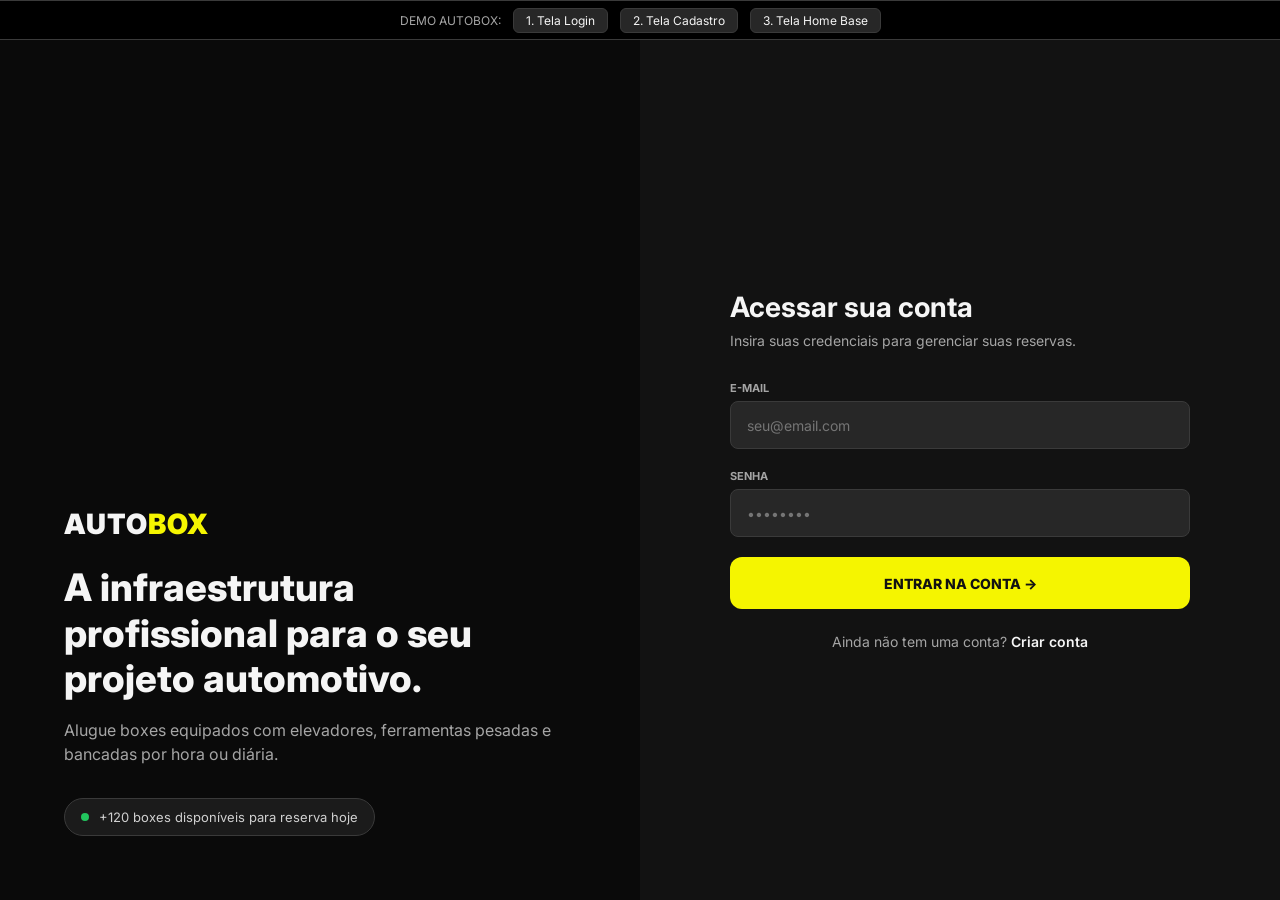
==== index.html @ 37f927e4 "Nome do arquivo principal alterado" ====
<!DOCTYPE html>
<html lang="pt-BR">
<head>
  <meta charset="UTF-8">
  <meta name="viewport" content="width=device-width, initial-scale=1.0">
  <title>AUTOBOX — Plataforma de Aluguel de Boxes Automotivos</title>
  <link rel="stylesheet" href="styles.css">
  <link rel="preconnect" href="https://fonts.googleapis.com">
  <link rel="preconnect" href="https://fonts.gstatic.com" crossorigin>
  <link href="https://fonts.googleapis.com/css2?family=Inter:wght@400;500;600;700;800;900&display=swap" rel="stylesheet">
</head>
<body>

  <div class="demo-nav">
    <span>DEMO AUTOBOX:</span>
    <button onclick="showScreen('screen-login')">1. Tela Login</button>
    <button onclick="showScreen('screen-cadastro')">2. Tela Cadastro</button>
    <button onclick="showScreen('screen-home')">3. Tela Home Base</button>
  </div>

  <section id="screen-login" class="screen-container active">
    <div class="split-layout">
      <div class="hero-column">
        <div class="hero-overlay"></div>
        <div class="hero-content">
          <div class="logo-brand">AUTO<span>BOX</span></div>
          <h1 class="hero-headline">A infraestrutura profissional para o seu projeto automotivo.</h1>
          <p class="hero-subtext">Alugue boxes equipados com elevadores, ferramentas pesadas e bancadas por hora ou diária.</p>
          <div class="social-proof-badge">
            <span class="status-dot"></span>
            <span>+120 boxes disponíveis para reserva hoje</span>
          </div>
        </div>
      </div>
      
      <div class="form-column">
        <div class="form-wrapper">
          <div class="form-header">
            <h2>Acessar sua conta</h2>
            <p>Insira suas credenciais para gerenciar suas reservas.</p>
          </div>

          <form onsubmit="event.preventDefault(); showScreen('screen-home');">
            <div class="input-group">
              <label>E-MAIL</label>
              <input type="email" placeholder="seu@email.com" required>
            </div>

            <div class="input-group">
              <label>SENHA</label>
              <input type="password" placeholder="••••••••" required>
            </div>

            <button type="submit" class="btn-primary">ENTRAR NA CONTA →</button>
          </form>

          <div class="form-footer">
            <p>Ainda não tem uma conta? <a href="#" onclick="showScreen('screen-cadastro')">Criar conta</a></p>
          </div>
        </div>
      </div>
    </div>
  </section>

  <section id="screen-cadastro" class="screen-container">
    <div class="split-layout">
      <div class="hero-column">
        <div class="hero-overlay"></div>
        <div class="hero-content">
          <div class="logo-brand">AUTO<span>BOX</span></div>
          <h1 class="hero-headline">Faça parte da maior rede de oficinas compartilhadas.</h1>
          <p class="hero-subtext">Escolha seu perfil, faça a validação de segurança e tenha acesso completo aos boxes.</p>
        </div>
      </div>

      <div class="form-column">
        <div class="form-wrapper">
          <div class="form-header">
            <h2>Criar sua conta</h2>
            <p>Selecione seu perfil e preencha seus dados para continuar.</p>
          </div>

          <form onsubmit="event.preventDefault(); showScreen('screen-home');">
            <!-- Seletor de Perfil -->
            <label class="section-label">COMO VOCÊ PRETENDE USAR O BOX?</label>
            <div class="profile-selector">
              <div class="profile-card selected" onclick="selectProfile(this)">
                <span class="icon">🔧</span>
                <div class="info">
                  <span class="title">Mecânico</span>
                  <span class="subtitle">Atendo clientes</span>
                </div>
              </div>
              <div class="profile-card" onclick="selectProfile(this)">
                <span class="icon">🚗</span>
                <div class="info">
                  <span class="title">Entusiasta</span>
                  <span class="subtitle">Uso próprio</span>
                </div>
              </div>
            </div>

            <!-- Campos do Formulário -->
            <div class="input-row">
              <div class="input-group">
                <label>NOME COMPLETO</label>
                <input type="text" placeholder="Digite seu nome..." required>
              </div>
              <div class="input-group">
                <label>CPF</label>
                <input type="text" placeholder="000.000.000-00" required>
              </div>
            </div>

            <div class="input-row">
              <div class="input-group">
                <label>TELEFONE</label>
                <input type="text" placeholder="(00) 00000-0000" required>
              </div>
              <div class="input-group">
                <label>E-MAIL</label>
                <input type="email" placeholder="seu@email.com" required>
              </div>
            </div>

            <div class="input-group">
              <label>SENHA</label>
              <input type="password" placeholder="••••••••" required>
            </div>

            <button type="submit" class="btn-primary">IR PARA VALIDAÇÃO DE SEGURANÇA →</button>
          </form>

          <div class="form-footer">
            <p>Já possui uma conta? <a href="#" onclick="showScreen('screen-login')">Fazer login</a></p>
          </div>
        </div>
      </div>
    </div>
  </section>

  <section id="screen-home" class="screen-container">
    <!-- Navbar -->
    <nav class="navbar">
      <div class="nav-container">
        <div class="nav-left">
          <div class="logo-brand">AUTO<span>BOX</span></div>
          <div class="nav-links">
            <a href="#" class="active">Buscar Boxes</a>
            <a href="#">Minhas Reservas</a>
            <a href="#">Histórico</a>
          </div>
        </div>
        <div class="nav-right">
          <div class="badge-verified">
            <span class="icon">🛡️</span>
            <span>Mecânico Verificado</span>
          </div>
          <div class="user-avatar">JS</div>
        </div>
      </div>
    </nav>

    <header class="home-hero">
      <div class="home-hero-container">
        <h1 class="home-title">Encontre o box ideal para seu serviço</h1>
        <p class="home-subtitle">Alugue infraestrutura profissional por hora.</p>

        <div class="filter-box">
          <div class="filter-row">
            <div class="filter-group">
              <label>LOCALIZAÇÃO</label>
              <div class="input-with-icon">
                <span class="icon">📍</span>
                <input type="text" value="Toledo, PR">
              </div>
            </div>

            <div class="filter-group">
              <label>TIPO DE VEÍCULO</label>
              <div class="input-with-icon">
                <span class="icon">🚗</span>
                <select>
                  <option>Carro (Hatch/Sedan)</option>
                  <option>SUV / Camionete</option>
                  <option>Motocicleta</option>
                </select>
              </div>
            </div>

            <div class="filter-group">
              <label>DURAÇÃO</label>
              <div class="input-with-icon">
                <span class="icon">⏱️</span>
                <select>
                  <option>4 Horas</option>
                  <option>2 Horas</option>
                  <option>Diária Completa</option>
                </select>
              </div>
            </div>

            <div class="filter-action">
              <button class="btn-primary">BUSCAR MATCH →</button>
            </div>
          </div>

          <!-- Equipamentos Base -->
          <div class="equipments-row">
            <span class="label">Equipamentos:</span>
            <button class="pill active">✓ Elevador</button>
            <button class="pill">+ Compressor</button>
            <button class="pill">+ Ferramentas</button>
            <button class="pill">+ Scanner OBD</button>
            <button class="pill">+ Alinhadora</button>
            <button class="pill-more">Ver mais</button>
          </div>
        </div>
      </div>
    </header>
  </section>

  <script>
    function showScreen(screenId) {
      document.querySelectorAll('.screen-container').forEach(el => el.classList.remove('active'));
      document.getElementById(screenId).classList.add('active');
    }

    function selectProfile(element) {
      document.querySelectorAll('.profile-card').forEach(el => el.classList.remove('selected'));
      element.classList.add('selected');
    }
  </script>
</body>
</html>
---- styles.css ----
:root {
  --bg-deep: #0A0A0A;
  --bg-primary: #121212;
  --bg-card: #1B1B1B;
  --bg-input: #272727;
  --bg-hover: #303030;
  --border-color: #3A3A3A;
  
  --accent-yellow: #F5F500;
  --accent-hover: #FFFF33;
  
  --text-primary: #F5F5F5;
  --text-secondary: #D0D0D0;
  --text-muted: #A5A5A5;
  --text-placeholder: #6F6F6F;

  --status-success: #22C55E;
  
  --font-main: 'Inter', system-ui, -apple-system, sans-serif;
}

* {
  box-sizing: border-box;
  margin: 0;
  padding: 0;
  font-family: var(--font-main);
}

body {
  background-color: var(--bg-deep);
  color: var(--text-primary);
  min-height: 100vh;
  overflow-x: hidden;
}

.demo-nav {
  position: fixed;
  top: 0;
  left: 0;
  right: 0;
  height: 40px;
  background-color: #000000;
  border-block: 1px solid var(--border-color);
  z-index: 9999;
  display: flex;
  align-items: center;
  justify-content: center;
  gap: 12px;
  font-size: 12px;
  color: var(--text-muted);
}

.demo-nav button {
  background-color: var(--bg-input);
  border: 1px solid var(--border-color);
  color: var(--text-primary);
  padding: 4px 12px;
  border-radius: 6px;
  cursor: pointer;
  font-size: 12px;
}

.demo-nav button:hover {
  border-color: var(--accent-yellow);
  color: var(--accent-yellow);
}


.screen-container {
  display: none;
  min-height: 100vh;
  padding-top: 40px;
}

.screen-container.active {
  display: block;
}

.logo-brand {
  font-size: 28px;
  font-weight: 900;
  letter-spacing: 1px;
  color: var(--text-primary);
}

.logo-brand span {
  color: var(--accent-yellow);
}

.split-layout {
  display: grid;
  grid-template-columns: 1fr 1fr;
  min-height: calc(100vh - 40px);
}

@media (max-width: 960px) {
  .split-layout {
    grid-template-columns: 1fr;
  }
  .hero-column {
    display: none;
  }
}

.hero-column {
  position: relative;
  background: url('https://images.unsplash.com/photo-1613214149922-f1809c99b414?auto=format&fit=crop&q=80&w=1200') center/cover no-repeat;
  display: flex;
  align-items: flex-end;
  padding: 64px;
}

.hero-overlay {
  position: absolute;
  inset: 0;
  background: linear-gradient(180deg, rgba(10, 10, 10, 0.4) 0%, rgba(10, 10, 10, 0.95) 100%);
}

.hero-content {
  position: relative;
  z-index: 2;
  max-width: 520px;
}

.hero-headline {
  font-size: 38px;
  font-weight: 800;
  line-height: 1.2;
  margin: 24px 0 16px;
  color: var(--text-primary);
}

.hero-subtext {
  font-size: 16px;
  color: var(--text-muted);
  line-height: 1.5;
  margin-bottom: 32px;
}

.social-proof-badge {
  display: inline-flex;
  align-items: center;
  gap: 10px;
  background-color: var(--bg-card);
  border: 1px solid var(--border-color);
  padding: 10px 16px;
  border-radius: 50px;
  font-size: 13px;
  color: var(--text-secondary);
}

.status-dot {
  width: 8px;
  height: 8px;
  background-color: var(--status-success);
  border-radius: 50%;
}

/* Coluna Formulário (Direita) */
.form-column {
  background-color: var(--bg-primary);
  display: flex;
  align-items: center;
  justify-content: center;
  padding: 48px 32px;
}

.form-wrapper {
  width: 100%;
  max-width: 460px;
}

.form-header h2 {
  font-size: 28px;
  font-weight: 700;
  margin-bottom: 8px;
}

.form-header p {
  font-size: 14px;
  color: var(--text-muted);
  margin-bottom: 32px;
}

/* FORM COMPONENTS */
.section-label {
  display: block;
  font-size: 11px;
  font-weight: 700;
  color: var(--text-muted);
  letter-spacing: 0.5px;
  margin-bottom: 12px;
}

.profile-selector {
  display: grid;
  grid-template-columns: 1fr 1fr;
  gap: 16px;
  margin-bottom: 24px;
}

.profile-card {
  background-color: var(--bg-card);
  border: 1px solid var(--border-color);
  border-radius: 12px;
  padding: 16px;
  display: flex;
  align-items: center;
  gap: 12px;
  cursor: pointer;
  transition: all 0.2s;
}

.profile-card:hover {
  background-color: var(--bg-hover);
}

.profile-card.selected {
  background-color: var(--bg-input);
  border: 2px solid var(--accent-yellow);
}

.profile-card .icon {
  font-size: 20px;
}

.profile-card .title {
  display: block;
  font-size: 14px;
  font-weight: 600;
  color: var(--text-primary);
}

.profile-card .subtitle {
  display: block;
  font-size: 12px;
  color: var(--text-muted);
}

.input-row {
  display: grid;
  grid-template-columns: 1fr 1fr;
  gap: 16px;
}

.input-group {
  display: flex;
  flex-direction: column;
  gap: 6px;
  margin-bottom: 20px;
}

.input-group label {
  font-size: 11px;
  font-weight: 700;
  color: var(--text-muted);
}

.input-group input,
.filter-group select,
.filter-group input {
  height: 48px;
  background-color: var(--bg-input);
  border: 1px solid var(--border-color);
  border-radius: 8px;
  padding: 0 16px;
  color: var(--text-primary);
  font-size: 14px;
  outline: none;
  width: 100%;
}

.input-group input:focus {
  border-color: var(--accent-yellow);
}

.btn-primary {
  width: 100%;
  height: 52px;
  background-color: var(--accent-yellow);
  color: var(--bg-primary);
  border: none;
  border-radius: 12px;
  font-size: 14px;
  font-weight: 800;
  cursor: pointer;
  transition: background 0.2s;
}

.btn-primary:hover {
  background-color: var(--accent-hover);
}

.form-footer {
  text-align: center;
  margin-top: 24px;
  font-size: 14px;
  color: var(--text-muted);
}

.form-footer a {
  color: var(--text-primary);
  font-weight: 600;
  text-decoration: none;
}

.form-footer a:hover {
  color: var(--accent-yellow);
}

.navbar {
  background-color: var(--bg-primary);
  border-bottom: 1px solid var(--border-color);
  padding: 16px 32px;
}

.nav-container {
  max-width: 1280px;
  margin: 0 auto;
  display: flex;
  align-items: center;
  justify-content: space-between;
}

.nav-left {
  display: flex;
  align-items: center;
  gap: 40px;
}

.nav-links {
  display: flex;
  gap: 24px;
}

.nav-links a {
  color: var(--text-muted);
  text-decoration: none;
  font-size: 14px;
  font-weight: 500;
}

.nav-links a.active {
  color: var(--accent-yellow);
}

.nav-right {
  display: flex;
  align-items: center;
  gap: 16px;
}

.badge-verified {
  background-color: var(--bg-card);
  border: 1px solid var(--border-color);
  padding: 6px 12px;
  border-radius: 20px;
  font-size: 12px;
  color: var(--status-success);
  display: flex;
  align-items: center;
  gap: 6px;
}

.user-avatar {
  width: 40px;
  height: 40px;
  border-radius: 50%;
  background-color: var(--bg-input);
  border: 1px solid var(--border-color);
  color: var(--accent-yellow);
  font-weight: 700;
  display: flex;
  align-items: center;
  justify-content: center;
}

/* HOME HERO BASE */
.home-hero {
  background-color: var(--bg-primary);
  border-bottom: 1px solid var(--border-color);
  padding: 48px 32px;
}

.home-hero-container {
  max-width: 1280px;
  margin: 0 auto;
}

.home-title {
  font-size: 32px;
  font-weight: 800;
  margin-bottom: 8px;
}

.home-subtitle {
  font-size: 15px;
  color: var(--text-muted);
  margin-bottom: 32px;
}

/* FILTER CONTAINER */
.filter-box {
  background-color: var(--bg-card);
  border: 1px solid var(--border-color);
  border-radius: 16px;
  padding: 24px;
}

.filter-row {
  display: grid;
  grid-template-columns: 1fr 1fr 1fr 200px;
  gap: 16px;
  margin-bottom: 20px;
}

@media (max-width: 900px) {
  .filter-row {
    grid-template-columns: 1fr;
  }
}

.filter-group {
  display: flex;
  flex-direction: column;
  gap: 6px;
}

.filter-group label {
  font-size: 11px;
  font-weight: 700;
  color: var(--text-muted);
}

.input-with-icon {
  position: relative;
  display: flex;
  align-items: center;
}

.input-with-icon .icon {
  position: absolute;
  left: 14px;
  font-size: 14px;
}

.input-with-icon input,
.input-with-icon select {
  padding-left: 40px;
}

.filter-action {
  display: flex;
  align-items: flex-end;
}

/* EQUIPMENTS PILLS */
.equipments-row {
  display: flex;
  align-items: center;
  flex-wrap: wrap;
  gap: 8px;
  padding-top: 16px;
  border-top: 1px solid rgba(255, 255, 255, 0.05);
}

.equipments-row .label {
  font-size: 12px;
  color: var(--text-muted);
  margin-right: 8px;
}

.pill {
  background-color: var(--bg-input);
  border: 1px solid var(--border-color);
  color: var(--text-muted);
  padding: 8px 16px;
  border-radius: 8px;
  font-size: 12px;
  font-weight: 600;
  cursor: pointer;
}

.pill.active {
  background-color: var(--accent-yellow);
  color: var(--bg-primary);
  border-color: var(--accent-yellow);
}

.pill-more {
  background-color: var(--accent-yellow);
  color: var(--bg-primary);
  border: none;
  padding: 8px 16px;
  border-radius: 20px;
  font-size: 12px;
  font-weight: 700;
  cursor: pointer;
}

@media (max-width: 960px) {
  .home-hero, .navbar {
    padding: 20px 16px;
  }

  .home-title {
    font-size: 24px;
  }

  .home-subtitle {
    font-size: 14px;
    margin-bottom: 20px;
  }

  .hero-column {
    display: none;
  }

  .split-layout {
    grid-template-columns: 1fr;
  }

  .form-column {
    padding: 24px 16px;
  }

  .input-row, .profile-selector {
    grid-template-columns: 1fr;
  }

  .nav-container {
    flex-direction: column;
    align-items: flex-start;
    gap: 16px;
  }

  .nav-left {
    width: 100%;
    justify-content: space-between;
    gap: 0;
  }

  .nav-links {
    display: flex;
    gap: 12px;
    font-size: 13px;
  }

  .nav-right {
    width: 100%;
    justify-content: space-between;
  }

  .badge-verified {
    font-size: 11px;
    padding: 4px 10px;
  }

  .filter-box {
    padding: 16px;
  }

  .filter-row {
    grid-template-columns: 1fr;
    gap: 12px;
  }

  .equipments-row {
    gap: 6px;
  }

  .pill {
    font-size: 11px;
    padding: 6px 12px;
  }
}
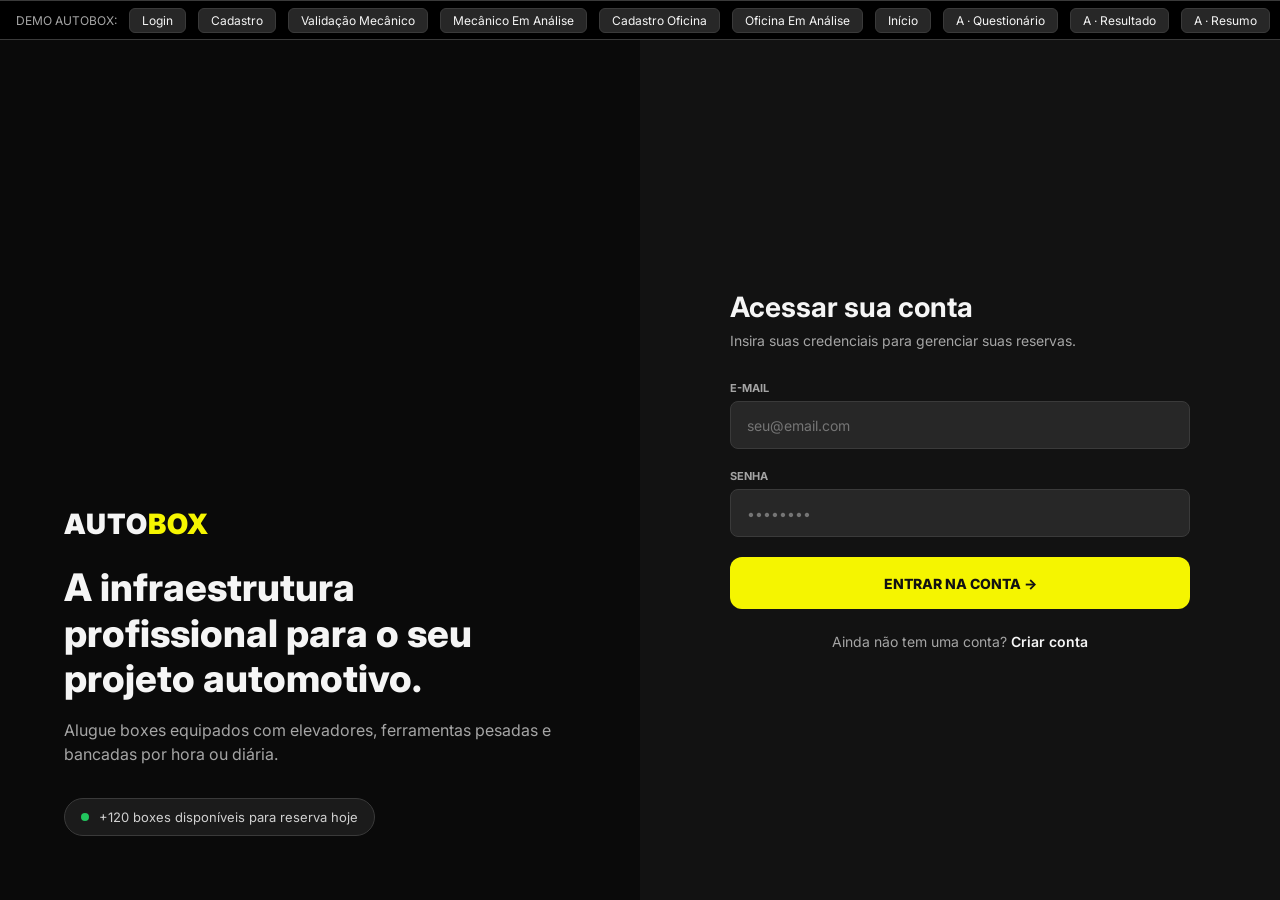
==== commit 0d62e709: "Site muito melhorado" ====
--- a/index.html
+++ b/index.html
@@ -13,9 +13,24 @@
 
   <div class="demo-nav">
     <span>DEMO AUTOBOX:</span>
-    <button onclick="showScreen('screen-login')">1. Tela Login</button>
-    <button onclick="showScreen('screen-cadastro')">2. Tela Cadastro</button>
-    <button onclick="showScreen('screen-home')">3. Tela Home Base</button>
+    <button onclick="showScreen('screen-login')">Login</button>
+    <button onclick="showScreen('screen-cadastro')">Cadastro</button>
+    <button onclick="showScreen('screen-validacao-mecanico')">Validação Mecânico</button>
+    <button onclick="showScreen('screen-mecanico-em-analise')">Mecânico Em Análise</button>
+    <button onclick="showScreen('screen-cadastro-oficina')">Cadastro Oficina</button>
+    <button onclick="showScreen('screen-oficina-em-analise')">Oficina Em Análise</button>
+    <button onclick="showScreen('screen-landing')">Início</button>
+    <button onclick="showScreen('screen-fluxoa-quiz')">A · Questionário</button>
+    <button onclick="showScreen('screen-fluxoa-resultado')">A · Resultado</button>
+    <button onclick="showScreen('screen-fluxoa-resumo')">A · Resumo</button>
+    <button onclick="showScreen('screen-fluxoa-confirmacao')">A · Confirmação</button>
+    <button onclick="showScreen('screen-fluxob-quiz')">B · Questionário</button>
+    <button onclick="showScreen('screen-match')">B · Match</button>
+    <button onclick="showScreen('screen-home')">B · Resultado</button>
+    <button onclick="showScreen('screen-box-detalhe')">B · Detalhe do Box</button>
+    <button onclick="showScreen('screen-fluxob-resumo')">B · Confirmação</button>
+    <button onclick="showScreen('screen-oficina-painel')">Painel Oficina</button>
+    <button onclick="showScreen('screen-mecanico-perfil')">Perfil Mecânico</button>
   </div>
 
   <section id="screen-login" class="screen-container active">
@@ -40,7 +55,7 @@
             <p>Insira suas credenciais para gerenciar suas reservas.</p>
           </div>
 
-          <form onsubmit="event.preventDefault(); showScreen('screen-home');">
+          <form onsubmit="event.preventDefault(); showScreen('screen-landing');">
             <div class="input-group">
               <label>E-MAIL</label>
               <input type="email" placeholder="seu@email.com" required>
@@ -80,24 +95,30 @@
             <p>Selecione seu perfil e preencha seus dados para continuar.</p>
           </div>
 
-          <form onsubmit="event.preventDefault(); showScreen('screen-home');">
-            <!-- Seletor de Perfil -->
-            <label class="section-label">COMO VOCÊ PRETENDE USAR O BOX?</label>
-            <div class="profile-selector">
-              <div class="profile-card selected" onclick="selectProfile(this)">
+          <form onsubmit="event.preventDefault(); goToCadastroNext();">
+            <label class="section-label">COMO VOCÊ PRETENDE USAR O AUTOBOX?</label>
+            <div class="profile-selector" style="grid-template-columns: 1fr 1fr 1fr;">
+              <div class="profile-card selected" onclick="selectProfile(this, 'mecanico')">
                 <span class="icon">🔧</span>
                 <div class="info">
                   <span class="title">Mecânico</span>
                   <span class="subtitle">Atendo clientes</span>
                 </div>
               </div>
-              <div class="profile-card" onclick="selectProfile(this)">
+              <div class="profile-card" onclick="selectProfile(this, 'entusiasta')">
                 <span class="icon">🚗</span>
                 <div class="info">
                   <span class="title">Entusiasta</span>
                   <span class="subtitle">Uso próprio</span>
                 </div>
               </div>
+              <div class="profile-card" onclick="selectProfile(this, 'oficina')">
+                <span class="icon">🏢</span>
+                <div class="info">
+                  <span class="title">Dono de oficina</span>
+                  <span class="subtitle">Quero ceder boxes</span>
+                </div>
+              </div>
             </div>
 
             <!-- Campos do Formulário -->
@@ -128,7 +149,7 @@
               <input type="password" placeholder="••••••••" required>
             </div>
 
-            <button type="submit" class="btn-primary">IR PARA VALIDAÇÃO DE SEGURANÇA →</button>
+            <button type="submit" class="btn-primary">CONTINUAR →</button>
           </form>
 
           <div class="form-footer">
@@ -136,6 +157,334 @@
           </div>
         </div>
       </div>
+    </div>
+  </section>
+
+  <!-- ===================== PÁGINA INICIAL ===================== -->
+  <section id="screen-landing" class="screen-container">
+    <nav class="navbar">
+      <div class="nav-container">
+        <div class="nav-left"><div class="logo-brand">AUTO<span>BOX</span></div></div>
+        <div class="nav-right"><div class="user-avatar">JS</div></div>
+      </div>
+    </nav>
+    <div class="landing-hero">
+      <h1>O que você precisa resolver hoje?</h1>
+      <p>Conectamos a sua necessidade automotiva ao mecânico, box ou equipamento certo — não é só um aluguel de espaço, é o match certo pro seu serviço.</p>
+
+      <div class="path-grid">
+        <div class="path-card" onclick="showScreen('screen-fluxoa-quiz')">
+          <div class="icon-circle">🔧</div>
+          <h3>Preciso de um mecânico</h3>
+          <p>Tenho um serviço para fazer e quero encontrar um profissional disponível para executá-lo.</p>
+        </div>
+        <div class="path-card" onclick="showScreen('screen-fluxob-quiz')">
+          <div class="icon-circle">🏗️</div>
+          <h3>Preciso de um espaço</h3>
+          <p>Já sei quem vai fazer o serviço (eu mesmo ou meu mecânico) e preciso de um box equipado.</p>
+        </div>
+      </div>
+
+      <a href="#" class="path-unsure" onclick="showScreen('screen-fluxoa-quiz')">Não tenho certeza — me ajudar a encontrar a melhor opção →</a>
+    </div>
+  </section>
+
+  <!-- ===================== FLUXO A: ENCONTRAR UM MECÂNICO ===================== -->
+  <section id="screen-fluxoa-quiz" class="screen-container">
+    <nav class="navbar">
+      <div class="nav-container">
+        <div class="nav-left"><div class="logo-brand">AUTO<span>BOX</span></div></div>
+      </div>
+    </nav>
+    <div class="content-wrap narrow">
+      <div class="section-eyebrow">Encontrar um mecânico</div>
+      <h1 class="section-title">Conte o que precisa</h1>
+      <p class="section-subtitle">Com essas informações encontramos o profissional certo, disponível e com o espaço adequado para o seu serviço.</p>
+
+      <div class="quiz-shell">
+        <div class="input-group">
+          <label>SERVIÇO DESEJADO</label>
+          <input type="text" placeholder="Ex: troca de embreagem">
+        </div>
+        <div class="input-group">
+          <label>DESCREVA O PROBLEMA</label>
+          <input type="text" placeholder="Ex: barulho ao trocar de marcha">
+        </div>
+        <div class="input-row">
+          <div class="input-group">
+            <label>MARCA E MODELO</label>
+            <input type="text" placeholder="Ex: Honda Civic">
+          </div>
+          <div class="input-group">
+            <label>ANO</label>
+            <input type="text" placeholder="Ex: 2018">
+          </div>
+        </div>
+        <div class="input-row">
+          <div class="input-group">
+            <label>LOCALIZAÇÃO OU REGIÃO</label>
+            <input type="text" value="Toledo, PR">
+          </div>
+          <div class="input-group">
+            <label>DATA OU PERÍODO</label>
+            <input type="text" placeholder="Ex: esta semana">
+          </div>
+        </div>
+
+        <div class="toggle-row">
+          <span class="label-title">Preciso de atendimento rápido (hoje)</span>
+          <div class="toggle-switch" onclick="toggleSwitch(this)"><div class="knob"></div></div>
+        </div>
+        <div class="toggle-row" style="margin-bottom: 28px;">
+          <span class="label-title">Meu veículo pode se deslocar até a oficina</span>
+          <div class="toggle-switch on" onclick="toggleSwitch(this)"><div class="knob"></div></div>
+        </div>
+
+        <button class="btn-primary" onclick="showScreen('screen-fluxoa-resultado')">BUSCAR MECÂNICOS →</button>
+      </div>
+    </div>
+  </section>
+
+  <section id="screen-fluxoa-resultado" class="screen-container">
+    <nav class="navbar">
+      <div class="nav-container">
+        <div class="nav-left"><div class="logo-brand">AUTO<span>BOX</span></div></div>
+      </div>
+    </nav>
+    <div class="content-wrap medium">
+      <div class="section-eyebrow">Resultado da busca</div>
+      <h1 class="section-title">3 mecânicos compatíveis com seu serviço</h1>
+      <p class="section-subtitle">Troca de embreagem · Honda Civic 2018 · Toledo, PR</p>
+
+      <div class="result-list">
+        <div class="result-card best-match">
+          <div class="result-avatar">🔧</div>
+          <div class="result-body">
+            <div class="result-top-row">
+              <div>
+                <div class="result-name">Carlos Mendes</div>
+                <div class="result-service">Especialista em transmissão e embreagem</div>
+              </div>
+              <div class="result-rating">⭐ 4.9</div>
+            </div>
+            <div class="result-meta-row">
+              <span>📍 Box Performance — 2,3 km</span>
+              <span>🗓️ Hoje às 14h</span>
+              <span>⏱️ ~3h estimadas</span>
+              <span class="badge-verified">🛡️ Verificado</span>
+            </div>
+            <div class="result-tags">
+              <span class="tag-static">Elevador incluso</span>
+              <span class="tag-static">Óleo/filtro opcional</span>
+              <span class="tag-static">Box climatizado</span>
+            </div>
+            <div class="result-footer">
+              <div class="result-price">
+                <span class="from-label">Mão de obra a partir de</span>
+                R$ 280 <span class="duration-label">+ box R$ 45/h</span>
+              </div>
+              <button class="btn-primary" style="width:auto; padding: 0 24px;" onclick="showScreen('screen-fluxoa-resumo')">Selecionar</button>
+            </div>
+          </div>
+        </div>
+
+        <div class="result-card">
+          <div class="result-avatar">🔧</div>
+          <div class="result-body">
+            <div class="result-top-row">
+              <div>
+                <div class="result-name">Oficina Rota 10</div>
+                <div class="result-service">Equipe de 3 mecânicos generalistas</div>
+              </div>
+              <div class="result-rating">⭐ 4.6</div>
+            </div>
+            <div class="result-meta-row">
+              <span>📍 Box Completo Sul — 4,1 km</span>
+              <span>🗓️ Amanhã às 09h</span>
+              <span>⏱️ ~4h estimadas</span>
+              <span class="badge-verified">🛡️ Verificado</span>
+            </div>
+            <div class="result-tags">
+              <span class="tag-static">Elevador incluso</span>
+              <span class="tag-static">Scanner OBD</span>
+            </div>
+            <div class="result-footer">
+              <div class="result-price">
+                <span class="from-label">Mão de obra a partir de</span>
+                R$ 250 <span class="duration-label">+ box R$ 38/h</span>
+              </div>
+              <button class="btn-secondary" onclick="showScreen('screen-fluxoa-resumo')">Selecionar</button>
+            </div>
+          </div>
+        </div>
+
+        <div class="result-card">
+          <div class="result-avatar">🔧</div>
+          <div class="result-body">
+            <div class="result-top-row">
+              <div>
+                <div class="result-name">Diego Alves</div>
+                <div class="result-service">Autônomo — mecânica geral</div>
+              </div>
+              <div class="result-rating">⭐ 4.5</div>
+            </div>
+            <div class="result-meta-row">
+              <span>📍 Box Performance — 2,3 km</span>
+              <span>🗓️ Sexta às 08h</span>
+              <span>⏱️ ~3h30 estimadas</span>
+              <span class="badge-neutral badge">Em análise</span>
+            </div>
+            <div class="result-tags">
+              <span class="tag-static">Elevador incluso</span>
+            </div>
+            <div class="result-footer">
+              <div class="result-price">
+                <span class="from-label">Mão de obra a partir de</span>
+                R$ 220 <span class="duration-label">+ box R$ 45/h</span>
+              </div>
+              <button class="btn-secondary" onclick="showScreen('screen-fluxoa-resumo')">Selecionar</button>
+            </div>
+          </div>
+        </div>
+      </div>
+    </div>
+  </section>
+
+  <section id="screen-fluxoa-resumo" class="screen-container">
+    <nav class="navbar">
+      <div class="nav-container">
+        <div class="nav-left"><div class="logo-brand">AUTO<span>BOX</span></div></div>
+      </div>
+    </nav>
+    <div class="content-wrap narrow">
+      <div class="section-eyebrow">Resumo antes da confirmação</div>
+      <h1 class="section-title">Carlos Mendes · Troca de embreagem</h1>
+      <p class="section-subtitle">Box Performance · Hoje às 14h · ~3h estimadas</p>
+
+      <div class="summary-card">
+        <div class="summary-row"><span class="label">Mão de obra (Carlos Mendes)</span><span class="value">R$ 280,00</span></div>
+        <div class="summary-row"><span class="label">Aluguel do box (3h · R$ 45/h)</span><span class="value">R$ 135,00</span></div>
+        <div class="summary-row"><span class="label">Consumíveis (óleo + filtro, opcional)</span><span class="value">R$ 90,00</span></div>
+        <div class="summary-row"><span class="label">Taxa AutoBox</span><span class="value">R$ 15,00</span></div>
+        <div class="summary-row total"><span class="label">Total</span><span class="value">R$ 520,00</span></div>
+      </div>
+
+      <button class="btn-primary" style="margin-top:24px;" onclick="showScreen('screen-fluxoa-confirmacao')">CONFIRMAR RESERVA →</button>
+      <p class="disclaimer-box">O AutoBox cobra pela infraestrutura (box, equipamentos e consumíveis). A relação de serviço é combinada diretamente entre você e o mecânico selecionado.</p>
+    </div>
+  </section>
+
+  <section id="screen-fluxoa-confirmacao" class="screen-container">
+    <nav class="navbar">
+      <div class="nav-container">
+        <div class="nav-left"><div class="logo-brand">AUTO<span>BOX</span></div></div>
+      </div>
+    </nav>
+    <div class="content-wrap narrow">
+      <div class="section-eyebrow">Reserva confirmada</div>
+      <h1 class="section-title">Serviço agendado com Carlos Mendes ✓</h1>
+      <p class="section-subtitle">Troca de embreagem · Box Performance · Hoje às 14h</p>
+
+      <div class="summary-card">
+        <div class="summary-row"><span class="label">Mecânico</span><span class="value">Carlos Mendes</span></div>
+        <div class="summary-row"><span class="label">Box reservado</span><span class="value">Box Performance</span></div>
+        <div class="summary-row"><span class="label">Check-in</span><span class="value">14:00</span></div>
+        <div class="summary-row"><span class="label">Check-out estimado</span><span class="value">17:00</span></div>
+        <div class="summary-row total"><span class="label">Total pago</span><span class="value">R$ 520,00</span></div>
+      </div>
+
+      <p class="disclaimer-box">O contato do mecânico foi liberado no seu app para combinar detalhes do serviço. O acesso ao box será feito por QR Code no horário reservado.</p>
+      <button class="btn-primary" style="margin-top:24px;" onclick="showScreen('screen-landing')">VOLTAR AO INÍCIO</button>
+    </div>
+  </section>
+
+
+  <!-- ===================== FLUXO B: ENCONTRAR UM ESPAÇO ===================== -->
+  <section id="screen-fluxob-quiz" class="screen-container">
+    <nav class="navbar">
+      <div class="nav-container">
+        <div class="nav-left"><div class="logo-brand">AUTO<span>BOX</span></div></div>
+      </div>
+    </nav>
+    <div class="content-wrap narrow">
+      <div class="section-eyebrow">Encontrar um espaço</div>
+      <h1 class="section-title">Qual serviço você vai realizar?</h1>
+      <p class="section-subtitle">Vamos indicar os boxes com os equipamentos certos para o seu caso.</p>
+
+      <div class="quiz-shell">
+        <div class="input-group">
+          <label>SERVIÇO A SER REALIZADO</label>
+          <input type="text" placeholder="Ex: troca de óleo e filtro">
+        </div>
+        <div class="input-row">
+          <div class="input-group">
+            <label>VEÍCULO</label>
+            <input type="text" placeholder="Ex: Honda CG 160">
+          </div>
+          <div class="input-group">
+            <label>DATA E DURAÇÃO</label>
+            <input type="text" placeholder="Ex: hoje, 1h">
+          </div>
+        </div>
+
+        <label class="section-label" style="margin-top:12px;">QUEM VAI EXECUTAR O SERVIÇO?</label>
+        <div class="radio-card-list">
+          <div class="radio-card selected" onclick="selectRadioCard(this)">
+            <div class="radio-dot"></div>
+            <div><div class="label-title">Eu próprio</div><div class="label-subtitle">Vou mexer no meu próprio veículo</div></div>
+          </div>
+          <div class="radio-card" onclick="selectRadioCard(this)">
+            <div class="radio-dot"></div>
+            <div><div class="label-title">Mecânico que já conheço</div><div class="label-subtitle">Ele vai até o box comigo</div></div>
+          </div>
+          <div class="radio-card" onclick="selectRadioCard(this)">
+            <div class="radio-dot"></div>
+            <div><div class="label-title">Sou mecânico e procuro um box</div><div class="label-subtitle">Já tenho o serviço e o cliente combinados</div></div>
+          </div>
+        </div>
+
+        <label class="section-label">EQUIPAMENTOS QUE VOCÊ PRECISA</label>
+        <div class="equipments-row" style="border:none; padding-top:0; margin-bottom:24px;">
+          <button class="pill active" onclick="togglePill(this)">✓ Elevador</button>
+          <button class="pill" onclick="togglePill(this)">+ Compressor</button>
+          <button class="pill" onclick="togglePill(this)">+ Scanner OBD</button>
+          <button class="pill" onclick="togglePill(this)">+ Cavalete de moto</button>
+        </div>
+
+        <div class="toggle-row">
+          <span class="label-title">Vou levar meus próprios consumíveis</span>
+          <div class="toggle-switch" onclick="toggleSwitch(this)"><div class="knob"></div></div>
+        </div>
+        <div class="toggle-row" style="margin-bottom:28px;">
+          <span class="label-title">Preciso comprar óleo/filtro no local</span>
+          <div class="toggle-switch on" onclick="toggleSwitch(this)"><div class="knob"></div></div>
+        </div>
+
+        <button class="btn-primary" onclick="showScreen('screen-match')">ENCONTRAR MEU BOX →</button>
+      </div>
+    </div>
+  </section>
+
+  <section id="screen-match" class="screen-container">
+    <nav class="navbar">
+      <div class="nav-container">
+        <div class="nav-left"><div class="logo-brand">AUTO<span>BOX</span></div></div>
+      </div>
+    </nav>
+    <div class="match-hero">
+      <div class="match-label">ENCONTRAMOS SEU MATCH</div>
+      <div><span class="match-score">96</span><span class="match-score-suffix">%</span></div>
+      <div class="match-box-name">Box Performance</div>
+
+      <div class="match-checklist">
+        <div class="item"><span class="check">✓</span> Elevador disponível</div>
+        <div class="item"><span class="check">✓</span> Compressor incluso</div>
+        <div class="item"><span class="check">✓</span> Compatível com moto e carro de passeio</div>
+        <div class="item"><span class="check">✓</span> Disponível no horário solicitado</div>
+      </div>
+
+      <div class="match-price">R$ 45<span>/hora</span></div>
+      <button class="btn-primary" onclick="showScreen('screen-box-detalhe')">VER DETALHES DO BOX →</button>
     </div>
   </section>
 
@@ -201,7 +550,7 @@
             </div>
 
             <div class="filter-action">
-              <button class="btn-primary">BUSCAR MATCH →</button>
+              <button class="btn-primary" onclick="showScreen('screen-match')">BUSCAR MATCH →</button>
             </div>
           </div>
 
@@ -216,19 +565,468 @@
             <button class="pill-more">Ver mais</button>
           </div>
         </div>
+
+        <!-- Resultado da busca: grid de boxes -->
+        <div class="box-grid">
+          <div class="box-card">
+            <div class="box-card-photo">
+              🏎️
+              <div class="box-card-rating">⭐ 4.9</div>
+            </div>
+            <div class="box-card-body">
+              <div class="box-card-title">Box Performance</div>
+              <div class="box-card-location">📍 2,3 km · Zona Norte, Toledo</div>
+              <div class="box-card-tags">
+                <span class="tag-static">Elevador</span>
+                <span class="tag-static">Compressor</span>
+                <span class="tag-static">Ferramentas</span>
+              </div>
+              <div class="box-card-footer">
+                <div class="box-card-price">R$ 45<span>/h</span></div>
+                <button class="circular-btn" onclick="showScreen('screen-box-detalhe')">→</button>
+              </div>
+            </div>
+          </div>
+
+          <div class="box-card">
+            <div class="box-card-photo">
+              🔧
+              <div class="box-card-rating">⭐ 4.7</div>
+            </div>
+            <div class="box-card-body">
+              <div class="box-card-title">Box Completo Sul</div>
+              <div class="box-card-location">📍 4,1 km · Centro, Toledo</div>
+              <div class="box-card-tags">
+                <span class="tag-static">Elevador</span>
+                <span class="tag-static">Scanner OBD</span>
+              </div>
+              <div class="box-card-footer">
+                <div class="box-card-price">R$ 38<span>/h</span></div>
+                <button class="circular-btn" onclick="showScreen('screen-box-detalhe')">→</button>
+              </div>
+            </div>
+          </div>
+
+          <div class="box-card">
+            <div class="box-card-photo">
+              🛠️
+              <div class="box-card-rating">⭐ 4.8</div>
+            </div>
+            <div class="box-card-body">
+              <div class="box-card-title">Box Express Moto</div>
+              <div class="box-card-location">📍 1,0 km · Vila Industrial</div>
+              <div class="box-card-tags">
+                <span class="tag-static">Cavalete</span>
+                <span class="tag-static">Compressor</span>
+              </div>
+              <div class="box-card-footer">
+                <div class="box-card-price">R$ 22<span>/h</span></div>
+                <button class="circular-btn" onclick="showScreen('screen-box-detalhe')">→</button>
+              </div>
+            </div>
+          </div>
+        </div>
       </div>
     </header>
   </section>
 
+  <!-- ===================== DETALHE DO BOX ===================== -->
+  <section id="screen-box-detalhe" class="screen-container">
+    <nav class="navbar">
+      <div class="nav-container">
+        <div class="nav-left"><div class="logo-brand">AUTO<span>BOX</span></div></div>
+      </div>
+    </nav>
+    <div class="content-wrap medium">
+      <div class="section-eyebrow">Detalhe do box</div>
+      <h1 class="section-title">Box Performance</h1>
+      <p class="section-subtitle">📍 2,3 km · Zona Norte, Toledo · ⭐ 4.9 (128 avaliações)</p>
+
+      <div class="box-card-photo" style="height:220px; border-radius:16px; margin-bottom:28px; font-size:48px;">🏎️</div>
+
+      <label class="section-label">EQUIPAMENTOS</label>
+      <div class="panel-grid" style="margin-bottom:28px;">
+        <div class="panel-card">
+          <div class="list-item-row">
+            <div><div class="list-item-title">Elevador 2 toneladas</div><div class="list-item-sub">Incluído no preço</div></div>
+            <span class="badge badge-available"><span class="dot"></span>Incluso</span>
+          </div>
+          <div class="list-item-row">
+            <div><div class="list-item-title">Compressor de ar</div><div class="list-item-sub">Incluído no preço</div></div>
+            <span class="badge badge-available"><span class="dot"></span>Incluso</span>
+          </div>
+          <div class="list-item-row">
+            <div><div class="list-item-title">Scanner OBD</div><div class="list-item-sub">Adicional</div></div>
+            <span class="badge badge-occupied"><span class="dot"></span>+ R$ 20</span>
+          </div>
+          <div class="list-item-row">
+            <div><div class="list-item-title">Alinhadora a laser</div><div class="list-item-sub">Somente com mecânico da oficina</div></div>
+            <span class="badge badge-neutral">Sob consulta</span>
+          </div>
+        </div>
+        <div class="panel-card">
+          <div class="panel-card-header"><h3>Consumíveis disponíveis</h3></div>
+          <div class="list-item-row">
+            <div><div class="list-item-title">Óleo 5W30 sintético (1L)</div><div class="list-item-sub">Disponível no local</div></div>
+            <span class="badge badge-available"><span class="dot"></span>+ R$ 35</span>
+          </div>
+          <div class="list-item-row">
+            <div><div class="list-item-title">Filtro de óleo</div><div class="list-item-sub">Disponível no local</div></div>
+            <span class="badge badge-available"><span class="dot"></span>+ R$ 28</span>
+          </div>
+          <div class="list-item-row">
+            <div><div class="list-item-title">Pastilha de freio (par)</div><div class="list-item-sub">Sob encomenda — 1 dia</div></div>
+            <span class="badge badge-occupied"><span class="dot"></span>Sob encomenda</span>
+          </div>
+        </div>
+      </div>
+
+      <div class="summary-card">
+        <div class="summary-row"><span class="label">Box Performance (3h · R$ 45/h)</span><span class="value">R$ 135,00</span></div>
+        <div class="summary-row"><span class="label">Scanner OBD (adicional)</span><span class="value">R$ 20,00</span></div>
+        <div class="summary-row"><span class="label">Óleo 5W30 + filtro</span><span class="value">R$ 63,00</span></div>
+        <div class="summary-row total"><span class="label">Total</span><span class="value">R$ 218,00</span></div>
+      </div>
+
+      <button class="btn-primary" style="margin-top:24px;" onclick="showScreen('screen-fluxob-resumo')">CONFIRMAR RESERVA →</button>
+    </div>
+  </section>
+
+  <section id="screen-fluxob-resumo" class="screen-container">
+    <nav class="navbar">
+      <div class="nav-container">
+        <div class="nav-left"><div class="logo-brand">AUTO<span>BOX</span></div></div>
+      </div>
+    </nav>
+    <div class="content-wrap narrow">
+      <div class="section-eyebrow">Reserva confirmada</div>
+      <h1 class="section-title">Seu box está reservado ✓</h1>
+      <p class="section-subtitle">Box Performance · Hoje às 14h · 3 horas</p>
+
+      <div class="summary-card">
+        <div class="summary-row"><span class="label">Código de acesso</span><span class="value">QR enviado por e-mail</span></div>
+        <div class="summary-row"><span class="label">Check-in</span><span class="value">14:00</span></div>
+        <div class="summary-row"><span class="label">Check-out</span><span class="value">17:00</span></div>
+        <div class="summary-row total"><span class="label">Total pago</span><span class="value">R$ 218,00</span></div>
+      </div>
+
+      <button class="btn-primary" style="margin-top:24px;" onclick="showScreen('screen-landing')">VOLTAR AO INÍCIO</button>
+    </div>
+  </section>
+
+  <!-- ===================== PAINEL DA OFICINA PARCEIRA ===================== -->
+  <section id="screen-oficina-painel" class="screen-container">
+    <nav class="navbar">
+      <div class="nav-container">
+        <div class="nav-left"><div class="logo-brand">AUTO<span>BOX</span></div></div>
+        <div class="nav-right"><div class="user-avatar">OF</div></div>
+      </div>
+    </nav>
+    <div class="content-wrap">
+      <div class="section-eyebrow">Painel do parceiro</div>
+      <h1 class="section-title">Oficina Rota 10</h1>
+
+      <div class="status-banner">
+        <div>
+          <div class="oficina-name">Estado atual</div>
+          <div class="oficina-sub">Recebendo reservas normalmente</div>
+        </div>
+        <span class="badge badge-available" style="font-size:14px; padding:10px 18px;"><span class="dot"></span>Ativa</span>
+      </div>
+      <div class="status-legend">
+        <span class="badge badge-neutral">Cadastro iniciado</span>
+        <span class="badge badge-neutral">Em análise</span>
+        <span class="badge badge-neutral">Aprovada</span>
+        <span class="badge badge-available"><span class="dot"></span>Ativa</span>
+        <span class="badge badge-occupied"><span class="dot"></span>Pausada</span>
+        <span class="badge badge-unavailable"><span class="dot"></span>Suspensa</span>
+      </div>
+
+      <div class="panel-grid" style="margin-top:32px;">
+        <div class="panel-card">
+          <div class="panel-card-header"><h3>Boxes cadastrados</h3><button class="btn-secondary">+ Novo box</button></div>
+          <div class="list-item-row">
+            <div><div class="list-item-title">Box 01 — Completo</div><div class="list-item-sub">R$ 45/h · Carro e SUV</div></div>
+            <span class="badge badge-available"><span class="dot"></span>Disponível</span>
+          </div>
+          <div class="list-item-row">
+            <div><div class="list-item-title">Box 02 — Básico</div><div class="list-item-sub">R$ 30/h · Carro</div></div>
+            <span class="badge badge-occupied"><span class="dot"></span>Ocupado</span>
+          </div>
+          <div class="list-item-row">
+            <div><div class="list-item-title">Box 03 — Moto</div><div class="list-item-sub">R$ 22/h · Motocicleta</div></div>
+            <span class="badge badge-available"><span class="dot"></span>Disponível</span>
+          </div>
+        </div>
+
+        <div class="panel-card">
+          <div class="panel-card-header"><h3>Equipamentos</h3><button class="btn-secondary">+ Adicionar</button></div>
+          <div class="list-item-row">
+            <div><div class="list-item-title">Elevador 2t</div><div class="list-item-sub">Box 01 · incluído</div></div>
+            <span class="badge badge-neutral">Uso do cliente</span>
+          </div>
+          <div class="list-item-row">
+            <div><div class="list-item-title">Compressor</div><div class="list-item-sub">Box 01 e 02 · incluído</div></div>
+            <span class="badge badge-neutral">Uso do cliente</span>
+          </div>
+          <div class="list-item-row">
+            <div><div class="list-item-title">Alinhadora a laser</div><div class="list-item-sub">Box 01 · adicional</div></div>
+            <span class="badge badge-neutral">Somente c/ mecânico</span>
+          </div>
+        </div>
+
+        <div class="panel-card">
+          <div class="panel-card-header"><h3>Consumíveis</h3><button class="btn-secondary">+ Adicionar</button></div>
+          <div class="list-item-row">
+            <div><div class="list-item-title">Óleo 5W30 (1L)</div><div class="list-item-sub">R$ 35 · estoque: 40un</div></div>
+            <span class="badge badge-available"><span class="dot"></span>Disponível</span>
+          </div>
+          <div class="list-item-row">
+            <div><div class="list-item-title">Filtro de óleo</div><div class="list-item-sub">R$ 28 · estoque: 22un</div></div>
+            <span class="badge badge-available"><span class="dot"></span>Disponível</span>
+          </div>
+          <div class="list-item-row">
+            <div><div class="list-item-title">Pastilha de freio</div><div class="list-item-sub">Sob encomenda</div></div>
+            <span class="badge badge-occupied"><span class="dot"></span>Sob encomenda</span>
+          </div>
+        </div>
+
+        <div class="panel-card">
+          <div class="panel-card-header"><h3>Mecânicos da oficina</h3><button class="btn-secondary">+ Cadastrar</button></div>
+          <div class="list-item-row">
+            <div><div class="list-item-title">Carlos Mendes</div><div class="list-item-sub">Embreagem e transmissão</div></div>
+            <span class="badge-verified">🛡️ Verificado</span>
+          </div>
+          <div class="list-item-row">
+            <div><div class="list-item-title">Diego Alves</div><div class="list-item-sub">Mecânica geral</div></div>
+            <span class="badge badge-neutral">Em análise</span>
+          </div>
+        </div>
+      </div>
+    </div>
+  </section>
+
+  <!-- ===================== PERFIL DO MECÂNICO VERIFICADO ===================== -->
+  <section id="screen-mecanico-perfil" class="screen-container">
+    <nav class="navbar">
+      <div class="nav-container">
+        <div class="nav-left"><div class="logo-brand">AUTO<span>BOX</span></div></div>
+      </div>
+    </nav>
+    <div class="content-wrap medium">
+      <div class="profile-header">
+        <div class="profile-avatar-lg">CM</div>
+        <div>
+          <div class="profile-name-row">
+            <h2>Carlos Mendes</h2>
+            <span class="badge-verified">🛡️ Verificado</span>
+          </div>
+          <div class="profile-meta">Especialista em embreagem e transmissão · 8 anos de experiência · Toledo, PR</div>
+          <div class="result-rating">⭐ 4.9 · 128 serviços concluídos</div>
+        </div>
+      </div>
+
+      <label class="section-label">PLANO ATUAL</label>
+      <div class="plan-card">
+        <div class="plan-card-header">
+          <div>
+            <div style="font-size:16px; font-weight:700; margin-bottom:4px;">Plano Profissional</div>
+            <div style="font-size:12px; color:var(--text-muted);">Renovação automática mensal</div>
+          </div>
+          <div class="plan-price">R$ 49<span>/mês</span></div>
+        </div>
+        <div class="plan-features">
+          <div class="item"><span class="check">✓</span> Perfil elegível para indicações no Fluxo A</div>
+          <div class="item"><span class="check">✓</span> Agenda própria de disponibilidade</div>
+          <div class="item"><span class="check">✓</span> Recebimento direto de pedidos de clientes</div>
+        </div>
+      </div>
+
+      <div class="disclaimer-box">
+        A mensalidade mantém o perfil ativo e elegível para indicações — ela não substitui nem compra a validação técnica. Todo mecânico passa por análise antes de ficar disponível para os clientes, e o selo "Verificado" indica passagem por esse processo, não uma garantia absoluta do serviço prestado.
+      </div>
+    </div>
+  </section>
+
+  <!-- ===================== VALIDAÇÃO DO MECÂNICO ===================== -->
+  <section id="screen-validacao-mecanico" class="screen-container">
+    <nav class="navbar">
+      <div class="nav-container">
+        <div class="nav-left"><div class="logo-brand">AUTO<span>BOX</span></div></div>
+      </div>
+    </nav>
+    <div class="content-wrap narrow">
+      <div class="section-eyebrow">Validação de segurança</div>
+      <h1 class="section-title">Antes de liberar seu perfil, algumas perguntas</h1>
+      <p class="section-subtitle">Esse teste garante que quem usa os boxes tem o conhecimento técnico mínimo para trabalhar com segurança. Leva menos de 5 minutos.</p>
+
+      <div class="quiz-shell">
+        <label class="section-label">1. Ao usar um elevador automotivo, qual o procedimento correto antes de subir o veículo?</label>
+        <div class="radio-card-list">
+          <div class="radio-card selected" onclick="selectRadioCard(this)">
+            <div class="radio-dot"></div>
+            <div class="label-title">Verificar os pontos de apoio recomendados pelo fabricante</div>
+          </div>
+          <div class="radio-card" onclick="selectRadioCard(this)">
+            <div class="radio-dot"></div>
+            <div class="label-title">Subir o veículo o mais rápido possível</div>
+          </div>
+          <div class="radio-card" onclick="selectRadioCard(this)">
+            <div class="radio-dot"></div>
+            <div class="label-title">Não é necessário nenhum cuidado adicional</div>
+          </div>
+        </div>
+
+        <label class="section-label">2. Qual o descarte correto de óleo usado?</label>
+        <div class="radio-card-list">
+          <div class="radio-card selected" onclick="selectRadioCard(this)">
+            <div class="radio-dot"></div>
+            <div class="label-title">Recipiente próprio, encaminhado a coletor autorizado</div>
+          </div>
+          <div class="radio-card" onclick="selectRadioCard(this)">
+            <div class="radio-dot"></div>
+            <div class="label-title">Descarte na rede de esgoto do box</div>
+          </div>
+        </div>
+
+        <label class="section-label">3. Envie um comprovante (opcional)</label>
+        <div class="card" style="padding:24px; text-align:center; color:var(--text-muted); font-size:13px; margin-bottom:28px; border-style:dashed;">
+          📎 Certificado de curso técnico, carteira profissional ou portfólio de serviços
+        </div>
+
+        <button class="btn-primary" onclick="showScreen('screen-mecanico-em-analise')">ENVIAR VALIDAÇÃO →</button>
+      </div>
+    </div>
+  </section>
+
+  <section id="screen-mecanico-em-analise" class="screen-container">
+    <nav class="navbar">
+      <div class="nav-container">
+        <div class="nav-left"><div class="logo-brand">AUTO<span>BOX</span></div></div>
+      </div>
+    </nav>
+    <div class="match-hero">
+      <div class="match-label">CADASTRO ENVIADO</div>
+      <div style="font-size:56px; margin: 16px 0;">🕓</div>
+      <div class="match-box-name">Seu perfil está em análise</div>
+      <p style="color:var(--text-muted); font-size:14px; margin-bottom:28px; line-height:1.6;">
+        Isso normalmente leva até 48 horas. Você já pode explorar a plataforma, mas seu perfil só aparece nas buscas de clientes depois da aprovação.
+      </p>
+      <span class="badge badge-neutral" style="font-size:13px; padding:8px 18px; margin-bottom:32px; display:inline-flex;">Em análise</span>
+      <br>
+      <button class="btn-primary" style="max-width:340px; margin: 0 auto 12px;" onclick="showScreen('screen-mecanico-perfil')">VER EXEMPLO DE PERFIL APROVADO →</button>
+      <button class="btn-secondary" style="width:100%; max-width:340px;" onclick="showScreen('screen-landing')">Voltar ao início</button>
+    </div>
+  </section>
+
+  <!-- ===================== CADASTRO DA OFICINA PARCEIRA ===================== -->
+  <section id="screen-cadastro-oficina" class="screen-container">
+    <nav class="navbar">
+      <div class="nav-container">
+        <div class="nav-left"><div class="logo-brand">AUTO<span>BOX</span></div></div>
+      </div>
+    </nav>
+    <div class="content-wrap narrow">
+      <div class="section-eyebrow">Cadastro de parceiro</div>
+      <h1 class="section-title">Conte sobre a sua oficina</h1>
+      <p class="section-subtitle">Essas informações aparecem para os clientes que buscarem um box na sua região.</p>
+
+      <div class="quiz-shell">
+        <div class="input-group">
+          <label>NOME DA OFICINA</label>
+          <input type="text" placeholder="Ex: Oficina Rota 10">
+        </div>
+        <div class="input-group">
+          <label>ENDEREÇO</label>
+          <input type="text" placeholder="Rua, número, bairro — Toledo, PR">
+        </div>
+        <div class="input-row">
+          <div class="input-group">
+            <label>HORÁRIO DE FUNCIONAMENTO</label>
+            <input type="text" placeholder="Ex: 07h às 22h, todos os dias">
+          </div>
+          <div class="input-group">
+            <label>Nº DE BOXES DISPONÍVEIS</label>
+            <input type="text" placeholder="Ex: 3">
+          </div>
+        </div>
+
+        <label class="section-label">TIPOS DE SERVIÇO ACEITOS</label>
+        <div class="equipments-row" style="border:none; padding-top:0; margin-bottom:20px;">
+          <button class="pill active" onclick="togglePill(this)">✓ Carro</button>
+          <button class="pill active" onclick="togglePill(this)">✓ SUV/Camionete</button>
+          <button class="pill" onclick="togglePill(this)">+ Motocicleta</button>
+          <button class="pill" onclick="togglePill(this)">+ Estética automotiva</button>
+        </div>
+
+        <div class="toggle-row" style="margin-bottom:28px;">
+          <span class="label-title">Aceito mecânicos externos usando meus boxes</span>
+          <div class="toggle-switch on" onclick="toggleSwitch(this)"><div class="knob"></div></div>
+        </div>
+
+        <button class="btn-primary" onclick="showScreen('screen-oficina-em-analise')">ENVIAR CADASTRO →</button>
+      </div>
+    </div>
+  </section>
+
+  <section id="screen-oficina-em-analise" class="screen-container">
+    <nav class="navbar">
+      <div class="nav-container">
+        <div class="nav-left"><div class="logo-brand">AUTO<span>BOX</span></div></div>
+      </div>
+    </nav>
+    <div class="match-hero">
+      <div class="match-label">CADASTRO ENVIADO</div>
+      <div style="font-size:56px; margin: 16px 0;">🕓</div>
+      <div class="match-box-name">Sua oficina está em análise</div>
+      <p style="color:var(--text-muted); font-size:14px; margin-bottom:28px; line-height:1.6;">
+        Nossa equipe confere as informações antes de publicar seus boxes para reserva. Isso normalmente leva até 48 horas.
+      </p>
+      <span class="badge badge-neutral" style="font-size:13px; padding:8px 18px; margin-bottom:32px; display:inline-flex;">Em análise</span>
+      <br>
+      <button class="btn-primary" style="max-width:340px; margin: 0 auto 12px;" onclick="showScreen('screen-oficina-painel')">VER PAINEL DE EXEMPLO APROVADO →</button>
+      <button class="btn-secondary" style="width:100%; max-width:340px;" onclick="showScreen('screen-landing')">Voltar ao início</button>
+    </div>
+  </section>
+
   <script>
+    let selectedProfileType = 'mecanico';
+
     function showScreen(screenId) {
       document.querySelectorAll('.screen-container').forEach(el => el.classList.remove('active'));
       document.getElementById(screenId).classList.add('active');
+      window.scrollTo(0, 0);
     }
 
-    function selectProfile(element) {
-      document.querySelectorAll('.profile-card').forEach(el => el.classList.remove('selected'));
+    function selectProfile(element, type) {
+      const group = element.parentElement.querySelectorAll('.profile-card');
+      group.forEach(el => el.classList.remove('selected'));
       element.classList.add('selected');
+      if (type) selectedProfileType = type;
+    }
+
+    function goToCadastroNext() {
+      if (selectedProfileType === 'mecanico') {
+        showScreen('screen-validacao-mecanico');
+      } else if (selectedProfileType === 'oficina') {
+        showScreen('screen-cadastro-oficina');
+      } else {
+        showScreen('screen-landing');
+      }
+    }
+
+    function selectRadioCard(element) {
+      const group = element.parentElement.querySelectorAll('.radio-card');
+      group.forEach(el => el.classList.remove('selected'));
+      element.classList.add('selected');
+    }
+
+    function togglePill(element) {
+      element.classList.toggle('active');
+    }
+
+    function toggleSwitch(element) {
+      element.classList.toggle('on');
     }
   </script>
 </body>
--- a/styles.css
+++ b/styles.css
@@ -15,6 +15,9 @@
   --text-placeholder: #6F6F6F;
 
   --status-success: #22C55E;
+  --status-warning: #F59E0B;
+  --status-error: #EF4444;
+  --status-verified: #3B82F6;
   
   --font-main: 'Inter', system-ui, -apple-system, sans-serif;
 }
@@ -44,8 +47,13 @@
   z-index: 9999;
   display: flex;
   align-items: center;
-  justify-content: center;
+  justify-content: flex-start;
   gap: 12px;
+  overflow-x: auto;
+  overflow-y: hidden;
+  white-space: nowrap;
+  -webkit-overflow-scrolling: touch;
+  padding: 0 16px;
   font-size: 12px;
   color: var(--text-muted);
 }
@@ -63,6 +71,11 @@
 .demo-nav button:hover {
   border-color: var(--accent-yellow);
   color: var(--accent-yellow);
+}
+
+.demo-nav span,
+.demo-nav button {
+  flex-shrink: 0;
 }
 
 
@@ -351,15 +364,16 @@
 }
 
 .badge-verified {
-  background-color: var(--bg-card);
-  border: 1px solid var(--border-color);
+  background-color: rgba(59, 130, 246, 0.12);
+  border: 1px solid rgba(59, 130, 246, 0.35);
   padding: 6px 12px;
   border-radius: 20px;
   font-size: 12px;
-  color: var(--status-success);
+  color: var(--status-verified);
   display: flex;
   align-items: center;
   gap: 6px;
+  font-weight: 600;
 }
 
 .user-avatar {
@@ -573,4 +587,954 @@
     font-size: 11px;
     padding: 6px 12px;
   }
+}
+
+/* =========================================================
+   NOVOS COMPONENTES — telas adicionadas conforme checklist
+   ========================================================= */
+
+.content-wrap {
+  max-width: 1280px;
+  margin: 0 auto;
+  padding: 56px 32px 80px;
+}
+
+.content-wrap.narrow {
+  max-width: 720px;
+}
+
+.content-wrap.medium {
+  max-width: 960px;
+}
+
+.section-eyebrow {
+  font-size: 13px;
+  font-weight: 600;
+  color: var(--accent-yellow);
+  margin-bottom: 12px;
+}
+
+.section-title {
+  font-size: 32px;
+  font-weight: 800;
+  color: var(--text-primary);
+  margin-bottom: 8px;
+  line-height: 1.2;
+}
+
+.section-subtitle {
+  font-size: 15px;
+  color: var(--text-muted);
+  margin-bottom: 40px;
+  max-width: 560px;
+  line-height: 1.5;
+}
+
+.card {
+  background-color: var(--bg-card);
+  border: 1px solid var(--border-color);
+  border-radius: 16px;
+}
+
+.btn-secondary {
+  background-color: var(--bg-input);
+  color: var(--text-primary);
+  border: 1px solid var(--border-color);
+  border-radius: 10px;
+  padding: 12px 20px;
+  font-size: 13px;
+  font-weight: 700;
+  cursor: pointer;
+}
+
+.btn-secondary:hover {
+  border-color: var(--accent-yellow);
+  color: var(--accent-yellow);
+}
+
+.circular-btn {
+  width: 44px;
+  height: 44px;
+  min-width: 44px;
+  border-radius: 50%;
+  background-color: var(--accent-yellow);
+  color: var(--bg-primary);
+  border: none;
+  display: flex;
+  align-items: center;
+  justify-content: center;
+  font-weight: 800;
+  font-size: 16px;
+  cursor: pointer;
+}
+
+.circular-btn:hover {
+  background-color: var(--accent-hover);
+}
+
+/* ---------- Badges de estado (regra de cor do manual) ---------- */
+
+.badge {
+  display: inline-flex;
+  align-items: center;
+  gap: 6px;
+  padding: 6px 12px;
+  border-radius: 20px;
+  font-size: 12px;
+  font-weight: 600;
+  white-space: nowrap;
+}
+
+.badge .dot {
+  width: 7px;
+  height: 7px;
+  border-radius: 50%;
+}
+
+.badge-available {
+  background-color: rgba(34, 197, 94, 0.12);
+  border: 1px solid rgba(34, 197, 94, 0.3);
+  color: var(--status-success);
+}
+.badge-available .dot { background-color: var(--status-success); }
+
+.badge-occupied {
+  background-color: rgba(245, 158, 11, 0.12);
+  border: 1px solid rgba(245, 158, 11, 0.3);
+  color: var(--status-warning);
+}
+.badge-occupied .dot { background-color: var(--status-warning); }
+
+.badge-unavailable {
+  background-color: rgba(239, 68, 68, 0.12);
+  border: 1px solid rgba(239, 68, 68, 0.3);
+  color: var(--status-error);
+}
+.badge-unavailable .dot { background-color: var(--status-error); }
+
+.badge-neutral {
+  background-color: var(--bg-input);
+  border: 1px solid var(--border-color);
+  color: var(--text-muted);
+}
+
+/* ---------- Landing / Página inicial ---------- */
+
+.landing-hero {
+  text-align: center;
+  padding: 96px 32px 64px;
+  max-width: 720px;
+  margin: 0 auto;
+}
+
+.landing-hero .logo-brand {
+  font-size: 24px;
+  margin-bottom: 32px;
+}
+
+.landing-hero h1 {
+  font-size: 40px;
+  font-weight: 800;
+  line-height: 1.2;
+  margin-bottom: 16px;
+}
+
+.landing-hero p {
+  font-size: 16px;
+  color: var(--text-muted);
+  margin-bottom: 48px;
+}
+
+.path-grid {
+  display: grid;
+  grid-template-columns: 1fr 1fr;
+  gap: 20px;
+  max-width: 720px;
+  margin: 0 auto;
+}
+
+@media (max-width: 720px) {
+  .path-grid { grid-template-columns: 1fr; }
+}
+
+.path-card {
+  background-color: var(--bg-card);
+  border: 1px solid var(--border-color);
+  border-radius: 20px;
+  padding: 32px 24px;
+  cursor: pointer;
+  text-align: left;
+  transition: all 0.2s;
+}
+
+.path-card:hover {
+  border-color: var(--accent-yellow);
+  background-color: var(--bg-hover);
+}
+
+.path-card .icon-circle {
+  width: 52px;
+  height: 52px;
+  border-radius: 50%;
+  background-color: var(--bg-input);
+  display: flex;
+  align-items: center;
+  justify-content: center;
+  font-size: 22px;
+  margin-bottom: 20px;
+}
+
+.path-card h3 {
+  font-size: 18px;
+  font-weight: 700;
+  margin-bottom: 8px;
+}
+
+.path-card p {
+  font-size: 13px;
+  color: var(--text-muted);
+  line-height: 1.5;
+}
+
+.path-unsure {
+  display: block;
+  text-align: center;
+  margin: 32px auto 0;
+  font-size: 14px;
+  color: var(--text-muted);
+  text-decoration: none;
+}
+
+.path-unsure:hover { color: var(--accent-yellow); }
+
+/* ---------- Questionário (Fluxo A / Fluxo B) ---------- */
+
+.quiz-shell {
+  max-width: 620px;
+  margin: 0 auto;
+}
+
+.radio-card-list {
+  display: flex;
+  flex-direction: column;
+  gap: 12px;
+  margin-bottom: 24px;
+}
+
+.radio-card {
+  background-color: var(--bg-card);
+  border: 1px solid var(--border-color);
+  border-radius: 12px;
+  padding: 16px 20px;
+  display: flex;
+  align-items: center;
+  gap: 14px;
+  cursor: pointer;
+}
+
+.radio-card:hover { background-color: var(--bg-hover); }
+
+.radio-card.selected {
+  border: 2px solid var(--accent-yellow);
+  background-color: var(--bg-input);
+}
+
+.radio-card .radio-dot {
+  width: 18px;
+  height: 18px;
+  border-radius: 50%;
+  border: 2px solid var(--border-color);
+  flex-shrink: 0;
+}
+
+.radio-card.selected .radio-dot {
+  border-color: var(--accent-yellow);
+  background: radial-gradient(var(--accent-yellow) 0 40%, transparent 45%);
+}
+
+.radio-card .label-title {
+  font-size: 14px;
+  font-weight: 600;
+}
+
+.radio-card .label-subtitle {
+  font-size: 12px;
+  color: var(--text-muted);
+}
+
+.toggle-row {
+  display: flex;
+  align-items: center;
+  justify-content: space-between;
+  padding: 14px 0;
+  border-bottom: 1px solid rgba(255,255,255,0.05);
+}
+
+.toggle-row .label-title {
+  font-size: 14px;
+  font-weight: 500;
+}
+
+.toggle-switch {
+  width: 44px;
+  height: 26px;
+  border-radius: 20px;
+  background-color: var(--bg-input);
+  border: 1px solid var(--border-color);
+  position: relative;
+  cursor: pointer;
+}
+
+.toggle-switch.on {
+  background-color: var(--accent-yellow);
+  border-color: var(--accent-yellow);
+}
+
+.toggle-switch .knob {
+  width: 18px;
+  height: 18px;
+  border-radius: 50%;
+  background-color: var(--text-primary);
+  position: absolute;
+  top: 3px;
+  left: 3px;
+  transition: left 0.15s;
+}
+
+.toggle-switch.on .knob {
+  left: 21px;
+  background-color: var(--bg-primary);
+}
+
+/* ---------- Cards de resultado (mecânico / oficina) ---------- */
+
+.result-list {
+  display: flex;
+  flex-direction: column;
+  gap: 16px;
+}
+
+.result-card {
+  background-color: var(--bg-card);
+  border: 1px solid var(--border-color);
+  border-radius: 16px;
+  padding: 24px;
+  display: flex;
+  gap: 20px;
+  position: relative;
+}
+
+.result-card.best-match {
+  border: 2px solid var(--accent-yellow);
+}
+
+.result-avatar {
+  width: 56px;
+  height: 56px;
+  min-width: 56px;
+  border-radius: 14px;
+  background-color: var(--bg-input);
+  display: flex;
+  align-items: center;
+  justify-content: center;
+  font-size: 22px;
+}
+
+.result-body { flex: 1; min-width: 0; }
+
+.result-top-row {
+  display: flex;
+  align-items: flex-start;
+  justify-content: space-between;
+  gap: 12px;
+  margin-bottom: 6px;
+}
+
+.result-name {
+  font-size: 16px;
+  font-weight: 700;
+}
+
+.result-service {
+  font-size: 13px;
+  color: var(--text-muted);
+  margin-bottom: 12px;
+}
+
+.result-rating {
+  display: flex;
+  align-items: center;
+  gap: 4px;
+  font-size: 13px;
+  font-weight: 700;
+  color: var(--accent-yellow);
+  white-space: nowrap;
+}
+
+.result-meta-row {
+  display: flex;
+  flex-wrap: wrap;
+  gap: 16px;
+  margin-bottom: 14px;
+  font-size: 12px;
+  color: var(--text-secondary);
+}
+
+.result-meta-row span { display: flex; align-items: center; gap: 5px; }
+
+.result-tags {
+  display: flex;
+  flex-wrap: wrap;
+  gap: 8px;
+  margin-bottom: 16px;
+}
+
+.tag-static {
+  background-color: var(--bg-input);
+  border: 1px solid var(--border-color);
+  color: var(--text-secondary);
+  padding: 6px 12px;
+  border-radius: 8px;
+  font-size: 11px;
+  font-weight: 600;
+}
+
+.result-footer {
+  display: flex;
+  align-items: center;
+  justify-content: space-between;
+  padding-top: 14px;
+  border-top: 1px solid rgba(255,255,255,0.06);
+}
+
+.result-price {
+  font-size: 20px;
+  font-weight: 800;
+  color: var(--text-primary);
+}
+
+.result-price .from-label {
+  font-size: 11px;
+  font-weight: 500;
+  color: var(--text-muted);
+  display: block;
+}
+
+.result-price .duration-label {
+  font-size: 11px;
+  font-weight: 500;
+  color: var(--text-muted);
+}
+
+/* ---------- Grid de boxes (Fluxo B — resultado) ---------- */
+
+.box-grid {
+  display: grid;
+  grid-template-columns: repeat(3, 1fr);
+  gap: 20px;
+  margin-top: 32px;
+}
+
+@media (max-width: 960px) {
+  .box-grid { grid-template-columns: 1fr; }
+}
+
+.box-card {
+  background-color: var(--bg-card);
+  border: 1px solid var(--border-color);
+  border-radius: 16px;
+  overflow: hidden;
+}
+
+.box-card-photo {
+  height: 150px;
+  background: linear-gradient(135deg, #272727 0%, #1B1B1B 100%);
+  position: relative;
+  display: flex;
+  align-items: center;
+  justify-content: center;
+  font-size: 32px;
+}
+
+.box-card-rating {
+  position: absolute;
+  top: 12px;
+  right: 12px;
+  background-color: rgba(10,10,10,0.75);
+  padding: 5px 10px;
+  border-radius: 20px;
+  font-size: 12px;
+  font-weight: 700;
+  color: var(--accent-yellow);
+  display: flex;
+  align-items: center;
+  gap: 4px;
+}
+
+.box-card-body { padding: 18px; }
+
+.box-card-title {
+  font-size: 15px;
+  font-weight: 700;
+  margin-bottom: 4px;
+}
+
+.box-card-location {
+  font-size: 12px;
+  color: var(--text-muted);
+  margin-bottom: 12px;
+}
+
+.box-card-tags {
+  display: flex;
+  flex-wrap: wrap;
+  gap: 6px;
+  margin-bottom: 16px;
+}
+
+.box-card-footer {
+  display: flex;
+  align-items: center;
+  justify-content: space-between;
+}
+
+.box-card-price {
+  font-size: 17px;
+  font-weight: 800;
+}
+
+.box-card-price span {
+  font-size: 11px;
+  font-weight: 500;
+  color: var(--text-muted);
+}
+
+/* ---------- Tela de Match ---------- */
+
+.match-hero {
+  text-align: center;
+  padding: 72px 32px;
+  max-width: 480px;
+  margin: 0 auto;
+}
+
+.match-label {
+  font-size: 13px;
+  font-weight: 700;
+  color: var(--text-muted);
+  margin-bottom: 24px;
+}
+
+.match-score {
+  font-size: 88px;
+  font-weight: 900;
+  color: var(--accent-yellow);
+  line-height: 1;
+}
+
+.match-score-suffix {
+  font-size: 24px;
+  font-weight: 800;
+  color: var(--accent-yellow);
+}
+
+.match-box-name {
+  font-size: 26px;
+  font-weight: 800;
+  margin: 24px 0 24px;
+}
+
+.match-checklist {
+  display: flex;
+  flex-direction: column;
+  gap: 12px;
+  text-align: left;
+  background-color: var(--bg-card);
+  border: 1px solid var(--border-color);
+  border-radius: 16px;
+  padding: 20px 24px;
+  margin-bottom: 28px;
+}
+
+.match-checklist .item {
+  display: flex;
+  align-items: center;
+  gap: 10px;
+  font-size: 14px;
+  color: var(--text-secondary);
+}
+
+.match-checklist .item .check {
+  color: var(--status-success);
+  font-weight: 800;
+}
+
+.match-price {
+  font-size: 28px;
+  font-weight: 800;
+  margin-bottom: 24px;
+}
+
+.match-price span {
+  font-size: 13px;
+  color: var(--text-muted);
+  font-weight: 500;
+}
+
+/* ---------- Resumo / Confirmação ---------- */
+
+.summary-card {
+  background-color: var(--bg-card);
+  border: 1px solid var(--border-color);
+  border-radius: 16px;
+  padding: 28px;
+}
+
+.summary-row {
+  display: flex;
+  justify-content: space-between;
+  align-items: center;
+  padding: 13px 0;
+  border-bottom: 1px solid rgba(255,255,255,0.05);
+  font-size: 14px;
+}
+
+.summary-row .label { color: var(--text-muted); }
+.summary-row .value { color: var(--text-secondary); font-weight: 600; }
+
+.summary-row.total {
+  border-top: 2px solid var(--accent-yellow);
+  border-bottom: none;
+  margin-top: 8px;
+  padding-top: 20px;
+}
+
+.summary-row.total .label {
+  color: var(--text-primary);
+  font-weight: 700;
+  font-size: 16px;
+}
+
+.summary-row.total .value {
+  color: var(--accent-yellow);
+  font-weight: 800;
+  font-size: 22px;
+}
+
+/* ---------- Painel da oficina ---------- */
+
+.status-banner {
+  display: flex;
+  align-items: center;
+  justify-content: space-between;
+  background-color: var(--bg-card);
+  border: 1px solid var(--border-color);
+  border-radius: 16px;
+  padding: 20px 24px;
+  margin-bottom: 32px;
+}
+
+.status-banner .oficina-name {
+  font-size: 18px;
+  font-weight: 700;
+}
+
+.status-banner .oficina-sub {
+  font-size: 12px;
+  color: var(--text-muted);
+  margin-top: 2px;
+}
+
+.status-legend {
+  display: flex;
+  flex-wrap: wrap;
+  gap: 8px;
+  margin-top: 20px;
+}
+
+.status-legend .badge-neutral {
+  font-size: 11px;
+  padding: 4px 10px;
+}
+
+.panel-grid {
+  display: grid;
+  grid-template-columns: 1fr 1fr;
+  gap: 24px;
+}
+
+@media (max-width: 900px) {
+  .panel-grid { grid-template-columns: 1fr; }
+}
+
+.panel-card {
+  background-color: var(--bg-card);
+  border: 1px solid var(--border-color);
+  border-radius: 16px;
+  padding: 24px;
+}
+
+.panel-card-header {
+  display: flex;
+  align-items: center;
+  justify-content: space-between;
+  margin-bottom: 18px;
+}
+
+.panel-card-header h3 {
+  font-size: 15px;
+  font-weight: 700;
+}
+
+.list-item-row {
+  display: flex;
+  align-items: center;
+  justify-content: space-between;
+  gap: 12px;
+  padding: 12px 0;
+  border-bottom: 1px solid rgba(255,255,255,0.05);
+  font-size: 13px;
+}
+
+.list-item-row:last-child { border-bottom: none; }
+
+.list-item-title {
+  font-weight: 600;
+  color: var(--text-primary);
+}
+
+.list-item-sub {
+  font-size: 11px;
+  color: var(--text-muted);
+}
+
+/* ---------- Perfil do mecânico ---------- */
+
+.profile-header {
+  display: flex;
+  align-items: center;
+  gap: 24px;
+  background-color: var(--bg-card);
+  border: 1px solid var(--border-color);
+  border-radius: 20px;
+  padding: 32px;
+  margin-bottom: 28px;
+}
+
+.profile-avatar-lg {
+  width: 88px;
+  height: 88px;
+  min-width: 88px;
+  border-radius: 50%;
+  background-color: var(--bg-input);
+  border: 1px solid var(--border-color);
+  display: flex;
+  align-items: center;
+  justify-content: center;
+  font-size: 30px;
+  font-weight: 800;
+  color: var(--accent-yellow);
+}
+
+.profile-name-row {
+  display: flex;
+  align-items: center;
+  gap: 12px;
+  margin-bottom: 6px;
+}
+
+.profile-name-row h2 {
+  font-size: 22px;
+  font-weight: 800;
+}
+
+.profile-meta {
+  font-size: 13px;
+  color: var(--text-muted);
+  margin-bottom: 12px;
+}
+
+.plan-card {
+  background-color: var(--bg-card);
+  border: 2px solid var(--accent-yellow);
+  border-radius: 16px;
+  padding: 28px;
+}
+
+.plan-card-header {
+  display: flex;
+  justify-content: space-between;
+  align-items: flex-start;
+  margin-bottom: 20px;
+}
+
+.plan-price {
+  font-size: 32px;
+  font-weight: 900;
+  color: var(--accent-yellow);
+}
+
+.plan-price span {
+  font-size: 13px;
+  color: var(--text-muted);
+  font-weight: 500;
+}
+
+.plan-features {
+  display: flex;
+  flex-direction: column;
+  gap: 10px;
+  margin-bottom: 8px;
+}
+
+.plan-features .item {
+  display: flex;
+  gap: 10px;
+  font-size: 13px;
+  color: var(--text-secondary);
+}
+
+.plan-features .item .check { color: var(--status-success); font-weight: 800; }
+
+.disclaimer-box {
+  background-color: var(--bg-input);
+  border: 1px solid var(--border-color);
+  border-radius: 12px;
+  padding: 16px 18px;
+  font-size: 12px;
+  color: var(--text-muted);
+  line-height: 1.6;
+  margin-top: 20px;
+}
+
+/* =========================================================
+   RESPONSIVIDADE MOBILE — telas adicionadas
+   ========================================================= */
+@media (max-width: 640px) {
+
+  .content-wrap {
+    padding: 32px 20px 56px;
+  }
+
+  .section-title {
+    font-size: 24px;
+  }
+
+  .section-subtitle {
+    margin-bottom: 28px;
+  }
+
+  /* Landing */
+  .landing-hero {
+    padding: 56px 20px 40px;
+  }
+
+  .landing-hero h1 {
+    font-size: 26px;
+  }
+
+  .landing-hero p {
+    font-size: 14px;
+    margin-bottom: 32px;
+  }
+
+  .path-card {
+    padding: 24px 20px;
+  }
+
+  /* Cards de resultado (Fluxo A) */
+  .result-card {
+    flex-direction: column;
+    padding: 20px;
+  }
+
+  .result-avatar {
+    margin-bottom: 4px;
+  }
+
+  .result-top-row {
+    flex-direction: column;
+    gap: 4px;
+  }
+
+  .result-footer {
+    flex-direction: column;
+    align-items: stretch;
+    gap: 12px;
+  }
+
+  .result-footer .btn-primary,
+  .result-footer .btn-secondary {
+    width: 100%;
+  }
+
+  /* Tela de Match */
+  .match-hero {
+    padding: 48px 20px;
+  }
+
+  .match-score {
+    font-size: 56px;
+  }
+
+  .match-score-suffix {
+    font-size: 18px;
+  }
+
+  .match-box-name {
+    font-size: 20px;
+  }
+
+  /* Painel da oficina */
+  .status-banner {
+    flex-direction: column;
+    align-items: flex-start;
+    gap: 14px;
+  }
+
+  .panel-card-header {
+    flex-direction: column;
+    align-items: flex-start;
+    gap: 10px;
+  }
+
+  .panel-card-header .btn-secondary {
+    width: 100%;
+  }
+
+  .list-item-row {
+    flex-wrap: wrap;
+  }
+
+  /* Perfil do mecânico */
+  .profile-header {
+    flex-direction: column;
+    text-align: center;
+    padding: 24px 20px;
+  }
+
+  .profile-name-row {
+    flex-direction: column;
+    gap: 8px;
+  }
+
+  .plan-card-header {
+    flex-direction: column;
+    align-items: flex-start;
+    gap: 12px;
+  }
+
+  /* Quiz / questionário */
+  .radio-card {
+    padding: 14px 16px;
+  }
+
+  /* Resumo */
+  .summary-card {
+    padding: 20px;
+  }
+
+  .summary-row.total .value {
+    font-size: 18px;
+  }
 }
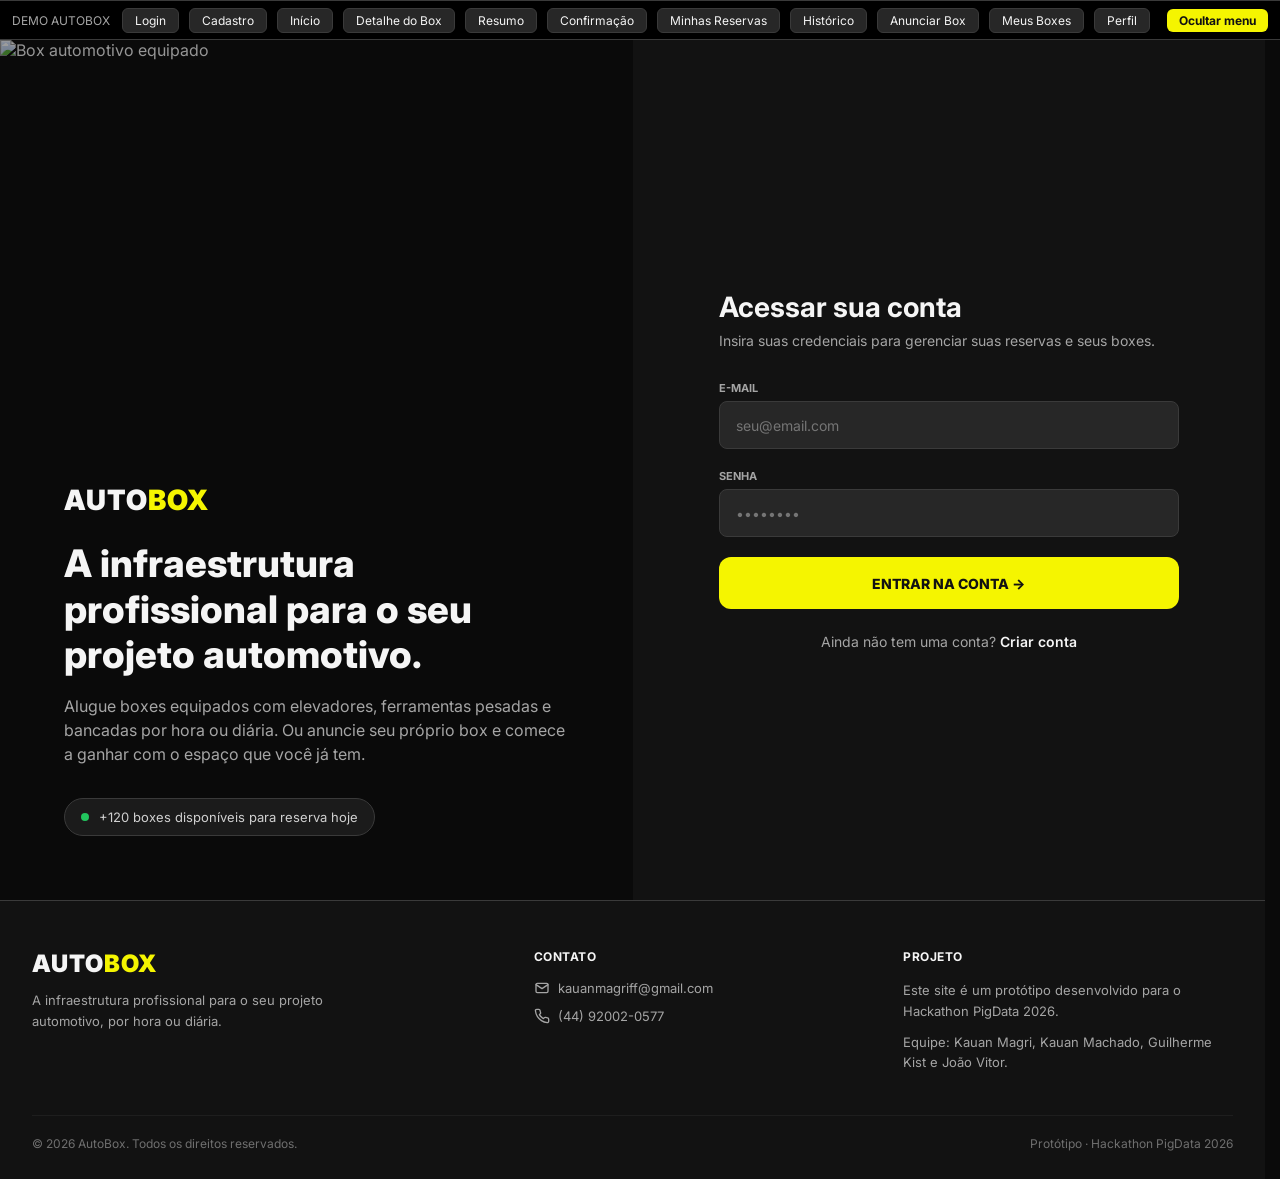
==== commit e6e21a8a: "Protótipo refinado" ====
--- a/index.html
+++ b/index.html
@@ -1,1033 +1,1047 @@
 <!DOCTYPE html>
 <html lang="pt-BR">
 <head>
-  <meta charset="UTF-8">
-  <meta name="viewport" content="width=device-width, initial-scale=1.0">
-  <title>AUTOBOX — Plataforma de Aluguel de Boxes Automotivos</title>
-  <link rel="stylesheet" href="styles.css">
-  <link rel="preconnect" href="https://fonts.googleapis.com">
-  <link rel="preconnect" href="https://fonts.gstatic.com" crossorigin>
-  <link href="https://fonts.googleapis.com/css2?family=Inter:wght@400;500;600;700;800;900&display=swap" rel="stylesheet">
+<meta charset="UTF-8">
+<meta name="viewport" content="width=device-width, initial-scale=1.0">
+<title>AUTOBOX — Plataforma de Aluguel de Boxes Automotivos</title>
+<link rel="stylesheet" href="styles.css">
+<link rel="preconnect" href="https://fonts.googleapis.com">
+<link rel="preconnect" href="https://fonts.gstatic.com" crossorigin>
+<link href="https://fonts.googleapis.com/css2?family=Inter:wght@400;500;600;700;800;900&display=swap" rel="stylesheet">
 </head>
 <body>
 
-  <div class="demo-nav">
-    <span>DEMO AUTOBOX:</span>
+<div class="demo-nav">
+  <span class="demo-nav-label">DEMO AUTOBOX</span>
+  <div class="demo-nav-links" id="demoNavLinks">
     <button onclick="showScreen('screen-login')">Login</button>
     <button onclick="showScreen('screen-cadastro')">Cadastro</button>
-    <button onclick="showScreen('screen-validacao-mecanico')">Validação Mecânico</button>
-    <button onclick="showScreen('screen-mecanico-em-analise')">Mecânico Em Análise</button>
-    <button onclick="showScreen('screen-cadastro-oficina')">Cadastro Oficina</button>
-    <button onclick="showScreen('screen-oficina-em-analise')">Oficina Em Análise</button>
-    <button onclick="showScreen('screen-landing')">Início</button>
-    <button onclick="showScreen('screen-fluxoa-quiz')">A · Questionário</button>
-    <button onclick="showScreen('screen-fluxoa-resultado')">A · Resultado</button>
-    <button onclick="showScreen('screen-fluxoa-resumo')">A · Resumo</button>
-    <button onclick="showScreen('screen-fluxoa-confirmacao')">A · Confirmação</button>
-    <button onclick="showScreen('screen-fluxob-quiz')">B · Questionário</button>
-    <button onclick="showScreen('screen-match')">B · Match</button>
-    <button onclick="showScreen('screen-home')">B · Resultado</button>
-    <button onclick="showScreen('screen-box-detalhe')">B · Detalhe do Box</button>
-    <button onclick="showScreen('screen-fluxob-resumo')">B · Confirmação</button>
-    <button onclick="showScreen('screen-oficina-painel')">Painel Oficina</button>
-    <button onclick="showScreen('screen-mecanico-perfil')">Perfil Mecânico</button>
-  </div>
-
-  <section id="screen-login" class="screen-container active">
-    <div class="split-layout">
-      <div class="hero-column">
-        <div class="hero-overlay"></div>
+    <button onclick="showScreen('screen-home')">Início</button>
+    <button onclick="showScreen('screen-box-detalhe')">Detalhe do Box</button>
+    <button onclick="showScreen('screen-reserva-resumo')">Resumo</button>
+    <button onclick="showScreen('screen-reserva-confirmada')">Confirmação</button>
+    <button onclick="showScreen('screen-minhas-reservas')">Minhas Reservas</button>
+    <button onclick="showScreen('screen-historico')">Histórico</button>
+    <button onclick="showScreen('screen-anunciar-box')">Anunciar Box</button>
+    <button onclick="showScreen('screen-meus-boxes')">Meus Boxes</button>
+    <button onclick="showScreen('screen-perfil')">Perfil</button>
+  </div>
+  <button class="demo-nav-toggle" id="demoNavToggle" onclick="toggleDemoNav()">Ocultar menu</button>
+</div>
+
+<section id="screen-login" class="screen-container active">
+  <div class="split-layout">
+    <div class="hero-column">
+      <img src="https://images.unsplash.com/photo-1613214149922-f1809c99b414?auto=format&fit=crop&q=80&w=1200" alt="Box automotivo equipado">
+      <div class="hero-overlay"></div>
+      <div class="hero-column-content-wrap">
         <div class="hero-content">
           <div class="logo-brand">AUTO<span>BOX</span></div>
           <h1 class="hero-headline">A infraestrutura profissional para o seu projeto automotivo.</h1>
-          <p class="hero-subtext">Alugue boxes equipados com elevadores, ferramentas pesadas e bancadas por hora ou diária.</p>
+          <p class="hero-subtext">Alugue boxes equipados com elevadores, ferramentas pesadas e bancadas por hora ou diária. Ou anuncie seu próprio box e comece a ganhar com o espaço que você já tem.</p>
           <div class="social-proof-badge">
             <span class="status-dot"></span>
             <span>+120 boxes disponíveis para reserva hoje</span>
           </div>
         </div>
       </div>
-      
-      <div class="form-column">
-        <div class="form-wrapper">
-          <div class="form-header">
-            <h2>Acessar sua conta</h2>
-            <p>Insira suas credenciais para gerenciar suas reservas.</p>
-          </div>
-
-          <form onsubmit="event.preventDefault(); showScreen('screen-landing');">
+    </div>
+
+    <div class="form-column">
+      <div class="form-wrapper">
+        <div class="form-header">
+          <h2>Acessar sua conta</h2>
+          <p>Insira suas credenciais para gerenciar suas reservas e seus boxes.</p>
+        </div>
+
+        <form onsubmit="event.preventDefault(); showScreen('screen-home');">
+          <div class="input-group">
+            <label>E-MAIL</label>
+            <input type="email" placeholder="seu@email.com" required>
+          </div>
+
+          <div class="input-group">
+            <label>SENHA</label>
+            <input type="password" placeholder="••••••••" required>
+          </div>
+
+          <button type="submit" class="btn-primary">ENTRAR NA CONTA →</button>
+        </form>
+
+        <div class="form-footer">
+          <p>Ainda não tem uma conta? <a href="#" onclick="showScreen('screen-cadastro')">Criar conta</a></p>
+        </div>
+      </div>
+    </div>
+  </div>
+</section>
+
+<section id="screen-cadastro" class="screen-container">
+  <div class="split-layout">
+    <div class="hero-column">
+      <img src="https://images.unsplash.com/photo-1736426341990-f272d93f7ee7?auto=format&fit=crop&q=80&w=1200" alt="Boxes automotivos disponíveis">
+      <div class="hero-overlay"></div>
+      <div class="hero-column-content-wrap">
+        <div class="hero-content">
+          <div class="logo-brand">AUTO<span>BOX</span></div>
+          <h1 class="hero-headline">Uma conta única para alugar ou anunciar boxes.</h1>
+          <p class="hero-subtext">Não existe conta separada de mecânico ou de oficina. Com o mesmo perfil, você reserva um box quando precisa e anuncia o seu quando tem espaço sobrando.</p>
+        </div>
+      </div>
+    </div>
+
+    <div class="form-column">
+      <div class="form-wrapper">
+        <div class="form-header">
+          <h2>Criar sua conta</h2>
+          <p>Preencha seus dados para continuar.</p>
+        </div>
+
+        <form onsubmit="event.preventDefault(); showScreen('screen-home');">
+          <div class="input-row">
+            <div class="input-group">
+              <label>NOME COMPLETO</label>
+              <input type="text" placeholder="Digite seu nome" required>
+            </div>
+            <div class="input-group">
+              <label>CPF</label>
+              <input type="text" placeholder="000.000.000-00" required>
+            </div>
+          </div>
+
+          <div class="input-row">
+            <div class="input-group">
+              <label>TELEFONE</label>
+              <input type="text" placeholder="(00) 00000-0000" required>
+            </div>
             <div class="input-group">
               <label>E-MAIL</label>
               <input type="email" placeholder="seu@email.com" required>
             </div>
-
-            <div class="input-group">
-              <label>SENHA</label>
-              <input type="password" placeholder="••••••••" required>
-            </div>
-
-            <button type="submit" class="btn-primary">ENTRAR NA CONTA →</button>
-          </form>
-
-          <div class="form-footer">
-            <p>Ainda não tem uma conta? <a href="#" onclick="showScreen('screen-cadastro')">Criar conta</a></p>
-          </div>
-        </div>
-      </div>
-    </div>
-  </section>
-
-  <section id="screen-cadastro" class="screen-container">
-    <div class="split-layout">
-      <div class="hero-column">
-        <div class="hero-overlay"></div>
-        <div class="hero-content">
-          <div class="logo-brand">AUTO<span>BOX</span></div>
-          <h1 class="hero-headline">Faça parte da maior rede de oficinas compartilhadas.</h1>
-          <p class="hero-subtext">Escolha seu perfil, faça a validação de segurança e tenha acesso completo aos boxes.</p>
-        </div>
-      </div>
-
-      <div class="form-column">
-        <div class="form-wrapper">
-          <div class="form-header">
-            <h2>Criar sua conta</h2>
-            <p>Selecione seu perfil e preencha seus dados para continuar.</p>
-          </div>
-
-          <form onsubmit="event.preventDefault(); goToCadastroNext();">
-            <label class="section-label">COMO VOCÊ PRETENDE USAR O AUTOBOX?</label>
-            <div class="profile-selector" style="grid-template-columns: 1fr 1fr 1fr;">
-              <div class="profile-card selected" onclick="selectProfile(this, 'mecanico')">
-                <span class="icon">🔧</span>
-                <div class="info">
-                  <span class="title">Mecânico</span>
-                  <span class="subtitle">Atendo clientes</span>
-                </div>
-              </div>
-              <div class="profile-card" onclick="selectProfile(this, 'entusiasta')">
-                <span class="icon">🚗</span>
-                <div class="info">
-                  <span class="title">Entusiasta</span>
-                  <span class="subtitle">Uso próprio</span>
-                </div>
-              </div>
-              <div class="profile-card" onclick="selectProfile(this, 'oficina')">
-                <span class="icon">🏢</span>
-                <div class="info">
-                  <span class="title">Dono de oficina</span>
-                  <span class="subtitle">Quero ceder boxes</span>
-                </div>
-              </div>
-            </div>
-
-            <!-- Campos do Formulário -->
-            <div class="input-row">
-              <div class="input-group">
-                <label>NOME COMPLETO</label>
-                <input type="text" placeholder="Digite seu nome..." required>
-              </div>
-              <div class="input-group">
-                <label>CPF</label>
-                <input type="text" placeholder="000.000.000-00" required>
-              </div>
-            </div>
-
-            <div class="input-row">
-              <div class="input-group">
-                <label>TELEFONE</label>
-                <input type="text" placeholder="(00) 00000-0000" required>
-              </div>
-              <div class="input-group">
-                <label>E-MAIL</label>
-                <input type="email" placeholder="seu@email.com" required>
-              </div>
-            </div>
-
-            <div class="input-group">
-              <label>SENHA</label>
-              <input type="password" placeholder="••••••••" required>
-            </div>
-
-            <button type="submit" class="btn-primary">CONTINUAR →</button>
-          </form>
-
-          <div class="form-footer">
-            <p>Já possui uma conta? <a href="#" onclick="showScreen('screen-login')">Fazer login</a></p>
-          </div>
-        </div>
-      </div>
-    </div>
-  </section>
-
-  <!-- ===================== PÁGINA INICIAL ===================== -->
-  <section id="screen-landing" class="screen-container">
-    <nav class="navbar">
-      <div class="nav-container">
-        <div class="nav-left"><div class="logo-brand">AUTO<span>BOX</span></div></div>
-        <div class="nav-right"><div class="user-avatar">JS</div></div>
-      </div>
-    </nav>
-    <div class="landing-hero">
-      <h1>O que você precisa resolver hoje?</h1>
-      <p>Conectamos a sua necessidade automotiva ao mecânico, box ou equipamento certo — não é só um aluguel de espaço, é o match certo pro seu serviço.</p>
-
-      <div class="path-grid">
-        <div class="path-card" onclick="showScreen('screen-fluxoa-quiz')">
-          <div class="icon-circle">🔧</div>
-          <h3>Preciso de um mecânico</h3>
-          <p>Tenho um serviço para fazer e quero encontrar um profissional disponível para executá-lo.</p>
-        </div>
-        <div class="path-card" onclick="showScreen('screen-fluxob-quiz')">
-          <div class="icon-circle">🏗️</div>
-          <h3>Preciso de um espaço</h3>
-          <p>Já sei quem vai fazer o serviço (eu mesmo ou meu mecânico) e preciso de um box equipado.</p>
-        </div>
-      </div>
-
-      <a href="#" class="path-unsure" onclick="showScreen('screen-fluxoa-quiz')">Não tenho certeza — me ajudar a encontrar a melhor opção →</a>
-    </div>
-  </section>
-
-  <!-- ===================== FLUXO A: ENCONTRAR UM MECÂNICO ===================== -->
-  <section id="screen-fluxoa-quiz" class="screen-container">
-    <nav class="navbar">
-      <div class="nav-container">
-        <div class="nav-left"><div class="logo-brand">AUTO<span>BOX</span></div></div>
-      </div>
-    </nav>
-    <div class="content-wrap narrow">
-      <div class="section-eyebrow">Encontrar um mecânico</div>
-      <h1 class="section-title">Conte o que precisa</h1>
-      <p class="section-subtitle">Com essas informações encontramos o profissional certo, disponível e com o espaço adequado para o seu serviço.</p>
-
-      <div class="quiz-shell">
-        <div class="input-group">
-          <label>SERVIÇO DESEJADO</label>
-          <input type="text" placeholder="Ex: troca de embreagem">
-        </div>
-        <div class="input-group">
-          <label>DESCREVA O PROBLEMA</label>
-          <input type="text" placeholder="Ex: barulho ao trocar de marcha">
-        </div>
-        <div class="input-row">
+          </div>
+
           <div class="input-group">
-            <label>MARCA E MODELO</label>
-            <input type="text" placeholder="Ex: Honda Civic">
-          </div>
-          <div class="input-group">
-            <label>ANO</label>
-            <input type="text" placeholder="Ex: 2018">
-          </div>
-        </div>
-        <div class="input-row">
-          <div class="input-group">
-            <label>LOCALIZAÇÃO OU REGIÃO</label>
-            <input type="text" value="Toledo, PR">
-          </div>
-          <div class="input-group">
-            <label>DATA OU PERÍODO</label>
-            <input type="text" placeholder="Ex: esta semana">
-          </div>
-        </div>
-
-        <div class="toggle-row">
-          <span class="label-title">Preciso de atendimento rápido (hoje)</span>
-          <div class="toggle-switch" onclick="toggleSwitch(this)"><div class="knob"></div></div>
-        </div>
-        <div class="toggle-row" style="margin-bottom: 28px;">
-          <span class="label-title">Meu veículo pode se deslocar até a oficina</span>
-          <div class="toggle-switch on" onclick="toggleSwitch(this)"><div class="knob"></div></div>
-        </div>
-
-        <button class="btn-primary" onclick="showScreen('screen-fluxoa-resultado')">BUSCAR MECÂNICOS →</button>
-      </div>
-    </div>
-  </section>
-
-  <section id="screen-fluxoa-resultado" class="screen-container">
-    <nav class="navbar">
-      <div class="nav-container">
-        <div class="nav-left"><div class="logo-brand">AUTO<span>BOX</span></div></div>
-      </div>
-    </nav>
-    <div class="content-wrap medium">
-      <div class="section-eyebrow">Resultado da busca</div>
-      <h1 class="section-title">3 mecânicos compatíveis com seu serviço</h1>
-      <p class="section-subtitle">Troca de embreagem · Honda Civic 2018 · Toledo, PR</p>
-
-      <div class="result-list">
-        <div class="result-card best-match">
-          <div class="result-avatar">🔧</div>
-          <div class="result-body">
-            <div class="result-top-row">
-              <div>
-                <div class="result-name">Carlos Mendes</div>
-                <div class="result-service">Especialista em transmissão e embreagem</div>
-              </div>
-              <div class="result-rating">⭐ 4.9</div>
-            </div>
-            <div class="result-meta-row">
-              <span>📍 Box Performance — 2,3 km</span>
-              <span>🗓️ Hoje às 14h</span>
-              <span>⏱️ ~3h estimadas</span>
-              <span class="badge-verified">🛡️ Verificado</span>
-            </div>
-            <div class="result-tags">
-              <span class="tag-static">Elevador incluso</span>
-              <span class="tag-static">Óleo/filtro opcional</span>
-              <span class="tag-static">Box climatizado</span>
-            </div>
-            <div class="result-footer">
-              <div class="result-price">
-                <span class="from-label">Mão de obra a partir de</span>
-                R$ 280 <span class="duration-label">+ box R$ 45/h</span>
-              </div>
-              <button class="btn-primary" style="width:auto; padding: 0 24px;" onclick="showScreen('screen-fluxoa-resumo')">Selecionar</button>
-            </div>
-          </div>
-        </div>
-
-        <div class="result-card">
-          <div class="result-avatar">🔧</div>
-          <div class="result-body">
-            <div class="result-top-row">
-              <div>
-                <div class="result-name">Oficina Rota 10</div>
-                <div class="result-service">Equipe de 3 mecânicos generalistas</div>
-              </div>
-              <div class="result-rating">⭐ 4.6</div>
-            </div>
-            <div class="result-meta-row">
-              <span>📍 Box Completo Sul — 4,1 km</span>
-              <span>🗓️ Amanhã às 09h</span>
-              <span>⏱️ ~4h estimadas</span>
-              <span class="badge-verified">🛡️ Verificado</span>
-            </div>
-            <div class="result-tags">
-              <span class="tag-static">Elevador incluso</span>
-              <span class="tag-static">Scanner OBD</span>
-            </div>
-            <div class="result-footer">
-              <div class="result-price">
-                <span class="from-label">Mão de obra a partir de</span>
-                R$ 250 <span class="duration-label">+ box R$ 38/h</span>
-              </div>
-              <button class="btn-secondary" onclick="showScreen('screen-fluxoa-resumo')">Selecionar</button>
-            </div>
-          </div>
-        </div>
-
-        <div class="result-card">
-          <div class="result-avatar">🔧</div>
-          <div class="result-body">
-            <div class="result-top-row">
-              <div>
-                <div class="result-name">Diego Alves</div>
-                <div class="result-service">Autônomo — mecânica geral</div>
-              </div>
-              <div class="result-rating">⭐ 4.5</div>
-            </div>
-            <div class="result-meta-row">
-              <span>📍 Box Performance — 2,3 km</span>
-              <span>🗓️ Sexta às 08h</span>
-              <span>⏱️ ~3h30 estimadas</span>
-              <span class="badge-neutral badge">Em análise</span>
-            </div>
-            <div class="result-tags">
-              <span class="tag-static">Elevador incluso</span>
-            </div>
-            <div class="result-footer">
-              <div class="result-price">
-                <span class="from-label">Mão de obra a partir de</span>
-                R$ 220 <span class="duration-label">+ box R$ 45/h</span>
-              </div>
-              <button class="btn-secondary" onclick="showScreen('screen-fluxoa-resumo')">Selecionar</button>
-            </div>
-          </div>
-        </div>
-      </div>
-    </div>
-  </section>
-
-  <section id="screen-fluxoa-resumo" class="screen-container">
-    <nav class="navbar">
-      <div class="nav-container">
-        <div class="nav-left"><div class="logo-brand">AUTO<span>BOX</span></div></div>
-      </div>
-    </nav>
-    <div class="content-wrap narrow">
-      <div class="section-eyebrow">Resumo antes da confirmação</div>
-      <h1 class="section-title">Carlos Mendes · Troca de embreagem</h1>
-      <p class="section-subtitle">Box Performance · Hoje às 14h · ~3h estimadas</p>
-
-      <div class="summary-card">
-        <div class="summary-row"><span class="label">Mão de obra (Carlos Mendes)</span><span class="value">R$ 280,00</span></div>
-        <div class="summary-row"><span class="label">Aluguel do box (3h · R$ 45/h)</span><span class="value">R$ 135,00</span></div>
-        <div class="summary-row"><span class="label">Consumíveis (óleo + filtro, opcional)</span><span class="value">R$ 90,00</span></div>
-        <div class="summary-row"><span class="label">Taxa AutoBox</span><span class="value">R$ 15,00</span></div>
-        <div class="summary-row total"><span class="label">Total</span><span class="value">R$ 520,00</span></div>
-      </div>
-
-      <button class="btn-primary" style="margin-top:24px;" onclick="showScreen('screen-fluxoa-confirmacao')">CONFIRMAR RESERVA →</button>
-      <p class="disclaimer-box">O AutoBox cobra pela infraestrutura (box, equipamentos e consumíveis). A relação de serviço é combinada diretamente entre você e o mecânico selecionado.</p>
-    </div>
-  </section>
-
-  <section id="screen-fluxoa-confirmacao" class="screen-container">
-    <nav class="navbar">
-      <div class="nav-container">
-        <div class="nav-left"><div class="logo-brand">AUTO<span>BOX</span></div></div>
-      </div>
-    </nav>
-    <div class="content-wrap narrow">
-      <div class="section-eyebrow">Reserva confirmada</div>
-      <h1 class="section-title">Serviço agendado com Carlos Mendes ✓</h1>
-      <p class="section-subtitle">Troca de embreagem · Box Performance · Hoje às 14h</p>
-
-      <div class="summary-card">
-        <div class="summary-row"><span class="label">Mecânico</span><span class="value">Carlos Mendes</span></div>
-        <div class="summary-row"><span class="label">Box reservado</span><span class="value">Box Performance</span></div>
-        <div class="summary-row"><span class="label">Check-in</span><span class="value">14:00</span></div>
-        <div class="summary-row"><span class="label">Check-out estimado</span><span class="value">17:00</span></div>
-        <div class="summary-row total"><span class="label">Total pago</span><span class="value">R$ 520,00</span></div>
-      </div>
-
-      <p class="disclaimer-box">O contato do mecânico foi liberado no seu app para combinar detalhes do serviço. O acesso ao box será feito por QR Code no horário reservado.</p>
-      <button class="btn-primary" style="margin-top:24px;" onclick="showScreen('screen-landing')">VOLTAR AO INÍCIO</button>
-    </div>
-  </section>
-
-
-  <!-- ===================== FLUXO B: ENCONTRAR UM ESPAÇO ===================== -->
-  <section id="screen-fluxob-quiz" class="screen-container">
-    <nav class="navbar">
-      <div class="nav-container">
-        <div class="nav-left"><div class="logo-brand">AUTO<span>BOX</span></div></div>
-      </div>
-    </nav>
-    <div class="content-wrap narrow">
-      <div class="section-eyebrow">Encontrar um espaço</div>
-      <h1 class="section-title">Qual serviço você vai realizar?</h1>
-      <p class="section-subtitle">Vamos indicar os boxes com os equipamentos certos para o seu caso.</p>
-
-      <div class="quiz-shell">
-        <div class="input-group">
-          <label>SERVIÇO A SER REALIZADO</label>
-          <input type="text" placeholder="Ex: troca de óleo e filtro">
-        </div>
-        <div class="input-row">
-          <div class="input-group">
-            <label>VEÍCULO</label>
-            <input type="text" placeholder="Ex: Honda CG 160">
-          </div>
-          <div class="input-group">
-            <label>DATA E DURAÇÃO</label>
-            <input type="text" placeholder="Ex: hoje, 1h">
-          </div>
-        </div>
-
-        <label class="section-label" style="margin-top:12px;">QUEM VAI EXECUTAR O SERVIÇO?</label>
-        <div class="radio-card-list">
-          <div class="radio-card selected" onclick="selectRadioCard(this)">
-            <div class="radio-dot"></div>
-            <div><div class="label-title">Eu próprio</div><div class="label-subtitle">Vou mexer no meu próprio veículo</div></div>
-          </div>
-          <div class="radio-card" onclick="selectRadioCard(this)">
-            <div class="radio-dot"></div>
-            <div><div class="label-title">Mecânico que já conheço</div><div class="label-subtitle">Ele vai até o box comigo</div></div>
-          </div>
-          <div class="radio-card" onclick="selectRadioCard(this)">
-            <div class="radio-dot"></div>
-            <div><div class="label-title">Sou mecânico e procuro um box</div><div class="label-subtitle">Já tenho o serviço e o cliente combinados</div></div>
-          </div>
-        </div>
-
-        <label class="section-label">EQUIPAMENTOS QUE VOCÊ PRECISA</label>
-        <div class="equipments-row" style="border:none; padding-top:0; margin-bottom:24px;">
-          <button class="pill active" onclick="togglePill(this)">✓ Elevador</button>
-          <button class="pill" onclick="togglePill(this)">+ Compressor</button>
-          <button class="pill" onclick="togglePill(this)">+ Scanner OBD</button>
-          <button class="pill" onclick="togglePill(this)">+ Cavalete de moto</button>
-        </div>
-
-        <div class="toggle-row">
-          <span class="label-title">Vou levar meus próprios consumíveis</span>
-          <div class="toggle-switch" onclick="toggleSwitch(this)"><div class="knob"></div></div>
-        </div>
-        <div class="toggle-row" style="margin-bottom:28px;">
-          <span class="label-title">Preciso comprar óleo/filtro no local</span>
-          <div class="toggle-switch on" onclick="toggleSwitch(this)"><div class="knob"></div></div>
-        </div>
-
-        <button class="btn-primary" onclick="showScreen('screen-match')">ENCONTRAR MEU BOX →</button>
-      </div>
-    </div>
-  </section>
-
-  <section id="screen-match" class="screen-container">
-    <nav class="navbar">
-      <div class="nav-container">
-        <div class="nav-left"><div class="logo-brand">AUTO<span>BOX</span></div></div>
-      </div>
-    </nav>
-    <div class="match-hero">
-      <div class="match-label">ENCONTRAMOS SEU MATCH</div>
-      <div><span class="match-score">96</span><span class="match-score-suffix">%</span></div>
-      <div class="match-box-name">Box Performance</div>
-
-      <div class="match-checklist">
-        <div class="item"><span class="check">✓</span> Elevador disponível</div>
-        <div class="item"><span class="check">✓</span> Compressor incluso</div>
-        <div class="item"><span class="check">✓</span> Compatível com moto e carro de passeio</div>
-        <div class="item"><span class="check">✓</span> Disponível no horário solicitado</div>
-      </div>
-
-      <div class="match-price">R$ 45<span>/hora</span></div>
-      <button class="btn-primary" onclick="showScreen('screen-box-detalhe')">VER DETALHES DO BOX →</button>
-    </div>
-  </section>
-
-  <section id="screen-home" class="screen-container">
-    <!-- Navbar -->
-    <nav class="navbar">
-      <div class="nav-container">
-        <div class="nav-left">
-          <div class="logo-brand">AUTO<span>BOX</span></div>
-          <div class="nav-links">
-            <a href="#" class="active">Buscar Boxes</a>
-            <a href="#">Minhas Reservas</a>
-            <a href="#">Histórico</a>
-          </div>
-        </div>
-        <div class="nav-right">
-          <div class="badge-verified">
-            <span class="icon">🛡️</span>
-            <span>Mecânico Verificado</span>
-          </div>
-          <div class="user-avatar">JS</div>
-        </div>
-      </div>
-    </nav>
-
-    <header class="home-hero">
-      <div class="home-hero-container">
-        <h1 class="home-title">Encontre o box ideal para seu serviço</h1>
-        <p class="home-subtitle">Alugue infraestrutura profissional por hora.</p>
-
-        <div class="filter-box">
-          <div class="filter-row">
-            <div class="filter-group">
-              <label>LOCALIZAÇÃO</label>
-              <div class="input-with-icon">
-                <span class="icon">📍</span>
-                <input type="text" value="Toledo, PR">
-              </div>
-            </div>
-
-            <div class="filter-group">
-              <label>TIPO DE VEÍCULO</label>
-              <div class="input-with-icon">
-                <span class="icon">🚗</span>
-                <select>
-                  <option>Carro (Hatch/Sedan)</option>
-                  <option>SUV / Camionete</option>
-                  <option>Motocicleta</option>
-                </select>
-              </div>
-            </div>
-
-            <div class="filter-group">
-              <label>DURAÇÃO</label>
-              <div class="input-with-icon">
-                <span class="icon">⏱️</span>
-                <select>
-                  <option>4 Horas</option>
-                  <option>2 Horas</option>
-                  <option>Diária Completa</option>
-                </select>
-              </div>
-            </div>
-
-            <div class="filter-action">
-              <button class="btn-primary" onclick="showScreen('screen-match')">BUSCAR MATCH →</button>
-            </div>
-          </div>
-
-          <!-- Equipamentos Base -->
-          <div class="equipments-row">
-            <span class="label">Equipamentos:</span>
-            <button class="pill active">✓ Elevador</button>
-            <button class="pill">+ Compressor</button>
-            <button class="pill">+ Ferramentas</button>
-            <button class="pill">+ Scanner OBD</button>
-            <button class="pill">+ Alinhadora</button>
-            <button class="pill-more">Ver mais</button>
-          </div>
-        </div>
-
-        <!-- Resultado da busca: grid de boxes -->
-        <div class="box-grid">
-          <div class="box-card">
-            <div class="box-card-photo">
-              🏎️
-              <div class="box-card-rating">⭐ 4.9</div>
-            </div>
-            <div class="box-card-body">
-              <div class="box-card-title">Box Performance</div>
-              <div class="box-card-location">📍 2,3 km · Zona Norte, Toledo</div>
-              <div class="box-card-tags">
-                <span class="tag-static">Elevador</span>
-                <span class="tag-static">Compressor</span>
-                <span class="tag-static">Ferramentas</span>
-              </div>
-              <div class="box-card-footer">
-                <div class="box-card-price">R$ 45<span>/h</span></div>
-                <button class="circular-btn" onclick="showScreen('screen-box-detalhe')">→</button>
-              </div>
-            </div>
-          </div>
-
-          <div class="box-card">
-            <div class="box-card-photo">
-              🔧
-              <div class="box-card-rating">⭐ 4.7</div>
-            </div>
-            <div class="box-card-body">
-              <div class="box-card-title">Box Completo Sul</div>
-              <div class="box-card-location">📍 4,1 km · Centro, Toledo</div>
-              <div class="box-card-tags">
-                <span class="tag-static">Elevador</span>
-                <span class="tag-static">Scanner OBD</span>
-              </div>
-              <div class="box-card-footer">
-                <div class="box-card-price">R$ 38<span>/h</span></div>
-                <button class="circular-btn" onclick="showScreen('screen-box-detalhe')">→</button>
-              </div>
-            </div>
-          </div>
-
-          <div class="box-card">
-            <div class="box-card-photo">
-              🛠️
-              <div class="box-card-rating">⭐ 4.8</div>
-            </div>
-            <div class="box-card-body">
-              <div class="box-card-title">Box Express Moto</div>
-              <div class="box-card-location">📍 1,0 km · Vila Industrial</div>
-              <div class="box-card-tags">
-                <span class="tag-static">Cavalete</span>
-                <span class="tag-static">Compressor</span>
-              </div>
-              <div class="box-card-footer">
-                <div class="box-card-price">R$ 22<span>/h</span></div>
-                <button class="circular-btn" onclick="showScreen('screen-box-detalhe')">→</button>
-              </div>
-            </div>
-          </div>
-        </div>
-      </div>
-    </header>
-  </section>
-
-  <!-- ===================== DETALHE DO BOX ===================== -->
-  <section id="screen-box-detalhe" class="screen-container">
-    <nav class="navbar">
-      <div class="nav-container">
-        <div class="nav-left"><div class="logo-brand">AUTO<span>BOX</span></div></div>
-      </div>
-    </nav>
-    <div class="content-wrap medium">
-      <div class="section-eyebrow">Detalhe do box</div>
-      <h1 class="section-title">Box Performance</h1>
-      <p class="section-subtitle">📍 2,3 km · Zona Norte, Toledo · ⭐ 4.9 (128 avaliações)</p>
-
-      <div class="box-card-photo" style="height:220px; border-radius:16px; margin-bottom:28px; font-size:48px;">🏎️</div>
-
-      <label class="section-label">EQUIPAMENTOS</label>
-      <div class="panel-grid" style="margin-bottom:28px;">
-        <div class="panel-card">
-          <div class="list-item-row">
-            <div><div class="list-item-title">Elevador 2 toneladas</div><div class="list-item-sub">Incluído no preço</div></div>
-            <span class="badge badge-available"><span class="dot"></span>Incluso</span>
-          </div>
-          <div class="list-item-row">
-            <div><div class="list-item-title">Compressor de ar</div><div class="list-item-sub">Incluído no preço</div></div>
-            <span class="badge badge-available"><span class="dot"></span>Incluso</span>
-          </div>
-          <div class="list-item-row">
-            <div><div class="list-item-title">Scanner OBD</div><div class="list-item-sub">Adicional</div></div>
-            <span class="badge badge-occupied"><span class="dot"></span>+ R$ 20</span>
-          </div>
-          <div class="list-item-row">
-            <div><div class="list-item-title">Alinhadora a laser</div><div class="list-item-sub">Somente com mecânico da oficina</div></div>
-            <span class="badge badge-neutral">Sob consulta</span>
-          </div>
-        </div>
-        <div class="panel-card">
-          <div class="panel-card-header"><h3>Consumíveis disponíveis</h3></div>
-          <div class="list-item-row">
-            <div><div class="list-item-title">Óleo 5W30 sintético (1L)</div><div class="list-item-sub">Disponível no local</div></div>
-            <span class="badge badge-available"><span class="dot"></span>+ R$ 35</span>
-          </div>
-          <div class="list-item-row">
-            <div><div class="list-item-title">Filtro de óleo</div><div class="list-item-sub">Disponível no local</div></div>
-            <span class="badge badge-available"><span class="dot"></span>+ R$ 28</span>
-          </div>
-          <div class="list-item-row">
-            <div><div class="list-item-title">Pastilha de freio (par)</div><div class="list-item-sub">Sob encomenda — 1 dia</div></div>
-            <span class="badge badge-occupied"><span class="dot"></span>Sob encomenda</span>
-          </div>
-        </div>
-      </div>
-
-      <div class="summary-card">
-        <div class="summary-row"><span class="label">Box Performance (3h · R$ 45/h)</span><span class="value">R$ 135,00</span></div>
-        <div class="summary-row"><span class="label">Scanner OBD (adicional)</span><span class="value">R$ 20,00</span></div>
-        <div class="summary-row"><span class="label">Óleo 5W30 + filtro</span><span class="value">R$ 63,00</span></div>
-        <div class="summary-row total"><span class="label">Total</span><span class="value">R$ 218,00</span></div>
-      </div>
-
-      <button class="btn-primary" style="margin-top:24px;" onclick="showScreen('screen-fluxob-resumo')">CONFIRMAR RESERVA →</button>
-    </div>
-  </section>
-
-  <section id="screen-fluxob-resumo" class="screen-container">
-    <nav class="navbar">
-      <div class="nav-container">
-        <div class="nav-left"><div class="logo-brand">AUTO<span>BOX</span></div></div>
-      </div>
-    </nav>
-    <div class="content-wrap narrow">
-      <div class="section-eyebrow">Reserva confirmada</div>
-      <h1 class="section-title">Seu box está reservado ✓</h1>
-      <p class="section-subtitle">Box Performance · Hoje às 14h · 3 horas</p>
-
-      <div class="summary-card">
-        <div class="summary-row"><span class="label">Código de acesso</span><span class="value">QR enviado por e-mail</span></div>
-        <div class="summary-row"><span class="label">Check-in</span><span class="value">14:00</span></div>
-        <div class="summary-row"><span class="label">Check-out</span><span class="value">17:00</span></div>
-        <div class="summary-row total"><span class="label">Total pago</span><span class="value">R$ 218,00</span></div>
-      </div>
-
-      <button class="btn-primary" style="margin-top:24px;" onclick="showScreen('screen-landing')">VOLTAR AO INÍCIO</button>
-    </div>
-  </section>
-
-  <!-- ===================== PAINEL DA OFICINA PARCEIRA ===================== -->
-  <section id="screen-oficina-painel" class="screen-container">
-    <nav class="navbar">
-      <div class="nav-container">
-        <div class="nav-left"><div class="logo-brand">AUTO<span>BOX</span></div></div>
-        <div class="nav-right"><div class="user-avatar">OF</div></div>
-      </div>
-    </nav>
-    <div class="content-wrap">
-      <div class="section-eyebrow">Painel do parceiro</div>
-      <h1 class="section-title">Oficina Rota 10</h1>
-
-      <div class="status-banner">
-        <div>
-          <div class="oficina-name">Estado atual</div>
-          <div class="oficina-sub">Recebendo reservas normalmente</div>
-        </div>
-        <span class="badge badge-available" style="font-size:14px; padding:10px 18px;"><span class="dot"></span>Ativa</span>
-      </div>
-      <div class="status-legend">
-        <span class="badge badge-neutral">Cadastro iniciado</span>
+            <label>SENHA</label>
+            <input type="password" placeholder="••••••••" required>
+          </div>
+
+          <button type="submit" class="btn-primary">CRIAR CONTA →</button>
+        </form>
+
+        <div class="form-footer">
+          <p>Já possui uma conta? <a href="#" onclick="showScreen('screen-login')">Fazer login</a></p>
+        </div>
+      </div>
+    </div>
+  </div>
+</section>
+
+<section id="screen-home" class="screen-container">
+<nav class="navbar">
+  <div class="nav-container">
+    <div class="nav-left">
+      <div class="logo-brand" onclick="showScreen('screen-home')">AUTO<span>BOX</span></div>
+      <div class="nav-links">
+        <a class="active" onclick="showScreen('screen-home')">Buscar Boxes</a>
+        <a onclick="showScreen('screen-minhas-reservas')">Minhas Reservas</a>
+        <a onclick="showScreen('screen-historico')">Histórico</a>
+        <a onclick="showScreen('screen-anunciar-box')">Anunciar um Box</a>
+      </div>
+    </div>
+    <div class="nav-right">
+      <button class="nav-profile-btn" onclick="showScreen('screen-perfil')" aria-label="Ir para o perfil">
+        <svg class="icon-svg" viewBox="0 0 24 24" fill="none" stroke="currentColor" stroke-width="2" stroke-linecap="round"><circle cx="12" cy="8" r="4"></circle><path d="M4 20c0-4 4-6 8-6s8 2 8 6"></path></svg>
+      </button>
+    </div>
+  </div>
+</nav>
+
+<header class="home-hero">
+  <div class="home-hero-container">
+    <h1 class="home-title">Encontre o box ideal para o seu serviço</h1>
+    <p class="home-subtitle">Alugue infraestrutura profissional por hora, onde e quando precisar.</p>
+
+    <div class="filter-box">
+      <div class="filter-row">
+        <div class="filter-group">
+          <label>LOCALIZAÇÃO</label>
+          <div class="input-with-icon">
+            <svg class="icon-svg" viewBox="0 0 24 24" fill="none" stroke="currentColor" stroke-width="2" stroke-linecap="round"><path d="M12 21s7-7.5 7-12a7 7 0 1 0-14 0c0 4.5 7 12 7 12z"></path><circle cx="12" cy="9" r="2.5"></circle></svg>
+            <select id="filtroLocalizacao">
+              <option value="Toledo, PR" selected>Toledo, PR</option>
+              <option value="Cascavel, PR">Cascavel, PR</option>
+              <option value="Marechal Cândido Rondon, PR">Marechal Cândido Rondon, PR</option>
+              <option value="Palotina, PR">Palotina, PR</option>
+              <option value="Assis Chateaubriand, PR">Assis Chateaubriand, PR</option>
+              <option value="Terra Roxa, PR">Terra Roxa, PR</option>
+              <option value="Nova Santa Rosa, PR">Nova Santa Rosa, PR</option>
+              <option value="Ouro Verde do Oeste, PR">Ouro Verde do Oeste, PR</option>
+              <option value="Tupãssi, PR">Tupãssi, PR</option>
+              <option value="Formosa do Oeste, PR">Formosa do Oeste, PR</option>
+              <option value="Quatro Pontes, PR">Quatro Pontes, PR</option>
+              <option value="Pato Bragado, PR">Pato Bragado, PR</option>
+              <option value="Entre Rios do Oeste, PR">Entre Rios do Oeste, PR</option>
+              <option value="São Pedro do Iguaçu, PR">São Pedro do Iguaçu, PR</option>
+              <option value="Guaíra, PR">Guaíra, PR</option>
+            </select>
+          </div>
+        </div>
+
+        <div class="filter-group">
+          <label>TIPO DE VEÍCULO</label>
+          <div class="input-with-icon">
+            <svg class="icon-svg" viewBox="0 0 24 24" fill="none" stroke="currentColor" stroke-width="2" stroke-linecap="round"><path d="M4 16v-5l2-5h12l2 5v5"></path><path d="M4 16h16"></path><circle cx="7.5" cy="16.5" r="1.5"></circle><circle cx="16.5" cy="16.5" r="1.5"></circle></svg>
+            <select>
+              <option>Carro (Hatch/Sedan)</option>
+              <option>SUV / Camionete</option>
+              <option>Motocicleta</option>
+            </select>
+          </div>
+        </div>
+
+        <div class="filter-group">
+          <label>DURAÇÃO</label>
+          <div class="input-with-icon">
+            <svg class="icon-svg" viewBox="0 0 24 24" fill="none" stroke="currentColor" stroke-width="2" stroke-linecap="round"><circle cx="12" cy="12" r="9"></circle><path d="M12 7v5l3 3"></path></svg>
+            <select id="filtroDuracao" onchange="calcularDataFim()">
+              <optgroup label="Por hora">
+                <option value="1">1 Hora</option>
+                <option value="2">2 Horas</option>
+                <option value="3">3 Horas</option>
+                <option value="4" selected>4 Horas</option>
+                <option value="5">5 Horas</option>
+                <option value="6">6 Horas</option>
+                <option value="7">7 Horas</option>
+                <option value="8">8 Horas</option>
+                <option value="9">9 Horas</option>
+                <option value="10">10 Horas</option>
+                <option value="11">11 Horas</option>
+                <option value="12">12 Horas</option>
+                <option value="13">13 Horas</option>
+                <option value="14">14 Horas</option>
+                <option value="15">15 Horas</option>
+                <option value="16">16 Horas</option>
+                <option value="17">17 Horas</option>
+                <option value="18">18 Horas</option>
+                <option value="19">19 Horas</option>
+                <option value="20">20 Horas</option>
+                <option value="21">21 Horas</option>
+                <option value="22">22 Horas</option>
+                <option value="23">23 Horas</option>
+                <option value="24">24 Horas</option>
+              </optgroup>
+              <optgroup label="Diária">
+                <option value="24">1 Diária (24h)</option>
+                <option value="48">2 Diárias (48h)</option>
+                <option value="72">3 Diárias (72h)</option>
+                <option value="96">4 Diárias (96h)</option>
+              </optgroup>
+            </select>
+          </div>
+        </div>
+
+        <div class="filter-action">
+          <button class="btn-primary" onclick="showScreen('screen-home')">BUSCAR →</button>
+        </div>
+      </div>
+
+      <div class="equipments-row" id="equipmentsRow">
+        <span class="label">Equipamentos:</span>
+        <button class="pill active" onclick="togglePill(this)">Elevador</button>
+        <button class="pill" onclick="togglePill(this)">Compressor</button>
+        <button class="pill" onclick="togglePill(this)">Ferramentas</button>
+        <button class="pill" onclick="togglePill(this)">Scanner OBD</button>
+        <button class="pill" onclick="togglePill(this)">Alinhadora</button>
+        <button class="pill pill-more" onclick="openEquipmentModal()">
+          <svg class="icon-svg" viewBox="0 0 24 24" fill="none" stroke="currentColor" stroke-width="2" stroke-linecap="round"><path d="M12 5v14M5 12h14"></path></svg>
+          Ver mais
+        </button>
+      </div>
+
+      <div class="filter-row filter-row-dates">
+        <div class="filter-group">
+          <label>DATA E HORA DE INÍCIO</label>
+          <div class="input-with-icon">
+            <svg class="icon-svg" viewBox="0 0 24 24" fill="none" stroke="currentColor" stroke-width="2" stroke-linecap="round"><rect x="3" y="5" width="18" height="16" rx="2"></rect><path d="M16 3v4M8 3v4M3 10h18"></path></svg>
+            <input type="datetime-local" id="reservaInicio" onchange="calcularDataFim()">
+          </div>
+        </div>
+
+        <div class="filter-group">
+          <label>DATA E HORA DE TÉRMINO</label>
+          <div class="input-with-icon">
+            <svg class="icon-svg" viewBox="0 0 24 24" fill="none" stroke="currentColor" stroke-width="2" stroke-linecap="round"><rect x="3" y="5" width="18" height="16" rx="2"></rect><path d="M16 3v4M8 3v4M3 10h18"></path></svg>
+            <input type="text" id="reservaFim" placeholder="Calculado automaticamente" readonly>
+          </div>
+        </div>
+      </div>
+    </div>
+
+    <div class="box-grid">
+      <div class="box-card">
+        <div class="box-card-photo">
+          <img src="https://images.unsplash.com/photo-1613214149922-f1809c99b414?auto=format&fit=crop&q=80&w=800" alt="Box Performance">
+          <div class="box-card-rating">
+            <svg class="icon-svg" viewBox="0 0 24 24" fill="currentColor"><path d="M12 2l2.9 6.5L22 9.3l-5 4.7 1.3 7-6.3-3.6L5.7 21l1.3-7-5-4.7 7.1-.8L12 2z"></path></svg>
+            4.9
+          </div>
+        </div>
+        <div class="box-card-body">
+          <div class="box-card-title">Box Performance</div>
+          <div class="box-card-location">
+            <svg class="icon-svg" viewBox="0 0 24 24" fill="none" stroke="currentColor" stroke-width="2" stroke-linecap="round"><path d="M12 21s7-7.5 7-12a7 7 0 1 0-14 0c0 4.5 7 12 7 12z"></path><circle cx="12" cy="9" r="2.5"></circle></svg>
+            2,3 km · Zona Norte, Toledo
+          </div>
+          <div class="box-card-tags">
+            <span class="tag-static">Elevador</span>
+            <span class="tag-static">Compressor</span>
+            <span class="tag-static">Ferramentas</span>
+          </div>
+          <div class="box-card-footer">
+            <div class="box-card-price">R$ 45<span>/h</span></div>
+            <button class="circular-btn" onclick="showScreen('screen-box-detalhe')">→</button>
+          </div>
+        </div>
+      </div>
+
+      <div class="box-card">
+        <div class="box-card-photo">
+          <img src="https://images.unsplash.com/photo-1736426341990-f272d93f7ee7?auto=format&fit=crop&q=80&w=800" alt="Box Completo Sul">
+          <div class="box-card-rating">
+            <svg class="icon-svg" viewBox="0 0 24 24" fill="currentColor"><path d="M12 2l2.9 6.5L22 9.3l-5 4.7 1.3 7-6.3-3.6L5.7 21l1.3-7-5-4.7 7.1-.8L12 2z"></path></svg>
+            4.7
+          </div>
+        </div>
+        <div class="box-card-body">
+          <div class="box-card-title">Box Completo Sul</div>
+          <div class="box-card-location">
+            <svg class="icon-svg" viewBox="0 0 24 24" fill="none" stroke="currentColor" stroke-width="2" stroke-linecap="round"><path d="M12 21s7-7.5 7-12a7 7 0 1 0-14 0c0 4.5 7 12 7 12z"></path><circle cx="12" cy="9" r="2.5"></circle></svg>
+            4,1 km · Centro, Toledo
+          </div>
+          <div class="box-card-tags">
+            <span class="tag-static">Elevador</span>
+            <span class="tag-static">Scanner OBD</span>
+          </div>
+          <div class="box-card-footer">
+            <div class="box-card-price">R$ 38<span>/h</span></div>
+            <button class="circular-btn" onclick="showScreen('screen-box-detalhe')">→</button>
+          </div>
+        </div>
+      </div>
+
+      <div class="box-card">
+        <div class="box-card-photo">
+          <img src="https://images.unsplash.com/photo-1766170507513-ef249e0ca426?auto=format&fit=crop&q=80&w=800" alt="Box Express Moto">
+          <div class="box-card-rating">
+            <svg class="icon-svg" viewBox="0 0 24 24" fill="currentColor"><path d="M12 2l2.9 6.5L22 9.3l-5 4.7 1.3 7-6.3-3.6L5.7 21l1.3-7-5-4.7 7.1-.8L12 2z"></path></svg>
+            4.8
+          </div>
+        </div>
+        <div class="box-card-body">
+          <div class="box-card-title">Box Express Moto</div>
+          <div class="box-card-location">
+            <svg class="icon-svg" viewBox="0 0 24 24" fill="none" stroke="currentColor" stroke-width="2" stroke-linecap="round"><path d="M12 21s7-7.5 7-12a7 7 0 1 0-14 0c0 4.5 7 12 7 12z"></path><circle cx="12" cy="9" r="2.5"></circle></svg>
+            1,0 km · Vila Industrial
+          </div>
+          <div class="box-card-tags">
+            <span class="tag-static">Cavalete</span>
+            <span class="tag-static">Compressor</span>
+          </div>
+          <div class="box-card-footer">
+            <div class="box-card-price">R$ 22<span>/h</span></div>
+            <button class="circular-btn" onclick="showScreen('screen-box-detalhe')">→</button>
+          </div>
+        </div>
+      </div>
+    </div>
+  </div>
+</header>
+</section>
+
+<section id="screen-box-detalhe" class="screen-container">
+<nav class="navbar">
+  <div class="nav-container">
+    <div class="nav-left">
+      <div class="logo-brand" onclick="showScreen('screen-home')">AUTO<span>BOX</span></div>
+      <div class="nav-links">
+        <a onclick="showScreen('screen-home')">Buscar Boxes</a>
+        <a onclick="showScreen('screen-minhas-reservas')">Minhas Reservas</a>
+        <a onclick="showScreen('screen-historico')">Histórico</a>
+        <a onclick="showScreen('screen-anunciar-box')">Anunciar um Box</a>
+      </div>
+    </div>
+    <div class="nav-right">
+      <button class="nav-profile-btn" onclick="showScreen('screen-perfil')" aria-label="Ir para o perfil">
+        <svg class="icon-svg" viewBox="0 0 24 24" fill="none" stroke="currentColor" stroke-width="2" stroke-linecap="round"><circle cx="12" cy="8" r="4"></circle><path d="M4 20c0-4 4-6 8-6s8 2 8 6"></path></svg>
+      </button>
+    </div>
+  </div>
+</nav>
+<div class="content-wrap medium">
+  <div class="section-eyebrow">Detalhe do box</div>
+  <h1 class="section-title">Box Performance</h1>
+  <p class="section-subtitle meta-line">
+    <svg class="icon-svg" viewBox="0 0 24 24" fill="none" stroke="currentColor" stroke-width="2" stroke-linecap="round"><path d="M12 21s7-7.5 7-12a7 7 0 1 0-14 0c0 4.5 7 12 7 12z"></path><circle cx="12" cy="9" r="2.5"></circle></svg>
+    2,3 km · Zona Norte, Toledo ·
+    <svg class="icon-svg" viewBox="0 0 24 24" fill="currentColor" style="color:var(--accent-yellow)"><path d="M12 2l2.9 6.5L22 9.3l-5 4.7 1.3 7-6.3-3.6L5.7 21l1.3-7-5-4.7 7.1-.8L12 2z"></path></svg>
+    4.9 (128 avaliações)
+  </p>
+
+  <div class="detail-photo">
+    <img src="https://images.unsplash.com/photo-1613214149922-f1809c99b414?auto=format&fit=crop&q=80&w=1200" alt="Box Performance">
+  </div>
+
+  <label class="section-label">EQUIPAMENTOS E CONSUMÍVEIS</label>
+  <div class="panel-grid" style="margin-bottom:28px;">
+    <div class="panel-card">
+      <div class="list-item-row">
+        <div><div class="list-item-title">Elevador 2 toneladas</div><div class="list-item-sub">Incluído no preço</div></div>
+        <span class="badge badge-available"><span class="dot"></span>Incluso</span>
+      </div>
+      <div class="list-item-row">
+        <div><div class="list-item-title">Compressor de ar</div><div class="list-item-sub">Incluído no preço</div></div>
+        <span class="badge badge-available"><span class="dot"></span>Incluso</span>
+      </div>
+      <div class="list-item-row">
+        <div><div class="list-item-title">Scanner OBD</div><div class="list-item-sub">Adicional</div></div>
+        <span class="badge badge-occupied"><span class="dot"></span>+ R$ 20</span>
+      </div>
+    </div>
+    <div class="panel-card">
+      <div class="panel-card-header"><h3>Consumíveis disponíveis</h3></div>
+      <div class="list-item-row">
+        <div><div class="list-item-title">Óleo 5W30 sintético (1L)</div><div class="list-item-sub">Disponível no local</div></div>
+        <span class="badge badge-available"><span class="dot"></span>+ R$ 35</span>
+      </div>
+      <div class="list-item-row">
+        <div><div class="list-item-title">Filtro de óleo</div><div class="list-item-sub">Disponível no local</div></div>
+        <span class="badge badge-available"><span class="dot"></span>+ R$ 28</span>
+      </div>
+    </div>
+  </div>
+
+  <button class="btn-primary" onclick="showScreen('screen-reserva-resumo')">RESERVAR ESTE BOX →</button>
+</div>
+</section>
+
+<section id="screen-reserva-resumo" class="screen-container">
+<nav class="navbar">
+  <div class="nav-container">
+    <div class="nav-left">
+      <div class="logo-brand" onclick="showScreen('screen-home')">AUTO<span>BOX</span></div>
+      <div class="nav-links">
+        <a onclick="showScreen('screen-home')">Buscar Boxes</a>
+        <a onclick="showScreen('screen-minhas-reservas')">Minhas Reservas</a>
+        <a onclick="showScreen('screen-historico')">Histórico</a>
+        <a onclick="showScreen('screen-anunciar-box')">Anunciar um Box</a>
+      </div>
+    </div>
+    <div class="nav-right">
+      <button class="nav-profile-btn" onclick="showScreen('screen-perfil')" aria-label="Ir para o perfil">
+        <svg class="icon-svg" viewBox="0 0 24 24" fill="none" stroke="currentColor" stroke-width="2" stroke-linecap="round"><circle cx="12" cy="8" r="4"></circle><path d="M4 20c0-4 4-6 8-6s8 2 8 6"></path></svg>
+      </button>
+    </div>
+  </div>
+</nav>
+<div class="content-wrap narrow">
+  <div class="section-eyebrow">Resumo antes da confirmação</div>
+  <h1 class="section-title">Box Performance</h1>
+  <p class="section-subtitle">Hoje às 14h · 3 horas</p>
+
+  <div class="summary-card">
+    <div class="summary-row"><span class="label">Box Performance (3h · R$ 45/h)</span><span class="value">R$ 135,00</span></div>
+    <div class="summary-row"><span class="label">Scanner OBD (adicional)</span><span class="value">R$ 20,00</span></div>
+    <div class="summary-row"><span class="label">Óleo 5W30 + filtro</span><span class="value">R$ 63,00</span></div>
+    <div class="summary-row total"><span class="label">Total</span><span class="value">R$ 218,00</span></div>
+  </div>
+
+  <button class="btn-primary" style="margin-top:24px;" onclick="showScreen('screen-reserva-confirmada')">CONFIRMAR E PAGAR →</button>
+  <p class="disclaimer-box">O acesso ao box é liberado por QR Code no horário reservado, sem necessidade de atendente no local.</p>
+</div>
+</section>
+
+<section id="screen-reserva-confirmada" class="screen-container">
+<nav class="navbar">
+  <div class="nav-container">
+    <div class="nav-left">
+      <div class="logo-brand" onclick="showScreen('screen-home')">AUTO<span>BOX</span></div>
+      <div class="nav-links">
+        <a onclick="showScreen('screen-home')">Buscar Boxes</a>
+        <a class="active" onclick="showScreen('screen-minhas-reservas')">Minhas Reservas</a>
+        <a onclick="showScreen('screen-historico')">Histórico</a>
+        <a onclick="showScreen('screen-anunciar-box')">Anunciar um Box</a>
+      </div>
+    </div>
+    <div class="nav-right">
+      <button class="nav-profile-btn" onclick="showScreen('screen-perfil')" aria-label="Ir para o perfil">
+        <svg class="icon-svg" viewBox="0 0 24 24" fill="none" stroke="currentColor" stroke-width="2" stroke-linecap="round"><circle cx="12" cy="8" r="4"></circle><path d="M4 20c0-4 4-6 8-6s8 2 8 6"></path></svg>
+      </button>
+    </div>
+  </div>
+</nav>
+<div class="content-wrap narrow">
+  <div class="section-eyebrow">Reserva confirmada</div>
+  <h1 class="section-title">Seu box está reservado</h1>
+  <p class="section-subtitle">Box Performance · Hoje às 14h · 3 horas</p>
+
+  <div class="summary-card">
+    <div class="summary-row"><span class="label">Código de acesso</span><span class="value">QR enviado por e-mail</span></div>
+    <div class="summary-row"><span class="label">Check-in</span><span class="value">14:00</span></div>
+    <div class="summary-row"><span class="label">Check-out</span><span class="value">17:00</span></div>
+    <div class="summary-row total"><span class="label">Total pago</span><span class="value">R$ 218,00</span></div>
+  </div>
+
+  <button class="btn-primary" style="margin-top:24px;" onclick="showScreen('screen-home')">VOLTAR AO INÍCIO</button>
+</div>
+</section>
+
+<section id="screen-minhas-reservas" class="screen-container">
+<nav class="navbar">
+  <div class="nav-container">
+    <div class="nav-left">
+      <div class="logo-brand" onclick="showScreen('screen-home')">AUTO<span>BOX</span></div>
+      <div class="nav-links">
+        <a onclick="showScreen('screen-home')">Buscar Boxes</a>
+        <a class="active" onclick="showScreen('screen-minhas-reservas')">Minhas Reservas</a>
+        <a onclick="showScreen('screen-historico')">Histórico</a>
+        <a onclick="showScreen('screen-anunciar-box')">Anunciar um Box</a>
+      </div>
+    </div>
+    <div class="nav-right">
+      <button class="nav-profile-btn" onclick="showScreen('screen-perfil')" aria-label="Ir para o perfil">
+        <svg class="icon-svg" viewBox="0 0 24 24" fill="none" stroke="currentColor" stroke-width="2" stroke-linecap="round"><circle cx="12" cy="8" r="4"></circle><path d="M4 20c0-4 4-6 8-6s8 2 8 6"></path></svg>
+      </button>
+    </div>
+  </div>
+</nav>
+<div class="content-wrap medium">
+  <div class="section-eyebrow">Minhas reservas</div>
+  <h1 class="section-title">Reservas em andamento</h1>
+  <p class="section-subtitle">Boxes que você reservou como usuário, em ordem de proximidade da data.</p>
+
+  <div class="reservation-list">
+    <div class="reservation-card" onclick="showScreen('screen-reserva-confirmada')">
+      <div class="reservation-thumb">
+        <img src="https://images.unsplash.com/photo-1613214149922-f1809c99b414?auto=format&fit=crop&q=80&w=200" alt="Box Performance">
+      </div>
+      <div class="reservation-body">
+        <div class="reservation-top-row">
+          <div class="reservation-name">Box Performance</div>
+          <span class="badge badge-available"><span class="dot"></span>Confirmada</span>
+        </div>
+        <div class="reservation-meta-row">
+          <span>
+            <svg class="icon-svg" viewBox="0 0 24 24" fill="none" stroke="currentColor" stroke-width="2" stroke-linecap="round"><rect x="3" y="5" width="18" height="16" rx="2"></rect><path d="M16 3v4M8 3v4M3 10h18"></path></svg>
+            Hoje, 14h às 17h
+          </span>
+          <span>
+            <svg class="icon-svg" viewBox="0 0 24 24" fill="none" stroke="currentColor" stroke-width="2" stroke-linecap="round"><path d="M12 21s7-7.5 7-12a7 7 0 1 0-14 0c0 4.5 7 12 7 12z"></path><circle cx="12" cy="9" r="2.5"></circle></svg>
+            Zona Norte, Toledo
+          </span>
+        </div>
+        <div class="reservation-price">R$ 218,00</div>
+      </div>
+    </div>
+
+    <div class="reservation-card" onclick="showScreen('screen-reserva-confirmada')">
+      <div class="reservation-thumb">
+        <img src="https://images.unsplash.com/photo-1766170507513-ef249e0ca426?auto=format&fit=crop&q=80&w=200" alt="Box Express Moto">
+      </div>
+      <div class="reservation-body">
+        <div class="reservation-top-row">
+          <div class="reservation-name">Box Express Moto</div>
+          <span class="badge badge-neutral">Aguardando check-in</span>
+        </div>
+        <div class="reservation-meta-row">
+          <span>
+            <svg class="icon-svg" viewBox="0 0 24 24" fill="none" stroke="currentColor" stroke-width="2" stroke-linecap="round"><rect x="3" y="5" width="18" height="16" rx="2"></rect><path d="M16 3v4M8 3v4M3 10h18"></path></svg>
+            Amanhã, 09h às 10h
+          </span>
+          <span>
+            <svg class="icon-svg" viewBox="0 0 24 24" fill="none" stroke="currentColor" stroke-width="2" stroke-linecap="round"><path d="M12 21s7-7.5 7-12a7 7 0 1 0-14 0c0 4.5 7 12 7 12z"></path><circle cx="12" cy="9" r="2.5"></circle></svg>
+            Vila Industrial
+          </span>
+        </div>
+        <div class="reservation-price">R$ 22,00</div>
+      </div>
+    </div>
+  </div>
+</div>
+</section>
+
+<section id="screen-historico" class="screen-container">
+<nav class="navbar">
+  <div class="nav-container">
+    <div class="nav-left">
+      <div class="logo-brand" onclick="showScreen('screen-home')">AUTO<span>BOX</span></div>
+      <div class="nav-links">
+        <a onclick="showScreen('screen-home')">Buscar Boxes</a>
+        <a onclick="showScreen('screen-minhas-reservas')">Minhas Reservas</a>
+        <a class="active" onclick="showScreen('screen-historico')">Histórico</a>
+        <a onclick="showScreen('screen-anunciar-box')">Anunciar um Box</a>
+      </div>
+    </div>
+    <div class="nav-right">
+      <button class="nav-profile-btn" onclick="showScreen('screen-perfil')" aria-label="Ir para o perfil">
+        <svg class="icon-svg" viewBox="0 0 24 24" fill="none" stroke="currentColor" stroke-width="2" stroke-linecap="round"><circle cx="12" cy="8" r="4"></circle><path d="M4 20c0-4 4-6 8-6s8 2 8 6"></path></svg>
+      </button>
+    </div>
+  </div>
+</nav>
+<div class="content-wrap medium">
+  <div class="section-eyebrow">Histórico</div>
+  <h1 class="section-title">Reservas concluídas</h1>
+  <p class="section-subtitle">Boxes que você já usou, com o valor pago e a avaliação enviada.</p>
+
+  <div class="reservation-list">
+    <div class="reservation-card">
+      <div class="reservation-thumb">
+        <img src="https://images.unsplash.com/photo-1736426341990-f272d93f7ee7?auto=format&fit=crop&q=80&w=200" alt="Box Completo Sul">
+      </div>
+      <div class="reservation-body">
+        <div class="reservation-top-row">
+          <div class="reservation-name">Box Completo Sul</div>
+          <span class="reservation-rating">
+            <svg class="icon-svg" viewBox="0 0 24 24" fill="currentColor"><path d="M12 2l2.9 6.5L22 9.3l-5 4.7 1.3 7-6.3-3.6L5.7 21l1.3-7-5-4.7 7.1-.8L12 2z"></path></svg>
+            5.0
+          </span>
+        </div>
+        <div class="reservation-meta-row">
+          <span>
+            <svg class="icon-svg" viewBox="0 0 24 24" fill="none" stroke="currentColor" stroke-width="2" stroke-linecap="round"><rect x="3" y="5" width="18" height="16" rx="2"></rect><path d="M16 3v4M8 3v4M3 10h18"></path></svg>
+            12 de agosto
+          </span>
+        </div>
+        <div class="reservation-price">R$ 152,00</div>
+      </div>
+    </div>
+
+    <div class="reservation-card">
+      <div class="reservation-thumb">
+        <img src="https://images.unsplash.com/photo-1613214149922-f1809c99b414?auto=format&fit=crop&q=80&w=200" alt="Box Performance">
+      </div>
+      <div class="reservation-body">
+        <div class="reservation-top-row">
+          <div class="reservation-name">Box Performance</div>
+          <span class="reservation-rating">
+            <svg class="icon-svg" viewBox="0 0 24 24" fill="currentColor"><path d="M12 2l2.9 6.5L22 9.3l-5 4.7 1.3 7-6.3-3.6L5.7 21l1.3-7-5-4.7 7.1-.8L12 2z"></path></svg>
+            4.5
+          </span>
+        </div>
+        <div class="reservation-meta-row">
+          <span>
+            <svg class="icon-svg" viewBox="0 0 24 24" fill="none" stroke="currentColor" stroke-width="2" stroke-linecap="round"><rect x="3" y="5" width="18" height="16" rx="2"></rect><path d="M16 3v4M8 3v4M3 10h18"></path></svg>
+            30 de julho
+          </span>
+        </div>
+        <div class="reservation-price">R$ 180,00</div>
+      </div>
+    </div>
+
+    <div class="reservation-card">
+      <div class="reservation-thumb">
+        <img src="https://images.unsplash.com/photo-1766170507513-ef249e0ca426?auto=format&fit=crop&q=80&w=200" alt="Box Express Moto">
+      </div>
+      <div class="reservation-body">
+        <div class="reservation-top-row">
+          <div class="reservation-name">Box Express Moto</div>
+          <span class="reservation-rating">
+            <svg class="icon-svg" viewBox="0 0 24 24" fill="currentColor"><path d="M12 2l2.9 6.5L22 9.3l-5 4.7 1.3 7-6.3-3.6L5.7 21l1.3-7-5-4.7 7.1-.8L12 2z"></path></svg>
+            4.8
+          </span>
+        </div>
+        <div class="reservation-meta-row">
+          <span>
+            <svg class="icon-svg" viewBox="0 0 24 24" fill="none" stroke="currentColor" stroke-width="2" stroke-linecap="round"><rect x="3" y="5" width="18" height="16" rx="2"></rect><path d="M16 3v4M8 3v4M3 10h18"></path></svg>
+            18 de julho
+          </span>
+        </div>
+        <div class="reservation-price">R$ 44,00</div>
+      </div>
+    </div>
+  </div>
+</div>
+</section>
+
+<section id="screen-anunciar-box" class="screen-container">
+<nav class="navbar">
+  <div class="nav-container">
+    <div class="nav-left">
+      <div class="logo-brand" onclick="showScreen('screen-home')">AUTO<span>BOX</span></div>
+      <div class="nav-links">
+        <a onclick="showScreen('screen-home')">Buscar Boxes</a>
+        <a onclick="showScreen('screen-minhas-reservas')">Minhas Reservas</a>
+        <a onclick="showScreen('screen-historico')">Histórico</a>
+        <a class="active" onclick="showScreen('screen-anunciar-box')">Anunciar um Box</a>
+      </div>
+    </div>
+    <div class="nav-right">
+      <button class="nav-profile-btn" onclick="showScreen('screen-perfil')" aria-label="Ir para o perfil">
+        <svg class="icon-svg" viewBox="0 0 24 24" fill="none" stroke="currentColor" stroke-width="2" stroke-linecap="round"><circle cx="12" cy="8" r="4"></circle><path d="M4 20c0-4 4-6 8-6s8 2 8 6"></path></svg>
+      </button>
+    </div>
+  </div>
+</nav>
+<div class="content-wrap narrow">
+  <div class="section-eyebrow">Anunciar um box</div>
+  <h1 class="section-title">Conte sobre o seu espaço</h1>
+  <p class="section-subtitle">Essas informações aparecem para quem buscar um box na sua região.</p>
+
+  <div class="quiz-shell">
+    <div class="input-group">
+      <label>NOME DO BOX</label>
+      <input type="text" placeholder="Ex: Box Garagem Central">
+    </div>
+    <div class="input-group">
+      <label>ENDEREÇO</label>
+      <input type="text" placeholder="Rua, número, bairro — Toledo, PR">
+    </div>
+    <div class="input-row">
+      <div class="input-group">
+        <label>PREÇO POR HORA</label>
+        <input type="text" placeholder="Ex: 40">
+      </div>
+      <div class="input-group">
+        <label>HORÁRIO DE DISPONIBILIDADE</label>
+        <input type="text" placeholder="Ex: 07h às 22h, todos os dias">
+      </div>
+    </div>
+
+    <label class="section-label">TIPOS DE VEÍCULO ATENDIDOS</label>
+    <div class="equipments-row" style="border:none; padding-top:0; margin-bottom:20px;">
+      <button class="pill active" onclick="togglePill(this)">Carro</button>
+      <button class="pill active" onclick="togglePill(this)">SUV/Camionete</button>
+      <button class="pill" onclick="togglePill(this)">Motocicleta</button>
+    </div>
+
+    <label class="section-label">EQUIPAMENTOS DISPONÍVEIS NO BOX</label>
+    <div class="equipments-row" style="border:none; padding-top:0; margin-bottom:20px;">
+      <button class="pill active" onclick="togglePill(this)">Elevador</button>
+      <button class="pill active" onclick="togglePill(this)">Compressor</button>
+      <button class="pill" onclick="togglePill(this)">Scanner OBD</button>
+      <button class="pill" onclick="togglePill(this)">Cavalete de moto</button>
+    </div>
+
+    <div class="toggle-row" style="margin-bottom:28px;">
+      <span class="label-title">Box disponível 24 horas</span>
+      <div class="toggle-switch on" onclick="toggleSwitch(this)"><div class="knob"></div></div>
+    </div>
+
+    <label class="section-label">FOTO DO BOX</label>
+    <div class="upload-box">
+      <svg class="icon-svg-lg" viewBox="0 0 24 24" fill="none" stroke="currentColor" stroke-width="2" stroke-linecap="round" stroke-linejoin="round"><rect x="3" y="7" width="18" height="13" rx="2"></rect><path d="M8 7l1.5-2.5h5L16 7"></path><circle cx="12" cy="13.5" r="3.5"></circle></svg>
+      <span>Toque para adicionar uma foto do box</span>
+    </div>
+
+    <button class="btn-primary" onclick="showScreen('screen-meus-boxes')">PUBLICAR BOX →</button>
+  </div>
+</div>
+</section>
+
+<section id="screen-meus-boxes" class="screen-container">
+<nav class="navbar">
+  <div class="nav-container">
+    <div class="nav-left">
+      <div class="logo-brand" onclick="showScreen('screen-home')">AUTO<span>BOX</span></div>
+      <div class="nav-links">
+        <a onclick="showScreen('screen-home')">Buscar Boxes</a>
+        <a onclick="showScreen('screen-minhas-reservas')">Minhas Reservas</a>
+        <a onclick="showScreen('screen-historico')">Histórico</a>
+        <a onclick="showScreen('screen-anunciar-box')">Anunciar um Box</a>
+      </div>
+    </div>
+    <div class="nav-right">
+      <button class="nav-profile-btn" onclick="showScreen('screen-perfil')" aria-label="Ir para o perfil">
+        <svg class="icon-svg" viewBox="0 0 24 24" fill="none" stroke="currentColor" stroke-width="2" stroke-linecap="round"><circle cx="12" cy="8" r="4"></circle><path d="M4 20c0-4 4-6 8-6s8 2 8 6"></path></svg>
+      </button>
+    </div>
+  </div>
+</nav>
+<div class="content-wrap medium">
+  <div class="section-eyebrow">Meus boxes</div>
+  <h1 class="section-title">Boxes que você anuncia</h1>
+  <p class="section-subtitle">Espaços que você cedeu na plataforma para outras pessoas reservarem.</p>
+
+  <div class="panel-card">
+    <div class="panel-card-header"><h3>Boxes anunciados</h3><button class="btn-secondary" onclick="showScreen('screen-anunciar-box')">Anunciar outro box</button></div>
+    <div class="list-item-row">
+      <div><div class="list-item-title">Box Garagem Central</div><div class="list-item-sub">R$ 40/h · Carro e SUV · Zona Sul</div></div>
+      <span class="badge badge-available"><span class="dot"></span>Ativo</span>
+    </div>
+    <div class="list-item-row">
+      <div><div class="list-item-title">Box Oficina Norte</div><div class="list-item-sub">R$ 35/h · Carro · Zona Norte</div></div>
+      <span class="badge badge-neutral">Em análise</span>
+    </div>
+  </div>
+</div>
+</section>
+
+<section id="screen-perfil" class="screen-container">
+<nav class="navbar">
+  <div class="nav-container">
+    <div class="nav-left">
+      <div class="logo-brand" onclick="showScreen('screen-home')">AUTO<span>BOX</span></div>
+      <div class="nav-links">
+        <a onclick="showScreen('screen-home')">Buscar Boxes</a>
+        <a onclick="showScreen('screen-minhas-reservas')">Minhas Reservas</a>
+        <a onclick="showScreen('screen-historico')">Histórico</a>
+        <a onclick="showScreen('screen-anunciar-box')">Anunciar um Box</a>
+      </div>
+    </div>
+    <div class="nav-right">
+      <button class="nav-profile-btn" onclick="showScreen('screen-perfil')" aria-label="Ir para o perfil">
+        <svg class="icon-svg" viewBox="0 0 24 24" fill="none" stroke="currentColor" stroke-width="2" stroke-linecap="round"><circle cx="12" cy="8" r="4"></circle><path d="M4 20c0-4 4-6 8-6s8 2 8 6"></path></svg>
+      </button>
+    </div>
+  </div>
+</nav>
+<div class="content-wrap medium">
+  <div class="profile-header">
+    <div class="profile-avatar-lg">
+      <svg class="icon-svg-lg" viewBox="0 0 24 24" fill="none" stroke="currentColor" stroke-width="2" stroke-linecap="round"><circle cx="12" cy="8" r="4"></circle><path d="M4 20c0-4 4-6 8-6s8 2 8 6"></path></svg>
+    </div>
+    <div>
+      <div class="profile-name-row">
+        <h2>João Pedro Silva</h2>
+        <span class="badge-verified">
+          <svg class="icon-svg" viewBox="0 0 24 24" fill="none" stroke="currentColor" stroke-width="2" stroke-linecap="round" stroke-linejoin="round"><path d="M12 3l7 3v6c0 4.5-3 7.5-7 9-4-1.5-7-4.5-7-9V6l7-3z"></path><path d="M9 12l2 2 4-4"></path></svg>
+          Identidade verificada
+        </span>
+      </div>
+      <div class="profile-meta">Mecânico autônomo e entusiasta de carros antigos. Uso o AutoBox tanto para atender clientes quanto para minhas próprias manutenções. Toledo, PR.</div>
+      <div class="profile-stats">
+        <div class="profile-stat"><span class="stat-value">12</span><span class="stat-label">Reservas feitas</span></div>
+        <div class="profile-stat"><span class="stat-value">2</span><span class="stat-label">Boxes anunciados</span></div>
+        <div class="profile-stat"><span class="stat-value">4.8</span><span class="stat-label">Avaliação média</span></div>
+      </div>
+    </div>
+  </div>
+
+  <div class="panel-grid">
+    <div class="panel-card">
+      <div class="panel-card-header"><h3>Meus boxes</h3><button class="btn-secondary" onclick="showScreen('screen-meus-boxes')">Ver todos</button></div>
+      <div class="list-item-row">
+        <div><div class="list-item-title">Box Garagem Central</div><div class="list-item-sub">R$ 40/h · Zona Sul</div></div>
+        <span class="badge badge-available"><span class="dot"></span>Ativo</span>
+      </div>
+      <div class="list-item-row">
+        <div><div class="list-item-title">Box Oficina Norte</div><div class="list-item-sub">R$ 35/h · Zona Norte</div></div>
         <span class="badge badge-neutral">Em análise</span>
-        <span class="badge badge-neutral">Aprovada</span>
-        <span class="badge badge-available"><span class="dot"></span>Ativa</span>
-        <span class="badge badge-occupied"><span class="dot"></span>Pausada</span>
-        <span class="badge badge-unavailable"><span class="dot"></span>Suspensa</span>
-      </div>
-
-      <div class="panel-grid" style="margin-top:32px;">
-        <div class="panel-card">
-          <div class="panel-card-header"><h3>Boxes cadastrados</h3><button class="btn-secondary">+ Novo box</button></div>
-          <div class="list-item-row">
-            <div><div class="list-item-title">Box 01 — Completo</div><div class="list-item-sub">R$ 45/h · Carro e SUV</div></div>
-            <span class="badge badge-available"><span class="dot"></span>Disponível</span>
-          </div>
-          <div class="list-item-row">
-            <div><div class="list-item-title">Box 02 — Básico</div><div class="list-item-sub">R$ 30/h · Carro</div></div>
-            <span class="badge badge-occupied"><span class="dot"></span>Ocupado</span>
-          </div>
-          <div class="list-item-row">
-            <div><div class="list-item-title">Box 03 — Moto</div><div class="list-item-sub">R$ 22/h · Motocicleta</div></div>
-            <span class="badge badge-available"><span class="dot"></span>Disponível</span>
-          </div>
-        </div>
-
-        <div class="panel-card">
-          <div class="panel-card-header"><h3>Equipamentos</h3><button class="btn-secondary">+ Adicionar</button></div>
-          <div class="list-item-row">
-            <div><div class="list-item-title">Elevador 2t</div><div class="list-item-sub">Box 01 · incluído</div></div>
-            <span class="badge badge-neutral">Uso do cliente</span>
-          </div>
-          <div class="list-item-row">
-            <div><div class="list-item-title">Compressor</div><div class="list-item-sub">Box 01 e 02 · incluído</div></div>
-            <span class="badge badge-neutral">Uso do cliente</span>
-          </div>
-          <div class="list-item-row">
-            <div><div class="list-item-title">Alinhadora a laser</div><div class="list-item-sub">Box 01 · adicional</div></div>
-            <span class="badge badge-neutral">Somente c/ mecânico</span>
-          </div>
-        </div>
-
-        <div class="panel-card">
-          <div class="panel-card-header"><h3>Consumíveis</h3><button class="btn-secondary">+ Adicionar</button></div>
-          <div class="list-item-row">
-            <div><div class="list-item-title">Óleo 5W30 (1L)</div><div class="list-item-sub">R$ 35 · estoque: 40un</div></div>
-            <span class="badge badge-available"><span class="dot"></span>Disponível</span>
-          </div>
-          <div class="list-item-row">
-            <div><div class="list-item-title">Filtro de óleo</div><div class="list-item-sub">R$ 28 · estoque: 22un</div></div>
-            <span class="badge badge-available"><span class="dot"></span>Disponível</span>
-          </div>
-          <div class="list-item-row">
-            <div><div class="list-item-title">Pastilha de freio</div><div class="list-item-sub">Sob encomenda</div></div>
-            <span class="badge badge-occupied"><span class="dot"></span>Sob encomenda</span>
-          </div>
-        </div>
-
-        <div class="panel-card">
-          <div class="panel-card-header"><h3>Mecânicos da oficina</h3><button class="btn-secondary">+ Cadastrar</button></div>
-          <div class="list-item-row">
-            <div><div class="list-item-title">Carlos Mendes</div><div class="list-item-sub">Embreagem e transmissão</div></div>
-            <span class="badge-verified">🛡️ Verificado</span>
-          </div>
-          <div class="list-item-row">
-            <div><div class="list-item-title">Diego Alves</div><div class="list-item-sub">Mecânica geral</div></div>
-            <span class="badge badge-neutral">Em análise</span>
-          </div>
-        </div>
-      </div>
-    </div>
-  </section>
-
-  <!-- ===================== PERFIL DO MECÂNICO VERIFICADO ===================== -->
-  <section id="screen-mecanico-perfil" class="screen-container">
-    <nav class="navbar">
-      <div class="nav-container">
-        <div class="nav-left"><div class="logo-brand">AUTO<span>BOX</span></div></div>
-      </div>
-    </nav>
-    <div class="content-wrap medium">
-      <div class="profile-header">
-        <div class="profile-avatar-lg">CM</div>
-        <div>
-          <div class="profile-name-row">
-            <h2>Carlos Mendes</h2>
-            <span class="badge-verified">🛡️ Verificado</span>
-          </div>
-          <div class="profile-meta">Especialista em embreagem e transmissão · 8 anos de experiência · Toledo, PR</div>
-          <div class="result-rating">⭐ 4.9 · 128 serviços concluídos</div>
-        </div>
-      </div>
-
-      <label class="section-label">PLANO ATUAL</label>
-      <div class="plan-card">
-        <div class="plan-card-header">
-          <div>
-            <div style="font-size:16px; font-weight:700; margin-bottom:4px;">Plano Profissional</div>
-            <div style="font-size:12px; color:var(--text-muted);">Renovação automática mensal</div>
-          </div>
-          <div class="plan-price">R$ 49<span>/mês</span></div>
-        </div>
-        <div class="plan-features">
-          <div class="item"><span class="check">✓</span> Perfil elegível para indicações no Fluxo A</div>
-          <div class="item"><span class="check">✓</span> Agenda própria de disponibilidade</div>
-          <div class="item"><span class="check">✓</span> Recebimento direto de pedidos de clientes</div>
-        </div>
-      </div>
-
-      <div class="disclaimer-box">
-        A mensalidade mantém o perfil ativo e elegível para indicações — ela não substitui nem compra a validação técnica. Todo mecânico passa por análise antes de ficar disponível para os clientes, e o selo "Verificado" indica passagem por esse processo, não uma garantia absoluta do serviço prestado.
-      </div>
-    </div>
-  </section>
-
-  <!-- ===================== VALIDAÇÃO DO MECÂNICO ===================== -->
-  <section id="screen-validacao-mecanico" class="screen-container">
-    <nav class="navbar">
-      <div class="nav-container">
-        <div class="nav-left"><div class="logo-brand">AUTO<span>BOX</span></div></div>
-      </div>
-    </nav>
-    <div class="content-wrap narrow">
-      <div class="section-eyebrow">Validação de segurança</div>
-      <h1 class="section-title">Antes de liberar seu perfil, algumas perguntas</h1>
-      <p class="section-subtitle">Esse teste garante que quem usa os boxes tem o conhecimento técnico mínimo para trabalhar com segurança. Leva menos de 5 minutos.</p>
-
-      <div class="quiz-shell">
-        <label class="section-label">1. Ao usar um elevador automotivo, qual o procedimento correto antes de subir o veículo?</label>
-        <div class="radio-card-list">
-          <div class="radio-card selected" onclick="selectRadioCard(this)">
-            <div class="radio-dot"></div>
-            <div class="label-title">Verificar os pontos de apoio recomendados pelo fabricante</div>
-          </div>
-          <div class="radio-card" onclick="selectRadioCard(this)">
-            <div class="radio-dot"></div>
-            <div class="label-title">Subir o veículo o mais rápido possível</div>
-          </div>
-          <div class="radio-card" onclick="selectRadioCard(this)">
-            <div class="radio-dot"></div>
-            <div class="label-title">Não é necessário nenhum cuidado adicional</div>
-          </div>
-        </div>
-
-        <label class="section-label">2. Qual o descarte correto de óleo usado?</label>
-        <div class="radio-card-list">
-          <div class="radio-card selected" onclick="selectRadioCard(this)">
-            <div class="radio-dot"></div>
-            <div class="label-title">Recipiente próprio, encaminhado a coletor autorizado</div>
-          </div>
-          <div class="radio-card" onclick="selectRadioCard(this)">
-            <div class="radio-dot"></div>
-            <div class="label-title">Descarte na rede de esgoto do box</div>
-          </div>
-        </div>
-
-        <label class="section-label">3. Envie um comprovante (opcional)</label>
-        <div class="card" style="padding:24px; text-align:center; color:var(--text-muted); font-size:13px; margin-bottom:28px; border-style:dashed;">
-          📎 Certificado de curso técnico, carteira profissional ou portfólio de serviços
-        </div>
-
-        <button class="btn-primary" onclick="showScreen('screen-mecanico-em-analise')">ENVIAR VALIDAÇÃO →</button>
-      </div>
-    </div>
-  </section>
-
-  <section id="screen-mecanico-em-analise" class="screen-container">
-    <nav class="navbar">
-      <div class="nav-container">
-        <div class="nav-left"><div class="logo-brand">AUTO<span>BOX</span></div></div>
-      </div>
-    </nav>
-    <div class="match-hero">
-      <div class="match-label">CADASTRO ENVIADO</div>
-      <div style="font-size:56px; margin: 16px 0;">🕓</div>
-      <div class="match-box-name">Seu perfil está em análise</div>
-      <p style="color:var(--text-muted); font-size:14px; margin-bottom:28px; line-height:1.6;">
-        Isso normalmente leva até 48 horas. Você já pode explorar a plataforma, mas seu perfil só aparece nas buscas de clientes depois da aprovação.
-      </p>
-      <span class="badge badge-neutral" style="font-size:13px; padding:8px 18px; margin-bottom:32px; display:inline-flex;">Em análise</span>
-      <br>
-      <button class="btn-primary" style="max-width:340px; margin: 0 auto 12px;" onclick="showScreen('screen-mecanico-perfil')">VER EXEMPLO DE PERFIL APROVADO →</button>
-      <button class="btn-secondary" style="width:100%; max-width:340px;" onclick="showScreen('screen-landing')">Voltar ao início</button>
-    </div>
-  </section>
-
-  <!-- ===================== CADASTRO DA OFICINA PARCEIRA ===================== -->
-  <section id="screen-cadastro-oficina" class="screen-container">
-    <nav class="navbar">
-      <div class="nav-container">
-        <div class="nav-left"><div class="logo-brand">AUTO<span>BOX</span></div></div>
-      </div>
-    </nav>
-    <div class="content-wrap narrow">
-      <div class="section-eyebrow">Cadastro de parceiro</div>
-      <h1 class="section-title">Conte sobre a sua oficina</h1>
-      <p class="section-subtitle">Essas informações aparecem para os clientes que buscarem um box na sua região.</p>
-
-      <div class="quiz-shell">
-        <div class="input-group">
-          <label>NOME DA OFICINA</label>
-          <input type="text" placeholder="Ex: Oficina Rota 10">
-        </div>
-        <div class="input-group">
-          <label>ENDEREÇO</label>
-          <input type="text" placeholder="Rua, número, bairro — Toledo, PR">
-        </div>
-        <div class="input-row">
-          <div class="input-group">
-            <label>HORÁRIO DE FUNCIONAMENTO</label>
-            <input type="text" placeholder="Ex: 07h às 22h, todos os dias">
-          </div>
-          <div class="input-group">
-            <label>Nº DE BOXES DISPONÍVEIS</label>
-            <input type="text" placeholder="Ex: 3">
-          </div>
-        </div>
-
-        <label class="section-label">TIPOS DE SERVIÇO ACEITOS</label>
-        <div class="equipments-row" style="border:none; padding-top:0; margin-bottom:20px;">
-          <button class="pill active" onclick="togglePill(this)">✓ Carro</button>
-          <button class="pill active" onclick="togglePill(this)">✓ SUV/Camionete</button>
-          <button class="pill" onclick="togglePill(this)">+ Motocicleta</button>
-          <button class="pill" onclick="togglePill(this)">+ Estética automotiva</button>
-        </div>
-
-        <div class="toggle-row" style="margin-bottom:28px;">
-          <span class="label-title">Aceito mecânicos externos usando meus boxes</span>
-          <div class="toggle-switch on" onclick="toggleSwitch(this)"><div class="knob"></div></div>
-        </div>
-
-        <button class="btn-primary" onclick="showScreen('screen-oficina-em-analise')">ENVIAR CADASTRO →</button>
-      </div>
-    </div>
-  </section>
-
-  <section id="screen-oficina-em-analise" class="screen-container">
-    <nav class="navbar">
-      <div class="nav-container">
-        <div class="nav-left"><div class="logo-brand">AUTO<span>BOX</span></div></div>
-      </div>
-    </nav>
-    <div class="match-hero">
-      <div class="match-label">CADASTRO ENVIADO</div>
-      <div style="font-size:56px; margin: 16px 0;">🕓</div>
-      <div class="match-box-name">Sua oficina está em análise</div>
-      <p style="color:var(--text-muted); font-size:14px; margin-bottom:28px; line-height:1.6;">
-        Nossa equipe confere as informações antes de publicar seus boxes para reserva. Isso normalmente leva até 48 horas.
-      </p>
-      <span class="badge badge-neutral" style="font-size:13px; padding:8px 18px; margin-bottom:32px; display:inline-flex;">Em análise</span>
-      <br>
-      <button class="btn-primary" style="max-width:340px; margin: 0 auto 12px;" onclick="showScreen('screen-oficina-painel')">VER PAINEL DE EXEMPLO APROVADO →</button>
-      <button class="btn-secondary" style="width:100%; max-width:340px;" onclick="showScreen('screen-landing')">Voltar ao início</button>
-    </div>
-  </section>
-
-  <script>
-    let selectedProfileType = 'mecanico';
-
-    function showScreen(screenId) {
-      document.querySelectorAll('.screen-container').forEach(el => el.classList.remove('active'));
-      document.getElementById(screenId).classList.add('active');
-      window.scrollTo(0, 0);
-    }
-
-    function selectProfile(element, type) {
-      const group = element.parentElement.querySelectorAll('.profile-card');
-      group.forEach(el => el.classList.remove('selected'));
-      element.classList.add('selected');
-      if (type) selectedProfileType = type;
-    }
-
-    function goToCadastroNext() {
-      if (selectedProfileType === 'mecanico') {
-        showScreen('screen-validacao-mecanico');
-      } else if (selectedProfileType === 'oficina') {
-        showScreen('screen-cadastro-oficina');
-      } else {
-        showScreen('screen-landing');
-      }
-    }
-
-    function selectRadioCard(element) {
-      const group = element.parentElement.querySelectorAll('.radio-card');
-      group.forEach(el => el.classList.remove('selected'));
-      element.classList.add('selected');
-    }
-
-    function togglePill(element) {
-      element.classList.toggle('active');
-    }
-
-    function toggleSwitch(element) {
-      element.classList.toggle('on');
-    }
-  </script>
+      </div>
+    </div>
+
+    <div class="panel-card">
+      <div class="panel-card-header"><h3>Atividade</h3></div>
+      <div class="list-item-row">
+        <div><div class="list-item-title">Minhas reservas</div><div class="list-item-sub">2 reservas em andamento</div></div>
+        <button class="btn-secondary" onclick="showScreen('screen-minhas-reservas')">Ver</button>
+      </div>
+      <div class="list-item-row">
+        <div><div class="list-item-title">Histórico</div><div class="list-item-sub">3 reservas concluídas</div></div>
+        <button class="btn-secondary" onclick="showScreen('screen-historico')">Ver</button>
+      </div>
+    </div>
+  </div>
+
+  <div class="disclaimer-box">
+    O selo de identidade verificada confirma que os dados cadastrais foram checados. Ele não é uma garantia sobre a qualidade de qualquer serviço mecânico realizado fora da plataforma.
+  </div>
+</div>
+</section>
+
+<div class="modal-overlay" id="equipmentModalOverlay" onclick="if(event.target===this) closeEquipmentModal()">
+  <div class="modal-card">
+    <div class="modal-header">
+      <h3>Mais equipamentos</h3>
+      <button class="modal-close" onclick="closeEquipmentModal()" aria-label="Fechar">
+        <svg class="icon-svg" viewBox="0 0 24 24" fill="none" stroke="currentColor" stroke-width="2" stroke-linecap="round"><path d="M18 6L6 18M6 6l12 12"></path></svg>
+      </button>
+    </div>
+
+    <div class="input-with-icon modal-search">
+      <svg class="icon-svg" viewBox="0 0 24 24" fill="none" stroke="currentColor" stroke-width="2" stroke-linecap="round"><circle cx="11" cy="11" r="7"></circle><path d="M21 21l-3.5-3.5"></path></svg>
+      <input type="text" id="equipmentSearchInput" placeholder="Buscar equipamento..." oninput="renderEquipmentModalList(this.value)">
+    </div>
+
+    <div class="modal-equipment-list" id="equipmentModalList"></div>
+
+    <div class="modal-footer">
+      <button class="btn-secondary" onclick="closeEquipmentModal()">Cancelar</button>
+      <button class="btn-primary modal-apply-btn" onclick="applyEquipmentSelection()">APLICAR SELEÇÃO →</button>
+    </div>
+  </div>
+</div>
+
+<footer class="site-footer">
+  <div class="site-footer-container">
+    <div class="site-footer-top">
+      <div class="site-footer-brand">
+        <div class="logo-brand">AUTO<span>BOX</span></div>
+        <p class="site-footer-tagline">A infraestrutura profissional para o seu projeto automotivo, por hora ou diária.</p>
+      </div>
+
+      <div class="site-footer-col">
+        <h4>Contato</h4>
+        <a href="mailto:kauanmagriff@gmail.com" class="site-footer-link">
+          <svg class="icon-svg" viewBox="0 0 24 24" fill="none" stroke="currentColor" stroke-width="2" stroke-linecap="round" stroke-linejoin="round"><rect x="3" y="5" width="18" height="14" rx="2"></rect><path d="M3 7l9 6 9-6"></path></svg>
+          kauanmagriff@gmail.com
+        </a>
+        <a href="tel:+5544920020577" class="site-footer-link">
+          <svg class="icon-svg" viewBox="0 0 24 24" fill="none" stroke="currentColor" stroke-width="2" stroke-linecap="round" stroke-linejoin="round"><path d="M22 16.92v3a2 2 0 0 1-2.18 2 19.79 19.79 0 0 1-8.63-3.07 19.5 19.5 0 0 1-6-6 19.79 19.79 0 0 1-3.07-8.67A2 2 0 0 1 4.11 2h3a2 2 0 0 1 2 1.72c.13.96.36 1.9.68 2.81a2 2 0 0 1-.45 2.11L8.09 9.91a16 16 0 0 0 6 6l1.27-1.27a2 2 0 0 1 2.11-.45c.91.32 1.85.55 2.81.68A2 2 0 0 1 22 16.92z"></path></svg>
+          (44) 92002-0577
+        </a>
+      </div>
+
+      <div class="site-footer-col">
+        <h4>Projeto</h4>
+        <p class="site-footer-note">Este site é um protótipo desenvolvido para o Hackathon PigData 2026.</p>
+        <p class="site-footer-note">Equipe: Kauan Magri, Kauan Machado, Guilherme Kist e João Vitor.</p>
+      </div>
+    </div>
+
+    <div class="site-footer-bottom">
+      <span>© 2026 AutoBox. Todos os direitos reservados.</span>
+      <span>Protótipo · Hackathon PigData 2026</span>
+    </div>
+  </div>
+</footer>
+
+<script>
+function showScreen(screenId) {
+  document.querySelectorAll('.screen-container').forEach(function(el) {
+    el.classList.remove('active');
+  });
+  document.getElementById(screenId).classList.add('active');
+  window.scrollTo(0, 0);
+}
+
+function togglePill(element) {
+  element.classList.toggle('active');
+}
+
+function toggleSwitch(element) {
+  element.classList.toggle('on');
+}
+
+function toggleDemoNav() {
+  var links = document.getElementById('demoNavLinks');
+  var toggle = document.getElementById('demoNavToggle');
+  var collapsed = links.classList.toggle('is-collapsed');
+  toggle.textContent = collapsed ? 'Mostrar menu' : 'Ocultar menu';
+}
+
+/* ---------- Cálculo automático da data/hora de término ---------- */
+
+function calcularDataFim() {
+  var inicioInput = document.getElementById('reservaInicio');
+  var duracaoSelect = document.getElementById('filtroDuracao');
+  var fimInput = document.getElementById('reservaFim');
+  if (!inicioInput || !duracaoSelect || !fimInput) return;
+
+  var horas = parseInt(duracaoSelect.value, 10);
+  if (!inicioInput.value || isNaN(horas)) {
+    fimInput.value = '';
+    return;
+  }
+
+  var inicio = new Date(inicioInput.value);
+  var fim = new Date(inicio.getTime() + horas * 60 * 60 * 1000);
+
+  function pad(n) { return String(n).padStart(2, '0'); }
+
+  fimInput.value = pad(fim.getDate()) + '/' + pad(fim.getMonth() + 1) + '/' + fim.getFullYear() +
+    ' às ' + pad(fim.getHours()) + ':' + pad(fim.getMinutes());
+}
+
+/* ---------- Modal "Ver mais" equipamentos ---------- */
+
+var EXTRA_EQUIPMENTS = [
+  'Torquímetro',
+  'Macaco Hidráulico',
+  'Balanceadora de Rodas',
+  'Máquina de Solda MIG',
+  'Guincho Elétrico',
+  'Bancada de Trabalho',
+  'Iluminação LED de Alta Potência',
+  'Ar-condicionado no Box',
+  'Vestiário com Chuveiro',
+  'Estacionamento Coberto',
+  'Ponte Rolante',
+  'Sistema de Exaustão de Gases',
+  'Wi-Fi no Local',
+  'Câmeras de Segurança',
+  'Multímetro Automotivo',
+  'Chave de Impacto Pneumática',
+  'Kit Ferramentas Pneumáticas',
+  'Desmontadora de Pneus',
+  'Recarga de Ar-condicionado',
+  'Estação de Solda de Plástico'
+];
+
+var selectedEquipmentExtras = new Set();
+
+function openEquipmentModal() {
+  document.getElementById('equipmentSearchInput').value = '';
+  renderEquipmentModalList('');
+  document.getElementById('equipmentModalOverlay').classList.add('active');
+  document.body.style.overflow = 'hidden';
+}
+
+function closeEquipmentModal() {
+  document.getElementById('equipmentModalOverlay').classList.remove('active');
+  document.body.style.overflow = '';
+}
+
+function renderEquipmentModalList(filterText) {
+  var listEl = document.getElementById('equipmentModalList');
+  var term = (filterText || '').trim().toLowerCase();
+  var filtered = EXTRA_EQUIPMENTS.filter(function (item) {
+    return item.toLowerCase().indexOf(term) !== -1;
+  });
+
+  if (filtered.length === 0) {
+    listEl.innerHTML = '<p class="modal-empty">Nenhum equipamento encontrado.</p>';
+    return;
+  }
+
+  listEl.innerHTML = filtered.map(function (item) {
+    var checked = selectedEquipmentExtras.has(item) ? ' checked' : '';
+    return '<button type="button" class="modal-equipment-item' + checked + '" onclick="toggleEquipmentSelection(this, \'' + item.replace(/'/g, "\\'") + '\')">' +
+      '<span class="modal-checkbox"><svg class="icon-svg" viewBox="0 0 24 24" fill="none" stroke="currentColor" stroke-width="3" stroke-linecap="round" stroke-linejoin="round"><path d="M20 6L9 17l-5-5"></path></svg></span>' +
+      '<span>' + item + '</span>' +
+      '</button>';
+  }).join('');
+}
+
+function toggleEquipmentSelection(element, item) {
+  if (selectedEquipmentExtras.has(item)) {
+    selectedEquipmentExtras.delete(item);
+    element.classList.remove('checked');
+  } else {
+    selectedEquipmentExtras.add(item);
+    element.classList.add('checked');
+  }
+}
+
+function applyEquipmentSelection() {
+  var row = document.getElementById('equipmentsRow');
+  var moreBtn = row.querySelector('.pill-more');
+
+  row.querySelectorAll('.pill[data-extra="1"]').forEach(function (pill) {
+    pill.remove();
+  });
+
+  selectedEquipmentExtras.forEach(function (item) {
+    var pill = document.createElement('button');
+    pill.className = 'pill active';
+    pill.setAttribute('data-extra', '1');
+    pill.setAttribute('onclick', 'togglePill(this)');
+    pill.textContent = item;
+    row.insertBefore(pill, moreBtn);
+  });
+
+  closeEquipmentModal();
+}
+</script>
 </body>
 </html>
--- a/styles.css
+++ b/styles.css
@@ -5,10 +5,10 @@
   --bg-input: #272727;
   --bg-hover: #303030;
   --border-color: #3A3A3A;
-  
+
   --accent-yellow: #F5F500;
   --accent-hover: #FFFF33;
-  
+
   --text-primary: #F5F5F5;
   --text-secondary: #D0D0D0;
   --text-muted: #A5A5A5;
@@ -18,7 +18,7 @@
   --status-warning: #F59E0B;
   --status-error: #EF4444;
   --status-verified: #3B82F6;
-  
+
   --font-main: 'Inter', system-ui, -apple-system, sans-serif;
 }
 
@@ -27,6 +27,14 @@
   margin: 0;
   padding: 0;
   font-family: var(--font-main);
+}
+
+html {
+  /* Mantém o espaço da barra de rolagem sempre reservado, para a página
+     não "pular" para o lado ao trocar de tela entre conteúdos
+     mais largos e mais estreitos (ex: Buscar Boxes x Anunciar um Box). */
+  overflow-y: scroll;
+  scrollbar-gutter: stable;
 }
 
 body {
@@ -47,15 +55,30 @@
   z-index: 9999;
   display: flex;
   align-items: center;
-  justify-content: flex-start;
   gap: 12px;
+  padding: 0 12px;
+  font-size: 12px;
+  color: var(--text-muted);
+}
+
+.demo-nav-label {
+  flex-shrink: 0;
+}
+
+.demo-nav-links {
+  display: flex;
+  align-items: center;
+  gap: 10px;
   overflow-x: auto;
   overflow-y: hidden;
   white-space: nowrap;
   -webkit-overflow-scrolling: touch;
-  padding: 0 16px;
-  font-size: 12px;
-  color: var(--text-muted);
+  flex: 1;
+  min-width: 0;
+}
+
+.demo-nav-links.is-collapsed {
+  display: none;
 }
 
 .demo-nav button {
@@ -66,6 +89,7 @@
   border-radius: 6px;
   cursor: pointer;
   font-size: 12px;
+  flex-shrink: 0;
 }
 
 .demo-nav button:hover {
@@ -73,11 +97,15 @@
   color: var(--accent-yellow);
 }
 
-.demo-nav span,
-.demo-nav button {
+.demo-nav-toggle {
+  background-color: var(--accent-yellow) !important;
+  color: var(--bg-primary) !important;
+  font-weight: 700 !important;
+  border: none !important;
+  margin-left: auto;
   flex-shrink: 0;
-}
-
+  white-space: nowrap;
+}
 
 .screen-container {
   display: none;
@@ -94,10 +122,24 @@
   font-weight: 900;
   letter-spacing: 1px;
   color: var(--text-primary);
+  cursor: pointer;
 }
 
 .logo-brand span {
   color: var(--accent-yellow);
+}
+
+.icon-svg {
+  width: 16px;
+  height: 16px;
+  display: inline-block;
+  vertical-align: -3px;
+  flex-shrink: 0;
+}
+
+.icon-svg-lg {
+  width: 28px;
+  height: 28px;
 }
 
 .split-layout {
@@ -117,10 +159,22 @@
 
 .hero-column {
   position: relative;
-  background: url('https://images.unsplash.com/photo-1613214149922-f1809c99b414?auto=format&fit=crop&q=80&w=1200') center/cover no-repeat;
+}
+
+.hero-column img {
+  position: absolute;
+  inset: 0;
+  width: 100%;
+  height: 100%;
+  object-fit: cover;
+}
+
+.hero-column-content-wrap {
+  position: relative;
   display: flex;
   align-items: flex-end;
   padding: 64px;
+  min-height: 100%;
 }
 
 .hero-overlay {
@@ -169,7 +223,6 @@
   border-radius: 50%;
 }
 
-/* Coluna Formulário (Direita) */
 .form-column {
   background-color: var(--bg-primary);
   display: flex;
@@ -195,7 +248,6 @@
   margin-bottom: 32px;
 }
 
-/* FORM COMPONENTS */
 .section-label {
   display: block;
   font-size: 11px;
@@ -203,51 +255,6 @@
   color: var(--text-muted);
   letter-spacing: 0.5px;
   margin-bottom: 12px;
-}
-
-.profile-selector {
-  display: grid;
-  grid-template-columns: 1fr 1fr;
-  gap: 16px;
-  margin-bottom: 24px;
-}
-
-.profile-card {
-  background-color: var(--bg-card);
-  border: 1px solid var(--border-color);
-  border-radius: 12px;
-  padding: 16px;
-  display: flex;
-  align-items: center;
-  gap: 12px;
-  cursor: pointer;
-  transition: all 0.2s;
-}
-
-.profile-card:hover {
-  background-color: var(--bg-hover);
-}
-
-.profile-card.selected {
-  background-color: var(--bg-input);
-  border: 2px solid var(--accent-yellow);
-}
-
-.profile-card .icon {
-  font-size: 20px;
-}
-
-.profile-card .title {
-  display: block;
-  font-size: 14px;
-  font-weight: 600;
-  color: var(--text-primary);
-}
-
-.profile-card .subtitle {
-  display: block;
-  font-size: 12px;
-  color: var(--text-muted);
 }
 
 .input-row {
@@ -304,338 +311,6 @@
   background-color: var(--accent-hover);
 }
 
-.form-footer {
-  text-align: center;
-  margin-top: 24px;
-  font-size: 14px;
-  color: var(--text-muted);
-}
-
-.form-footer a {
-  color: var(--text-primary);
-  font-weight: 600;
-  text-decoration: none;
-}
-
-.form-footer a:hover {
-  color: var(--accent-yellow);
-}
-
-.navbar {
-  background-color: var(--bg-primary);
-  border-bottom: 1px solid var(--border-color);
-  padding: 16px 32px;
-}
-
-.nav-container {
-  max-width: 1280px;
-  margin: 0 auto;
-  display: flex;
-  align-items: center;
-  justify-content: space-between;
-}
-
-.nav-left {
-  display: flex;
-  align-items: center;
-  gap: 40px;
-}
-
-.nav-links {
-  display: flex;
-  gap: 24px;
-}
-
-.nav-links a {
-  color: var(--text-muted);
-  text-decoration: none;
-  font-size: 14px;
-  font-weight: 500;
-}
-
-.nav-links a.active {
-  color: var(--accent-yellow);
-}
-
-.nav-right {
-  display: flex;
-  align-items: center;
-  gap: 16px;
-}
-
-.badge-verified {
-  background-color: rgba(59, 130, 246, 0.12);
-  border: 1px solid rgba(59, 130, 246, 0.35);
-  padding: 6px 12px;
-  border-radius: 20px;
-  font-size: 12px;
-  color: var(--status-verified);
-  display: flex;
-  align-items: center;
-  gap: 6px;
-  font-weight: 600;
-}
-
-.user-avatar {
-  width: 40px;
-  height: 40px;
-  border-radius: 50%;
-  background-color: var(--bg-input);
-  border: 1px solid var(--border-color);
-  color: var(--accent-yellow);
-  font-weight: 700;
-  display: flex;
-  align-items: center;
-  justify-content: center;
-}
-
-/* HOME HERO BASE */
-.home-hero {
-  background-color: var(--bg-primary);
-  border-bottom: 1px solid var(--border-color);
-  padding: 48px 32px;
-}
-
-.home-hero-container {
-  max-width: 1280px;
-  margin: 0 auto;
-}
-
-.home-title {
-  font-size: 32px;
-  font-weight: 800;
-  margin-bottom: 8px;
-}
-
-.home-subtitle {
-  font-size: 15px;
-  color: var(--text-muted);
-  margin-bottom: 32px;
-}
-
-/* FILTER CONTAINER */
-.filter-box {
-  background-color: var(--bg-card);
-  border: 1px solid var(--border-color);
-  border-radius: 16px;
-  padding: 24px;
-}
-
-.filter-row {
-  display: grid;
-  grid-template-columns: 1fr 1fr 1fr 200px;
-  gap: 16px;
-  margin-bottom: 20px;
-}
-
-@media (max-width: 900px) {
-  .filter-row {
-    grid-template-columns: 1fr;
-  }
-}
-
-.filter-group {
-  display: flex;
-  flex-direction: column;
-  gap: 6px;
-}
-
-.filter-group label {
-  font-size: 11px;
-  font-weight: 700;
-  color: var(--text-muted);
-}
-
-.input-with-icon {
-  position: relative;
-  display: flex;
-  align-items: center;
-}
-
-.input-with-icon .icon {
-  position: absolute;
-  left: 14px;
-  font-size: 14px;
-}
-
-.input-with-icon input,
-.input-with-icon select {
-  padding-left: 40px;
-}
-
-.filter-action {
-  display: flex;
-  align-items: flex-end;
-}
-
-/* EQUIPMENTS PILLS */
-.equipments-row {
-  display: flex;
-  align-items: center;
-  flex-wrap: wrap;
-  gap: 8px;
-  padding-top: 16px;
-  border-top: 1px solid rgba(255, 255, 255, 0.05);
-}
-
-.equipments-row .label {
-  font-size: 12px;
-  color: var(--text-muted);
-  margin-right: 8px;
-}
-
-.pill {
-  background-color: var(--bg-input);
-  border: 1px solid var(--border-color);
-  color: var(--text-muted);
-  padding: 8px 16px;
-  border-radius: 8px;
-  font-size: 12px;
-  font-weight: 600;
-  cursor: pointer;
-}
-
-.pill.active {
-  background-color: var(--accent-yellow);
-  color: var(--bg-primary);
-  border-color: var(--accent-yellow);
-}
-
-.pill-more {
-  background-color: var(--accent-yellow);
-  color: var(--bg-primary);
-  border: none;
-  padding: 8px 16px;
-  border-radius: 20px;
-  font-size: 12px;
-  font-weight: 700;
-  cursor: pointer;
-}
-
-@media (max-width: 960px) {
-  .home-hero, .navbar {
-    padding: 20px 16px;
-  }
-
-  .home-title {
-    font-size: 24px;
-  }
-
-  .home-subtitle {
-    font-size: 14px;
-    margin-bottom: 20px;
-  }
-
-  .hero-column {
-    display: none;
-  }
-
-  .split-layout {
-    grid-template-columns: 1fr;
-  }
-
-  .form-column {
-    padding: 24px 16px;
-  }
-
-  .input-row, .profile-selector {
-    grid-template-columns: 1fr;
-  }
-
-  .nav-container {
-    flex-direction: column;
-    align-items: flex-start;
-    gap: 16px;
-  }
-
-  .nav-left {
-    width: 100%;
-    justify-content: space-between;
-    gap: 0;
-  }
-
-  .nav-links {
-    display: flex;
-    gap: 12px;
-    font-size: 13px;
-  }
-
-  .nav-right {
-    width: 100%;
-    justify-content: space-between;
-  }
-
-  .badge-verified {
-    font-size: 11px;
-    padding: 4px 10px;
-  }
-
-  .filter-box {
-    padding: 16px;
-  }
-
-  .filter-row {
-    grid-template-columns: 1fr;
-    gap: 12px;
-  }
-
-  .equipments-row {
-    gap: 6px;
-  }
-
-  .pill {
-    font-size: 11px;
-    padding: 6px 12px;
-  }
-}
-
-/* =========================================================
-   NOVOS COMPONENTES — telas adicionadas conforme checklist
-   ========================================================= */
-
-.content-wrap {
-  max-width: 1280px;
-  margin: 0 auto;
-  padding: 56px 32px 80px;
-}
-
-.content-wrap.narrow {
-  max-width: 720px;
-}
-
-.content-wrap.medium {
-  max-width: 960px;
-}
-
-.section-eyebrow {
-  font-size: 13px;
-  font-weight: 600;
-  color: var(--accent-yellow);
-  margin-bottom: 12px;
-}
-
-.section-title {
-  font-size: 32px;
-  font-weight: 800;
-  color: var(--text-primary);
-  margin-bottom: 8px;
-  line-height: 1.2;
-}
-
-.section-subtitle {
-  font-size: 15px;
-  color: var(--text-muted);
-  margin-bottom: 40px;
-  max-width: 560px;
-  line-height: 1.5;
-}
-
-.card {
-  background-color: var(--bg-card);
-  border: 1px solid var(--border-color);
-  border-radius: 16px;
-}
-
 .btn-secondary {
   background-color: var(--bg-input);
   color: var(--text-primary);
@@ -672,7 +347,247 @@
   background-color: var(--accent-hover);
 }
 
-/* ---------- Badges de estado (regra de cor do manual) ---------- */
+.form-footer {
+  text-align: center;
+  margin-top: 24px;
+  font-size: 14px;
+  color: var(--text-muted);
+}
+
+.form-footer a {
+  color: var(--text-primary);
+  font-weight: 600;
+  text-decoration: none;
+}
+
+.form-footer a:hover {
+  color: var(--accent-yellow);
+}
+
+.navbar {
+  background-color: var(--bg-primary);
+  border-bottom: 1px solid var(--border-color);
+  padding: 16px 32px;
+}
+
+.nav-container {
+  max-width: 1280px;
+  margin: 0 auto;
+  display: flex;
+  align-items: center;
+  justify-content: space-between;
+}
+
+.nav-left {
+  display: flex;
+  align-items: center;
+  gap: 40px;
+}
+
+.nav-links {
+  display: flex;
+  gap: 24px;
+}
+
+.nav-links a {
+  color: var(--text-muted);
+  text-decoration: none;
+  font-size: 14px;
+  font-weight: 500;
+  cursor: pointer;
+}
+
+.nav-links a.active {
+  color: var(--accent-yellow);
+}
+
+.nav-right {
+  display: flex;
+  align-items: center;
+  gap: 16px;
+}
+
+.badge-verified {
+  background-color: rgba(59, 130, 246, 0.12);
+  border: 1px solid rgba(59, 130, 246, 0.35);
+  padding: 6px 12px;
+  border-radius: 20px;
+  font-size: 12px;
+  color: var(--status-verified);
+  display: inline-flex;
+  align-items: center;
+  gap: 6px;
+  font-weight: 600;
+}
+
+.nav-profile-btn {
+  width: 40px;
+  height: 40px;
+  border-radius: 50%;
+  background-color: var(--bg-input);
+  border: 1px solid var(--border-color);
+  color: var(--text-secondary);
+  display: flex;
+  align-items: center;
+  justify-content: center;
+  cursor: pointer;
+}
+
+.nav-profile-btn:hover {
+  border-color: var(--accent-yellow);
+  color: var(--accent-yellow);
+}
+
+.home-hero {
+  background-color: var(--bg-deep);
+  padding: 48px 32px;
+}
+
+.home-hero-container {
+  max-width: 1280px;
+  margin: 0 auto;
+}
+
+.home-title {
+  font-size: 32px;
+  font-weight: 800;
+  margin-bottom: 8px;
+}
+
+.home-subtitle {
+  font-size: 15px;
+  color: var(--text-muted);
+  margin-bottom: 32px;
+}
+
+.filter-box {
+  background-color: var(--bg-card);
+  border: 1px solid var(--border-color);
+  border-radius: 16px;
+  padding: 24px;
+}
+
+.filter-row {
+  display: grid;
+  grid-template-columns: 1fr 1fr 1fr 200px;
+  gap: 16px;
+  margin-bottom: 20px;
+}
+
+@media (max-width: 900px) {
+  .filter-row {
+    grid-template-columns: 1fr;
+  }
+}
+
+.filter-group {
+  display: flex;
+  flex-direction: column;
+  gap: 6px;
+}
+
+.filter-group label {
+  font-size: 11px;
+  font-weight: 700;
+  color: var(--text-muted);
+}
+
+.input-with-icon {
+  position: relative;
+  display: flex;
+  align-items: center;
+}
+
+.input-with-icon .icon-svg {
+  position: absolute;
+  left: 14px;
+  color: var(--text-muted);
+}
+
+.input-with-icon input,
+.input-with-icon select {
+  padding-left: 40px;
+}
+
+.filter-action {
+  display: flex;
+  align-items: flex-end;
+}
+
+.equipments-row {
+  display: flex;
+  align-items: center;
+  flex-wrap: wrap;
+  gap: 8px;
+  padding-top: 16px;
+  border-top: 1px solid rgba(255, 255, 255, 0.05);
+}
+
+.equipments-row .label {
+  font-size: 12px;
+  color: var(--text-muted);
+  margin-right: 8px;
+}
+
+.pill {
+  background-color: var(--bg-input);
+  border: 1px solid var(--border-color);
+  color: var(--text-muted);
+  padding: 8px 16px;
+  border-radius: 8px;
+  font-size: 12px;
+  font-weight: 600;
+  cursor: pointer;
+}
+
+.pill.active {
+  background-color: var(--accent-yellow);
+  color: var(--bg-primary);
+  border-color: var(--accent-yellow);
+}
+
+.content-wrap {
+  max-width: 1280px;
+  margin: 0 auto;
+  padding: 56px 32px 80px;
+}
+
+.content-wrap.narrow {
+  max-width: 720px;
+}
+
+.content-wrap.medium {
+  max-width: 960px;
+}
+
+.section-eyebrow {
+  font-size: 13px;
+  font-weight: 600;
+  color: var(--accent-yellow);
+  margin-bottom: 12px;
+}
+
+.section-title {
+  font-size: 32px;
+  font-weight: 800;
+  color: var(--text-primary);
+  margin-bottom: 8px;
+  line-height: 1.2;
+}
+
+.section-subtitle {
+  font-size: 15px;
+  color: var(--text-muted);
+  margin-bottom: 40px;
+  max-width: 560px;
+  line-height: 1.5;
+}
+
+.card {
+  background-color: var(--bg-card);
+  border: 1px solid var(--border-color);
+  border-radius: 16px;
+}
 
 .badge {
   display: inline-flex;
@@ -718,148 +633,9 @@
   color: var(--text-muted);
 }
 
-/* ---------- Landing / Página inicial ---------- */
-
-.landing-hero {
-  text-align: center;
-  padding: 96px 32px 64px;
-  max-width: 720px;
-  margin: 0 auto;
-}
-
-.landing-hero .logo-brand {
-  font-size: 24px;
-  margin-bottom: 32px;
-}
-
-.landing-hero h1 {
-  font-size: 40px;
-  font-weight: 800;
-  line-height: 1.2;
-  margin-bottom: 16px;
-}
-
-.landing-hero p {
-  font-size: 16px;
-  color: var(--text-muted);
-  margin-bottom: 48px;
-}
-
-.path-grid {
-  display: grid;
-  grid-template-columns: 1fr 1fr;
-  gap: 20px;
-  max-width: 720px;
-  margin: 0 auto;
-}
-
-@media (max-width: 720px) {
-  .path-grid { grid-template-columns: 1fr; }
-}
-
-.path-card {
-  background-color: var(--bg-card);
-  border: 1px solid var(--border-color);
-  border-radius: 20px;
-  padding: 32px 24px;
-  cursor: pointer;
-  text-align: left;
-  transition: all 0.2s;
-}
-
-.path-card:hover {
-  border-color: var(--accent-yellow);
-  background-color: var(--bg-hover);
-}
-
-.path-card .icon-circle {
-  width: 52px;
-  height: 52px;
-  border-radius: 50%;
-  background-color: var(--bg-input);
-  display: flex;
-  align-items: center;
-  justify-content: center;
-  font-size: 22px;
-  margin-bottom: 20px;
-}
-
-.path-card h3 {
-  font-size: 18px;
-  font-weight: 700;
-  margin-bottom: 8px;
-}
-
-.path-card p {
-  font-size: 13px;
-  color: var(--text-muted);
-  line-height: 1.5;
-}
-
-.path-unsure {
-  display: block;
-  text-align: center;
-  margin: 32px auto 0;
-  font-size: 14px;
-  color: var(--text-muted);
-  text-decoration: none;
-}
-
-.path-unsure:hover { color: var(--accent-yellow); }
-
-/* ---------- Questionário (Fluxo A / Fluxo B) ---------- */
-
 .quiz-shell {
   max-width: 620px;
   margin: 0 auto;
-}
-
-.radio-card-list {
-  display: flex;
-  flex-direction: column;
-  gap: 12px;
-  margin-bottom: 24px;
-}
-
-.radio-card {
-  background-color: var(--bg-card);
-  border: 1px solid var(--border-color);
-  border-radius: 12px;
-  padding: 16px 20px;
-  display: flex;
-  align-items: center;
-  gap: 14px;
-  cursor: pointer;
-}
-
-.radio-card:hover { background-color: var(--bg-hover); }
-
-.radio-card.selected {
-  border: 2px solid var(--accent-yellow);
-  background-color: var(--bg-input);
-}
-
-.radio-card .radio-dot {
-  width: 18px;
-  height: 18px;
-  border-radius: 50%;
-  border: 2px solid var(--border-color);
-  flex-shrink: 0;
-}
-
-.radio-card.selected .radio-dot {
-  border-color: var(--accent-yellow);
-  background: radial-gradient(var(--accent-yellow) 0 40%, transparent 45%);
-}
-
-.radio-card .label-title {
-  font-size: 14px;
-  font-weight: 600;
-}
-
-.radio-card .label-subtitle {
-  font-size: 12px;
-  color: var(--text-muted);
 }
 
 .toggle-row {
@@ -883,6 +659,7 @@
   border: 1px solid var(--border-color);
   position: relative;
   cursor: pointer;
+  flex-shrink: 0;
 }
 
 .toggle-switch.on {
@@ -906,15 +683,26 @@
   background-color: var(--bg-primary);
 }
 
-/* ---------- Cards de resultado (mecânico / oficina) ---------- */
-
-.result-list {
+.upload-box {
+  padding: 24px;
+  text-align: center;
+  color: var(--text-muted);
+  font-size: 13px;
+  margin-bottom: 28px;
+  border: 1px dashed var(--border-color);
+  display: flex;
+  flex-direction: column;
+  align-items: center;
+  gap: 10px;
+}
+
+.reservation-list {
   display: flex;
   flex-direction: column;
   gap: 16px;
 }
 
-.result-card {
+.reservation-card {
   background-color: var(--bg-card);
   border: 1px solid var(--border-color);
   border-radius: 16px;
@@ -922,27 +710,31 @@
   display: flex;
   gap: 20px;
   position: relative;
-}
-
-.result-card.best-match {
-  border: 2px solid var(--accent-yellow);
-}
-
-.result-avatar {
-  width: 56px;
-  height: 56px;
-  min-width: 56px;
-  border-radius: 14px;
-  background-color: var(--bg-input);
-  display: flex;
-  align-items: center;
-  justify-content: center;
-  font-size: 22px;
-}
-
-.result-body { flex: 1; min-width: 0; }
-
-.result-top-row {
+  cursor: pointer;
+}
+
+.reservation-card:hover {
+  border-color: var(--accent-yellow);
+}
+
+.reservation-thumb {
+  width: 64px;
+  height: 64px;
+  min-width: 64px;
+  border-radius: 12px;
+  overflow: hidden;
+}
+
+.reservation-thumb img {
+  width: 100%;
+  height: 100%;
+  object-fit: cover;
+  display: block;
+}
+
+.reservation-body { flex: 1; min-width: 0; }
+
+.reservation-top-row {
   display: flex;
   align-items: flex-start;
   justify-content: space-between;
@@ -950,19 +742,28 @@
   margin-bottom: 6px;
 }
 
-.result-name {
+.reservation-name {
   font-size: 16px;
   font-weight: 700;
 }
 
-.result-service {
-  font-size: 13px;
-  color: var(--text-muted);
-  margin-bottom: 12px;
-}
-
-.result-rating {
-  display: flex;
+.reservation-meta-row {
+  display: flex;
+  flex-wrap: wrap;
+  gap: 16px;
+  margin-top: 8px;
+  font-size: 12px;
+  color: var(--text-secondary);
+}
+
+.reservation-meta-row span {
+  display: inline-flex;
+  align-items: center;
+  gap: 5px;
+}
+
+.reservation-rating {
+  display: inline-flex;
   align-items: center;
   gap: 4px;
   font-size: 13px;
@@ -971,62 +772,11 @@
   white-space: nowrap;
 }
 
-.result-meta-row {
-  display: flex;
-  flex-wrap: wrap;
-  gap: 16px;
-  margin-bottom: 14px;
-  font-size: 12px;
-  color: var(--text-secondary);
-}
-
-.result-meta-row span { display: flex; align-items: center; gap: 5px; }
-
-.result-tags {
-  display: flex;
-  flex-wrap: wrap;
-  gap: 8px;
-  margin-bottom: 16px;
-}
-
-.tag-static {
-  background-color: var(--bg-input);
-  border: 1px solid var(--border-color);
-  color: var(--text-secondary);
-  padding: 6px 12px;
-  border-radius: 8px;
-  font-size: 11px;
-  font-weight: 600;
-}
-
-.result-footer {
-  display: flex;
-  align-items: center;
-  justify-content: space-between;
-  padding-top: 14px;
-  border-top: 1px solid rgba(255,255,255,0.06);
-}
-
-.result-price {
-  font-size: 20px;
-  font-weight: 800;
-  color: var(--text-primary);
-}
-
-.result-price .from-label {
-  font-size: 11px;
-  font-weight: 500;
-  color: var(--text-muted);
-  display: block;
-}
-
-.result-price .duration-label {
-  font-size: 11px;
-  font-weight: 500;
-  color: var(--text-muted);
-}
-
-/* ---------- Grid de boxes (Fluxo B — resultado) ---------- */
+.reservation-price {
+  font-size: 15px;
+  font-weight: 700;
+  margin-top: 12px;
+}
 
 .box-grid {
   display: grid;
@@ -1048,12 +798,14 @@
 
 .box-card-photo {
   height: 150px;
-  background: linear-gradient(135deg, #272727 0%, #1B1B1B 100%);
   position: relative;
-  display: flex;
-  align-items: center;
-  justify-content: center;
-  font-size: 32px;
+}
+
+.box-card-photo img {
+  width: 100%;
+  height: 100%;
+  object-fit: cover;
+  display: block;
 }
 
 .box-card-rating {
@@ -1083,6 +835,9 @@
   font-size: 12px;
   color: var(--text-muted);
   margin-bottom: 12px;
+  display: flex;
+  align-items: center;
+  gap: 6px;
 }
 
 .box-card-tags {
@@ -1092,6 +847,16 @@
   margin-bottom: 16px;
 }
 
+.tag-static {
+  background-color: var(--bg-input);
+  border: 1px solid var(--border-color);
+  color: var(--text-secondary);
+  padding: 6px 12px;
+  border-radius: 8px;
+  font-size: 11px;
+  font-weight: 600;
+}
+
 .box-card-footer {
   display: flex;
   align-items: center;
@@ -1109,79 +874,26 @@
   color: var(--text-muted);
 }
 
-/* ---------- Tela de Match ---------- */
-
-.match-hero {
-  text-align: center;
-  padding: 72px 32px;
-  max-width: 480px;
-  margin: 0 auto;
-}
-
-.match-label {
-  font-size: 13px;
-  font-weight: 700;
-  color: var(--text-muted);
-  margin-bottom: 24px;
-}
-
-.match-score {
-  font-size: 88px;
-  font-weight: 900;
-  color: var(--accent-yellow);
-  line-height: 1;
-}
-
-.match-score-suffix {
-  font-size: 24px;
-  font-weight: 800;
-  color: var(--accent-yellow);
-}
-
-.match-box-name {
-  font-size: 26px;
-  font-weight: 800;
-  margin: 24px 0 24px;
-}
-
-.match-checklist {
-  display: flex;
-  flex-direction: column;
-  gap: 12px;
-  text-align: left;
-  background-color: var(--bg-card);
-  border: 1px solid var(--border-color);
+.detail-photo {
+  height: 260px;
   border-radius: 16px;
-  padding: 20px 24px;
+  overflow: hidden;
   margin-bottom: 28px;
 }
 
-.match-checklist .item {
-  display: flex;
-  align-items: center;
-  gap: 10px;
-  font-size: 14px;
-  color: var(--text-secondary);
-}
-
-.match-checklist .item .check {
-  color: var(--status-success);
-  font-weight: 800;
-}
-
-.match-price {
-  font-size: 28px;
-  font-weight: 800;
-  margin-bottom: 24px;
-}
-
-.match-price span {
-  font-size: 13px;
-  color: var(--text-muted);
-  font-weight: 500;
-}
-
-/* ---------- Resumo / Confirmação ---------- */
+.detail-photo img {
+  width: 100%;
+  height: 100%;
+  object-fit: cover;
+  display: block;
+}
+
+.meta-line {
+  display: flex;
+  align-items: center;
+  gap: 6px;
+  flex-wrap: wrap;
+}
 
 .summary-card {
   background-color: var(--bg-card);
@@ -1221,42 +933,6 @@
   font-size: 22px;
 }
 
-/* ---------- Painel da oficina ---------- */
-
-.status-banner {
-  display: flex;
-  align-items: center;
-  justify-content: space-between;
-  background-color: var(--bg-card);
-  border: 1px solid var(--border-color);
-  border-radius: 16px;
-  padding: 20px 24px;
-  margin-bottom: 32px;
-}
-
-.status-banner .oficina-name {
-  font-size: 18px;
-  font-weight: 700;
-}
-
-.status-banner .oficina-sub {
-  font-size: 12px;
-  color: var(--text-muted);
-  margin-top: 2px;
-}
-
-.status-legend {
-  display: flex;
-  flex-wrap: wrap;
-  gap: 8px;
-  margin-top: 20px;
-}
-
-.status-legend .badge-neutral {
-  font-size: 11px;
-  padding: 4px 10px;
-}
-
 .panel-grid {
   display: grid;
   grid-template-columns: 1fr 1fr;
@@ -1307,8 +983,6 @@
   font-size: 11px;
   color: var(--text-muted);
 }
-
-/* ---------- Perfil do mecânico ---------- */
 
 .profile-header {
   display: flex;
@@ -1331,8 +1005,6 @@
   display: flex;
   align-items: center;
   justify-content: center;
-  font-size: 30px;
-  font-weight: 800;
   color: var(--accent-yellow);
 }
 
@@ -1341,6 +1013,7 @@
   align-items: center;
   gap: 12px;
   margin-bottom: 6px;
+  flex-wrap: wrap;
 }
 
 .profile-name-row h2 {
@@ -1352,49 +1025,30 @@
   font-size: 13px;
   color: var(--text-muted);
   margin-bottom: 12px;
-}
-
-.plan-card {
-  background-color: var(--bg-card);
-  border: 2px solid var(--accent-yellow);
-  border-radius: 16px;
-  padding: 28px;
-}
-
-.plan-card-header {
-  display: flex;
-  justify-content: space-between;
-  align-items: flex-start;
-  margin-bottom: 20px;
-}
-
-.plan-price {
-  font-size: 32px;
-  font-weight: 900;
-  color: var(--accent-yellow);
-}
-
-.plan-price span {
-  font-size: 13px;
-  color: var(--text-muted);
-  font-weight: 500;
-}
-
-.plan-features {
+  line-height: 1.5;
+}
+
+.profile-stats {
+  display: flex;
+  gap: 28px;
+  margin-top: 12px;
+}
+
+.profile-stat {
   display: flex;
   flex-direction: column;
-  gap: 10px;
-  margin-bottom: 8px;
-}
-
-.plan-features .item {
-  display: flex;
-  gap: 10px;
-  font-size: 13px;
-  color: var(--text-secondary);
-}
-
-.plan-features .item .check { color: var(--status-success); font-weight: 800; }
+}
+
+.profile-stat .stat-value {
+  font-size: 18px;
+  font-weight: 800;
+  color: var(--text-primary);
+}
+
+.profile-stat .stat-label {
+  font-size: 11px;
+  color: var(--text-muted);
+}
 
 .disclaimer-box {
   background-color: var(--bg-input);
@@ -1407,9 +1061,6 @@
   margin-top: 20px;
 }
 
-/* =========================================================
-   RESPONSIVIDADE MOBILE — telas adicionadas
-   ========================================================= */
 @media (max-width: 640px) {
 
   .content-wrap {
@@ -1424,72 +1075,13 @@
     margin-bottom: 28px;
   }
 
-  /* Landing */
-  .landing-hero {
-    padding: 56px 20px 40px;
-  }
-
-  .landing-hero h1 {
-    font-size: 26px;
-  }
-
-  .landing-hero p {
-    font-size: 14px;
-    margin-bottom: 32px;
-  }
-
-  .path-card {
-    padding: 24px 20px;
-  }
-
-  /* Cards de resultado (Fluxo A) */
-  .result-card {
+  .reservation-card {
     flex-direction: column;
-    padding: 20px;
-  }
-
-  .result-avatar {
-    margin-bottom: 4px;
-  }
-
-  .result-top-row {
+  }
+
+  .reservation-top-row {
     flex-direction: column;
     gap: 4px;
-  }
-
-  .result-footer {
-    flex-direction: column;
-    align-items: stretch;
-    gap: 12px;
-  }
-
-  .result-footer .btn-primary,
-  .result-footer .btn-secondary {
-    width: 100%;
-  }
-
-  /* Tela de Match */
-  .match-hero {
-    padding: 48px 20px;
-  }
-
-  .match-score {
-    font-size: 56px;
-  }
-
-  .match-score-suffix {
-    font-size: 18px;
-  }
-
-  .match-box-name {
-    font-size: 20px;
-  }
-
-  /* Painel da oficina */
-  .status-banner {
-    flex-direction: column;
-    align-items: flex-start;
-    gap: 14px;
   }
 
   .panel-card-header {
@@ -1506,35 +1098,389 @@
     flex-wrap: wrap;
   }
 
-  /* Perfil do mecânico */
   .profile-header {
     flex-direction: column;
     text-align: center;
     padding: 24px 20px;
   }
 
-  .profile-name-row {
-    flex-direction: column;
-    gap: 8px;
-  }
-
-  .plan-card-header {
+  .profile-stats {
+    justify-content: center;
+  }
+
+  .summary-card {
+    padding: 20px;
+  }
+
+  .summary-row.total .value {
+    font-size: 18px;
+  }
+}
+
+.site-footer {
+  background-color: var(--bg-primary);
+  border-top: 1px solid var(--border-color);
+}
+
+.site-footer-container {
+  max-width: 1280px;
+  margin: 0 auto;
+  padding: 48px 32px 28px;
+}
+
+.site-footer-top {
+  display: grid;
+  grid-template-columns: 1.4fr 1fr 1fr;
+  gap: 40px;
+  padding-bottom: 32px;
+  border-bottom: 1px solid rgba(255, 255, 255, 0.05);
+}
+
+.site-footer-brand .logo-brand {
+  font-size: 24px;
+  cursor: default;
+  margin-bottom: 12px;
+}
+
+.site-footer-tagline {
+  font-size: 13px;
+  color: var(--text-muted);
+  line-height: 1.6;
+  max-width: 320px;
+}
+
+.site-footer-col h4 {
+  font-size: 12px;
+  font-weight: 700;
+  letter-spacing: 0.5px;
+  color: var(--text-primary);
+  margin-bottom: 16px;
+  text-transform: uppercase;
+}
+
+.site-footer-link {
+  display: flex;
+  align-items: center;
+  gap: 8px;
+  font-size: 13px;
+  color: var(--text-muted);
+  text-decoration: none;
+  margin-bottom: 12px;
+}
+
+.site-footer-link:hover {
+  color: var(--accent-yellow);
+}
+
+.site-footer-link .icon-svg {
+  color: var(--text-muted);
+  flex-shrink: 0;
+}
+
+.site-footer-link:hover .icon-svg {
+  color: var(--accent-yellow);
+}
+
+.site-footer-note {
+  font-size: 13px;
+  color: var(--text-muted);
+  line-height: 1.6;
+  margin-bottom: 10px;
+}
+
+.site-footer-bottom {
+  display: flex;
+  align-items: center;
+  justify-content: space-between;
+  flex-wrap: wrap;
+  gap: 10px;
+  padding-top: 20px;
+  font-size: 12px;
+  color: var(--text-placeholder);
+}
+
+@media (max-width: 900px) {
+  .site-footer-top {
+    grid-template-columns: 1fr;
+    gap: 28px;
+  }
+
+  .site-footer-bottom {
     flex-direction: column;
     align-items: flex-start;
+  }
+}
+
+/* ---------- Linha de datas de início / término ---------- */
+
+.filter-row-dates {
+  grid-template-columns: 1fr 1fr;
+  margin-bottom: 0;
+  padding-top: 16px;
+  margin-top: 16px;
+  border-top: 1px solid rgba(255, 255, 255, 0.05);
+}
+
+.filter-row-dates .input-with-icon input {
+  color-scheme: dark;
+}
+
+.filter-row-dates .input-with-icon input[readonly] {
+  color: var(--text-secondary);
+  cursor: default;
+}
+
+.filter-row-dates .input-with-icon input::placeholder {
+  color: var(--text-placeholder);
+}
+
+/* ---------- Pill "Ver mais" ---------- */
+
+.pill-more {
+  display: inline-flex;
+  align-items: center;
+  gap: 5px;
+  background-color: transparent;
+  border: 1px dashed var(--border-color);
+  color: var(--text-muted);
+}
+
+.pill-more .icon-svg {
+  width: 13px;
+  height: 13px;
+}
+
+.pill-more:hover {
+  border-color: var(--accent-yellow);
+  color: var(--accent-yellow);
+}
+
+/* ---------- Modal de equipamentos ---------- */
+
+.modal-overlay {
+  display: none;
+  position: fixed;
+  inset: 0;
+  background-color: rgba(0, 0, 0, 0.7);
+  z-index: 10000;
+  align-items: center;
+  justify-content: center;
+  padding: 24px;
+}
+
+.modal-overlay.active {
+  display: flex;
+}
+
+.modal-card {
+  background-color: var(--bg-card);
+  border: 1px solid var(--border-color);
+  border-radius: 16px;
+  width: 100%;
+  max-width: 760px;
+  max-height: 85vh;
+  display: flex;
+  flex-direction: column;
+  overflow: hidden;
+  padding: 28px;
+}
+
+.modal-header {
+  display: flex;
+  align-items: center;
+  justify-content: space-between;
+  margin-bottom: 20px;
+  flex-shrink: 0;
+}
+
+.modal-header h3 {
+  font-size: 18px;
+  font-weight: 800;
+}
+
+.modal-close {
+  width: 32px;
+  height: 32px;
+  border-radius: 50%;
+  background-color: var(--bg-input);
+  border: 1px solid var(--border-color);
+  color: var(--text-secondary);
+  display: flex;
+  align-items: center;
+  justify-content: center;
+  cursor: pointer;
+}
+
+.modal-close:hover {
+  border-color: var(--accent-yellow);
+  color: var(--accent-yellow);
+}
+
+.modal-search {
+  margin-bottom: 16px;
+  flex-shrink: 0;
+}
+
+.modal-equipment-list {
+  overflow-y: auto;
+  flex: 1;
+  min-height: 0;
+  display: grid;
+  grid-template-columns: repeat(3, 1fr);
+  gap: 10px;
+  align-content: start;
+  padding: 2px 4px 2px 2px;
+  margin-bottom: 20px;
+}
+
+.modal-empty {
+  grid-column: 1 / -1;
+  font-size: 13px;
+  color: var(--text-muted);
+  text-align: center;
+  padding: 20px 0;
+}
+
+.modal-equipment-item {
+  display: flex;
+  align-items: center;
+  gap: 10px;
+  width: 100%;
+  text-align: left;
+  background-color: var(--bg-input);
+  border: 1px solid var(--border-color);
+  border-radius: 10px;
+  padding: 12px 12px;
+  color: var(--text-secondary);
+  font-size: 12.5px;
+  font-weight: 500;
+  cursor: pointer;
+  line-height: 1.3;
+}
+
+.modal-equipment-item:hover {
+  border-color: var(--accent-yellow);
+}
+
+.modal-checkbox {
+  width: 18px;
+  height: 18px;
+  min-width: 18px;
+  border-radius: 5px;
+  border: 1px solid var(--border-color);
+  background-color: var(--bg-deep);
+  display: flex;
+  align-items: center;
+  justify-content: center;
+  color: transparent;
+}
+
+.modal-checkbox .icon-svg {
+  width: 12px;
+  height: 12px;
+}
+
+.modal-equipment-item.checked {
+  border-color: var(--accent-yellow);
+  color: var(--text-primary);
+}
+
+.modal-equipment-item.checked .modal-checkbox {
+  background-color: var(--accent-yellow);
+  border-color: var(--accent-yellow);
+  color: var(--bg-primary);
+}
+
+.modal-footer {
+  display: flex;
+  gap: 12px;
+  flex-shrink: 0;
+}
+
+.modal-footer .btn-secondary {
+  flex: 1;
+}
+
+.modal-apply-btn {
+  flex: 2;
+}
+
+@media (max-width: 640px) {
+  .filter-row-dates {
+    grid-template-columns: 1fr;
+  }
+
+  .modal-card {
+    padding: 20px;
+    max-height: 90vh;
+  }
+
+  .modal-equipment-list {
+    grid-template-columns: 1fr;
+  }
+
+  .modal-footer {
+    flex-direction: column;
+  }
+}
+
+@media (min-width: 641px) and (max-width: 880px) {
+  .modal-equipment-list {
+    grid-template-columns: repeat(2, 1fr);
+  }
+}
+
+@media (max-width: 960px) {
+  .home-hero, .navbar {
+    padding: 20px 16px;
+  }
+
+  .home-title {
+    font-size: 24px;
+  }
+
+  .home-subtitle {
+    font-size: 14px;
+    margin-bottom: 20px;
+  }
+
+  .form-column {
+    padding: 24px 16px;
+  }
+
+  .input-row {
+    grid-template-columns: 1fr;
+  }
+
+  .nav-container {
+    flex-wrap: wrap;
+    row-gap: 12px;
+  }
+
+  .nav-left {
+    gap: 24px;
+  }
+
+  .nav-links {
+    gap: 14px;
+    font-size: 13px;
+  }
+
+  .filter-box {
+    padding: 16px;
+  }
+
+  .filter-row {
+    grid-template-columns: 1fr;
     gap: 12px;
   }
 
-  /* Quiz / questionário */
-  .radio-card {
-    padding: 14px 16px;
-  }
-
-  /* Resumo */
-  .summary-card {
-    padding: 20px;
-  }
-
-  .summary-row.total .value {
-    font-size: 18px;
+  .equipments-row {
+    gap: 6px;
+  }
+
+  .pill {
+    font-size: 11px;
+    padding: 6px 12px;
   }
 }
